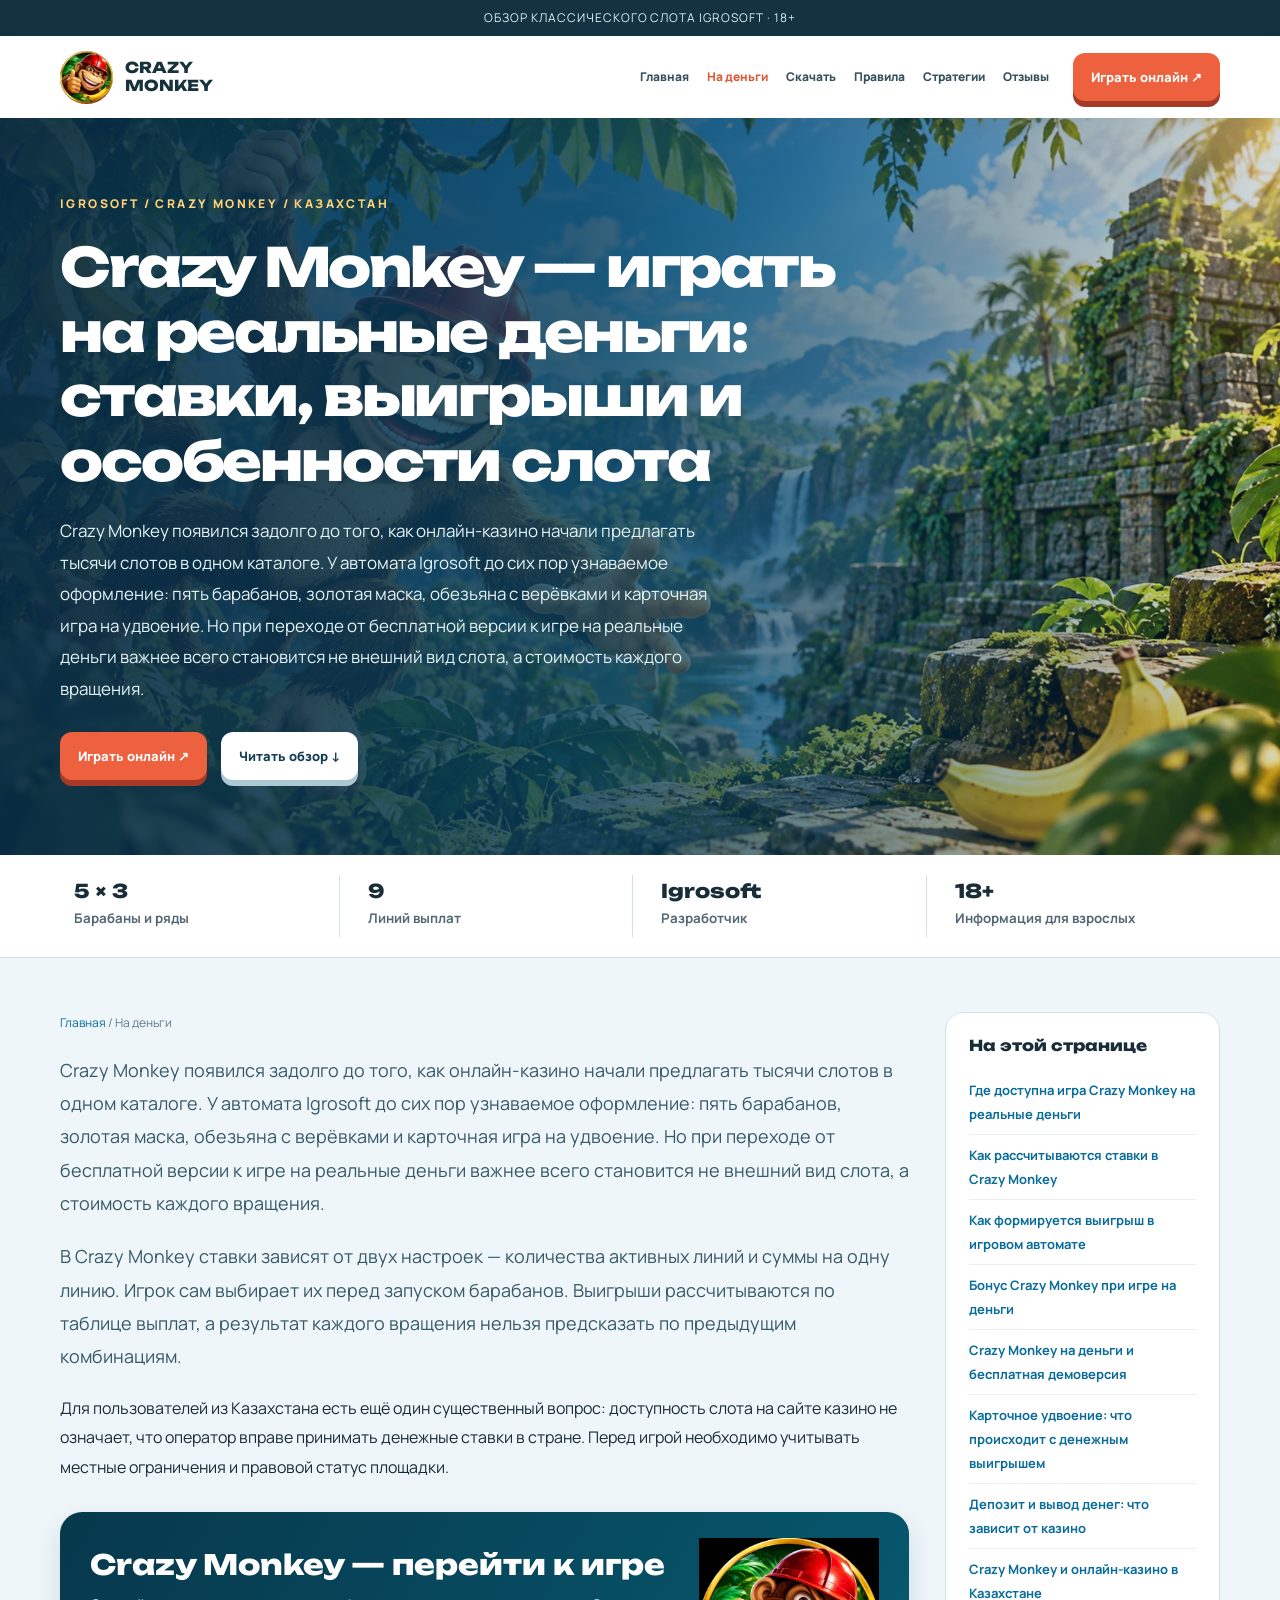
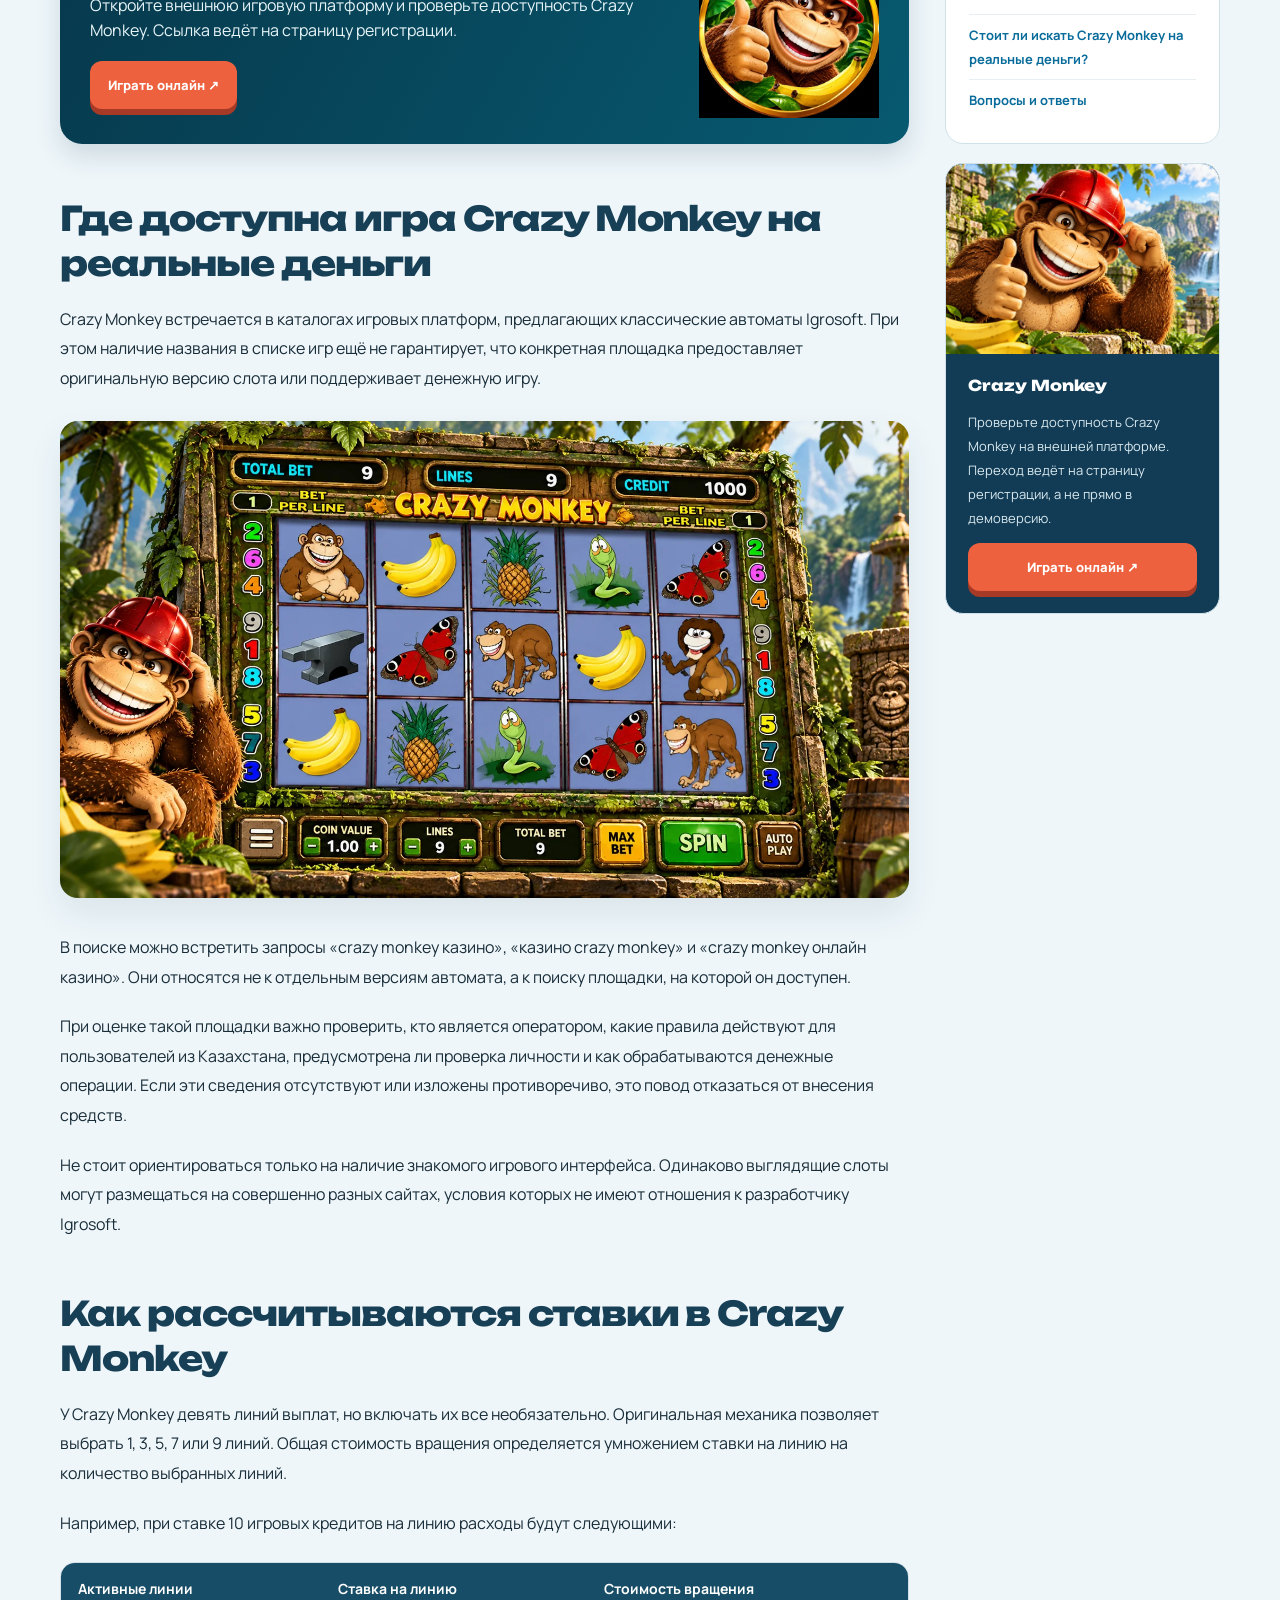
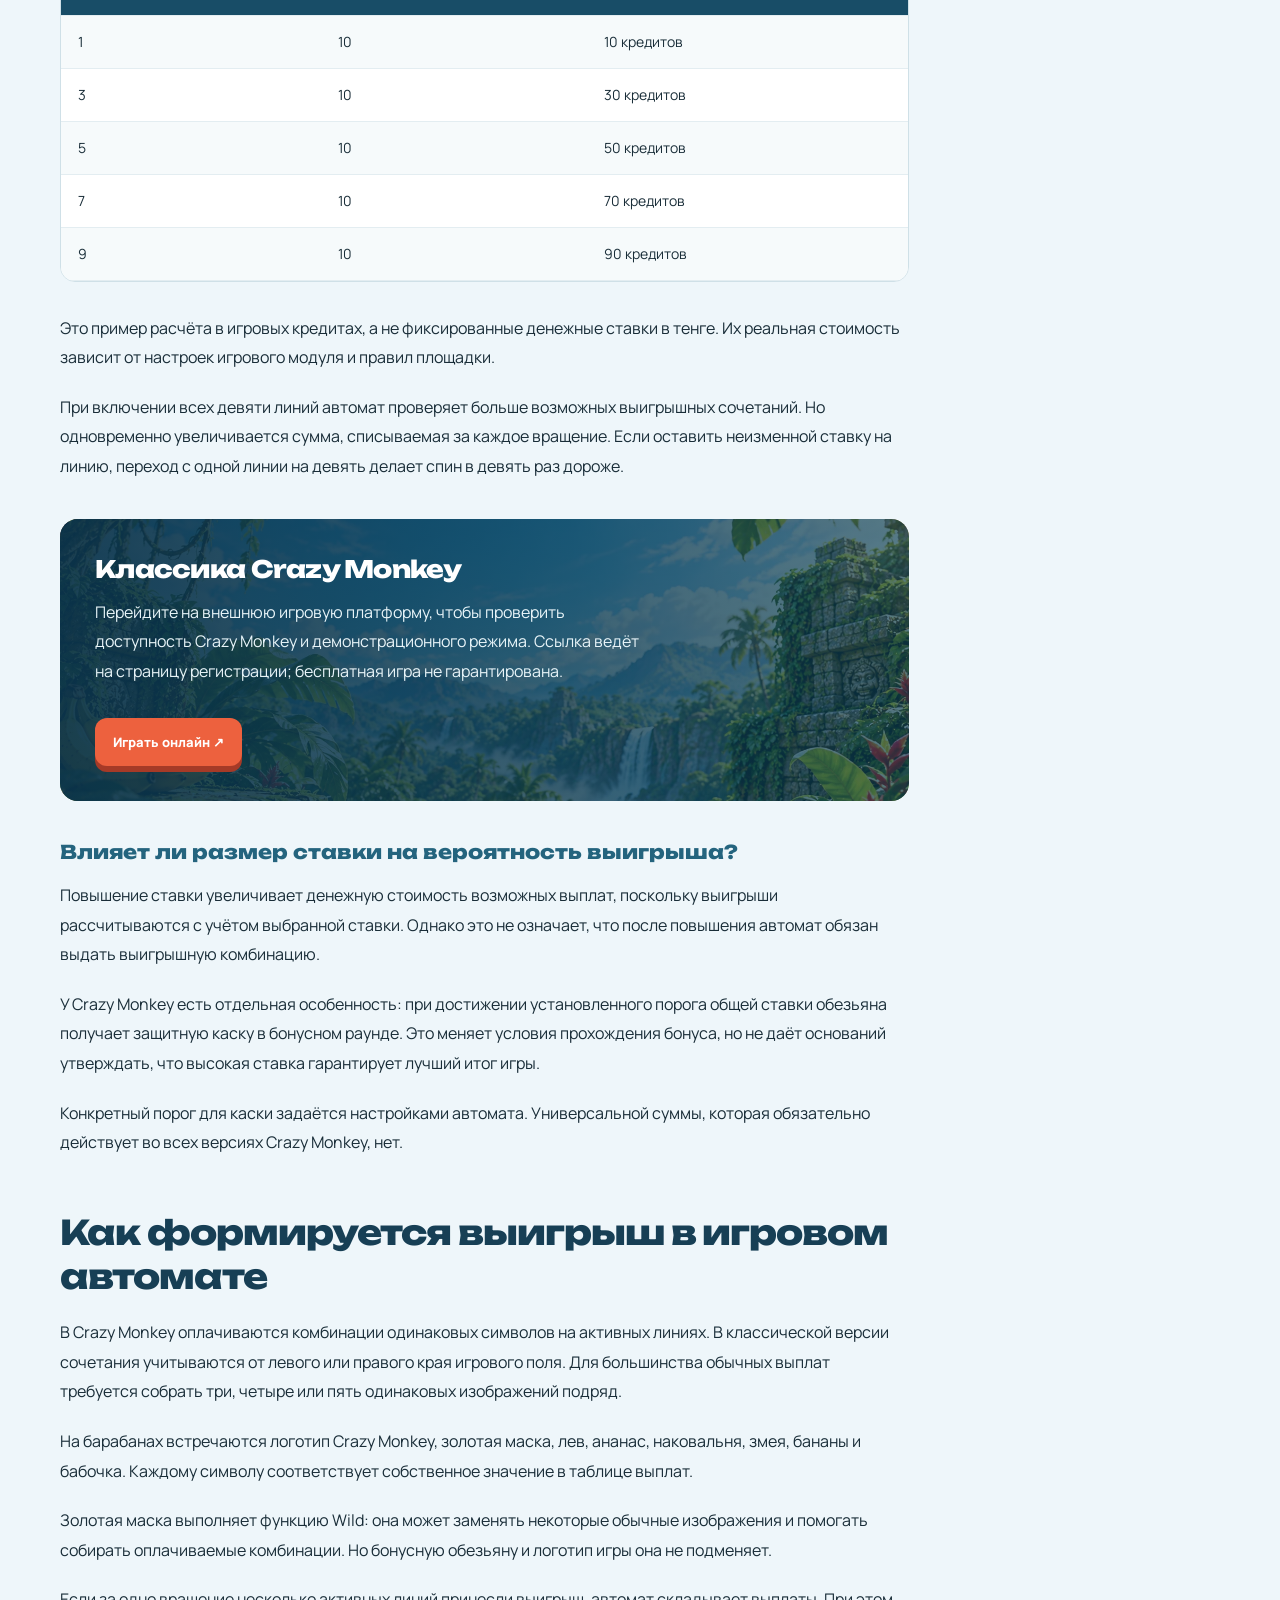
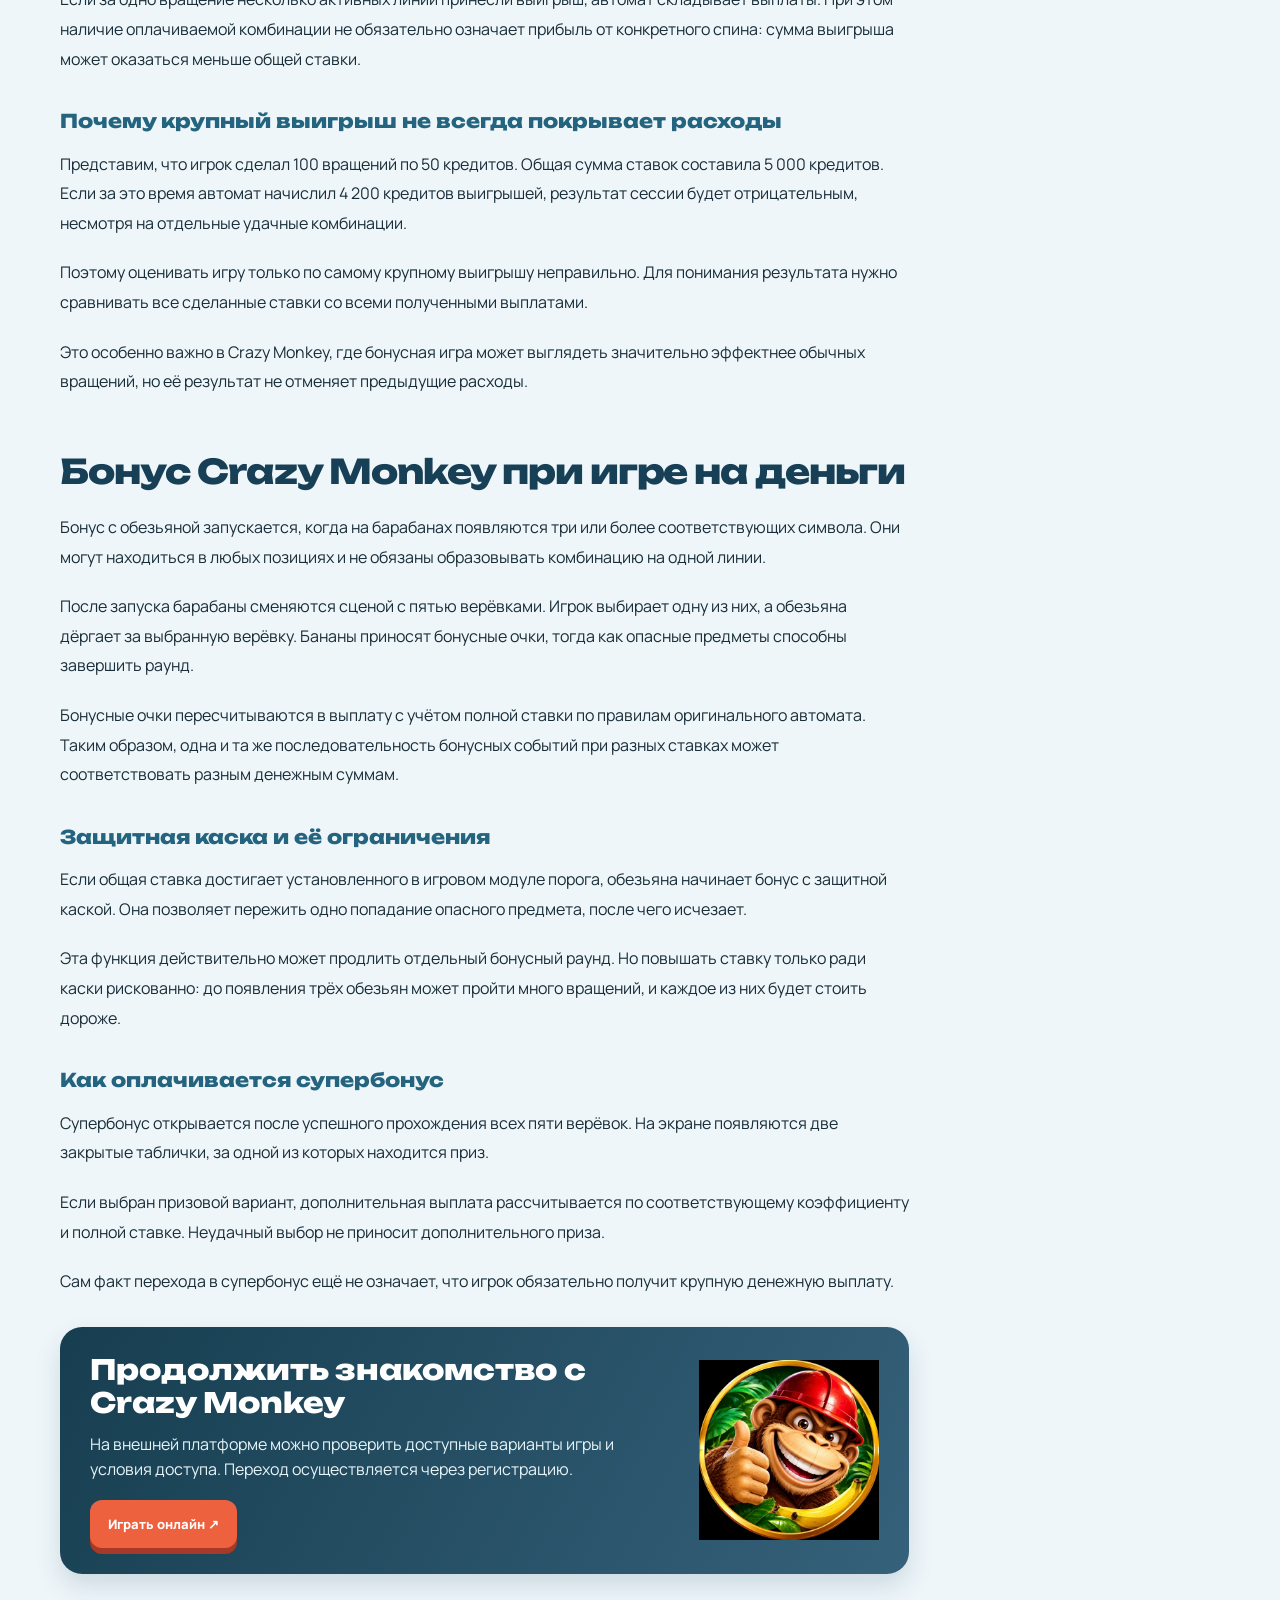
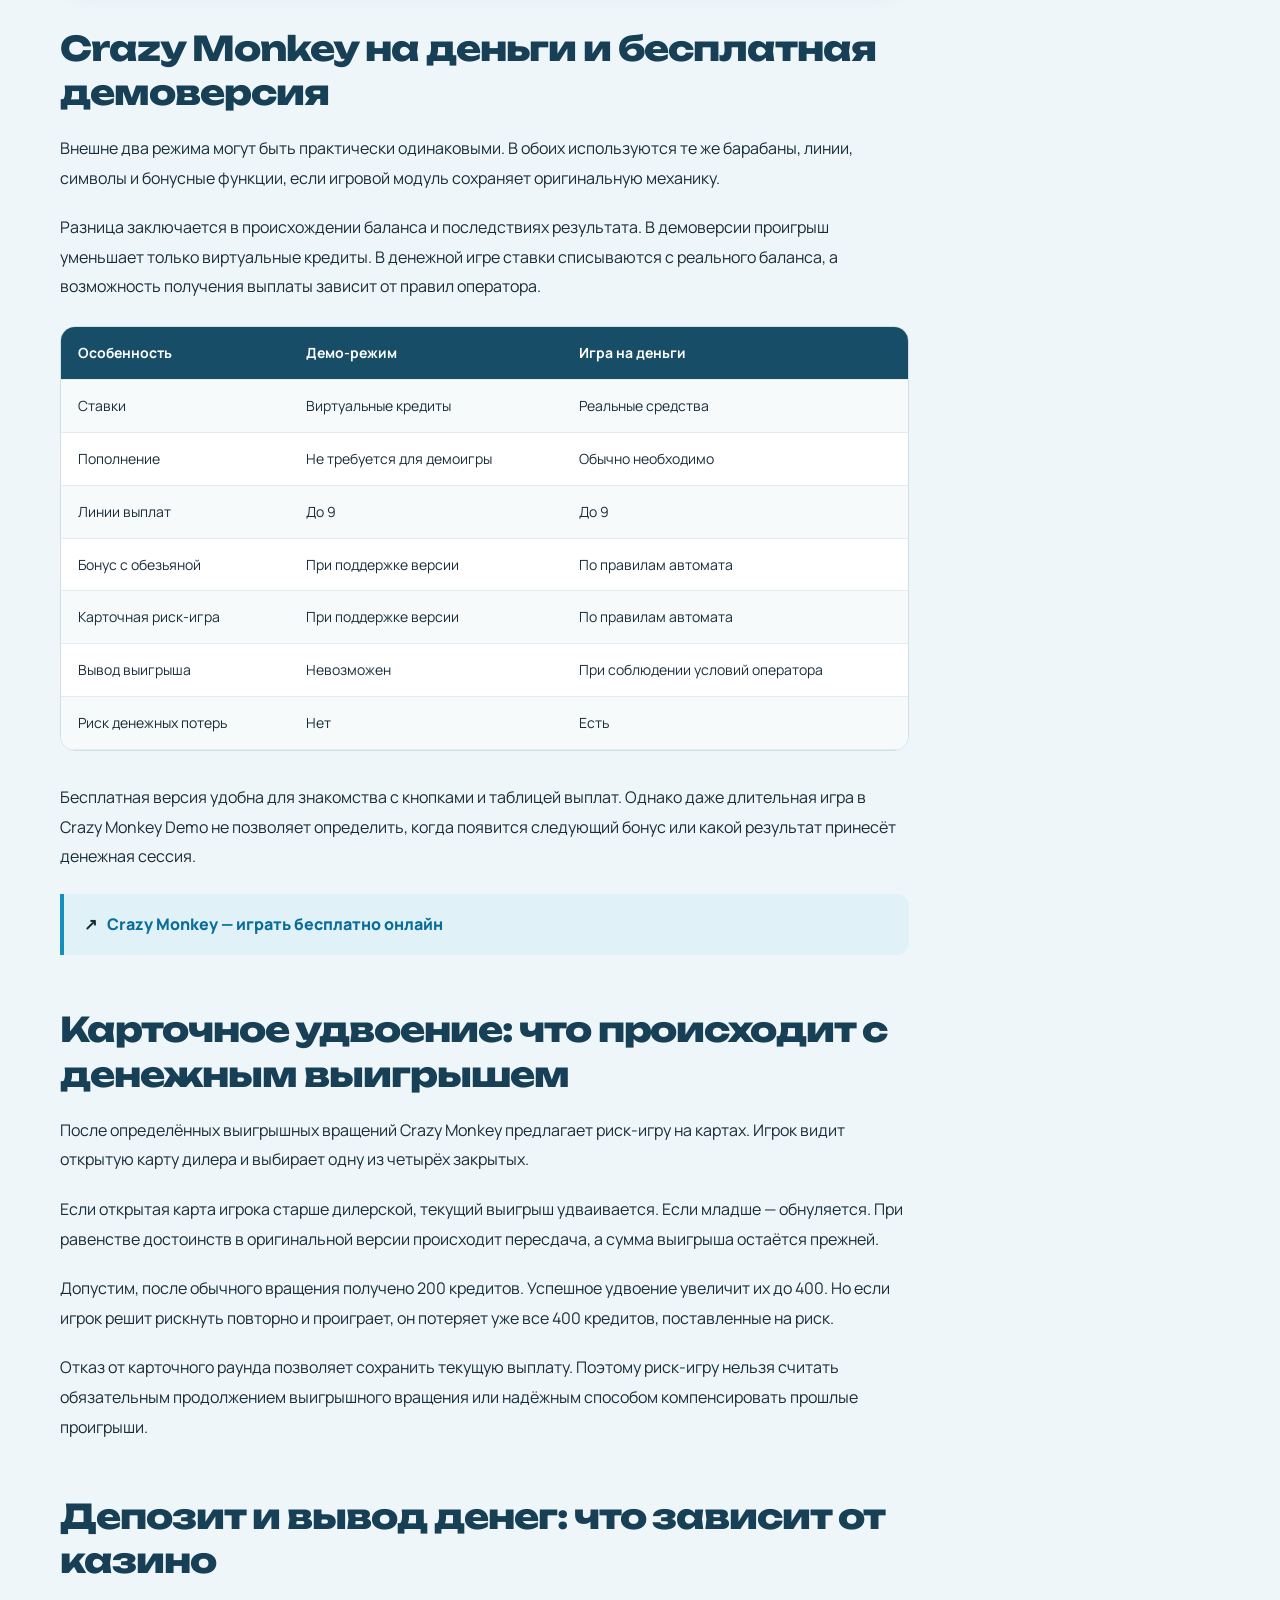
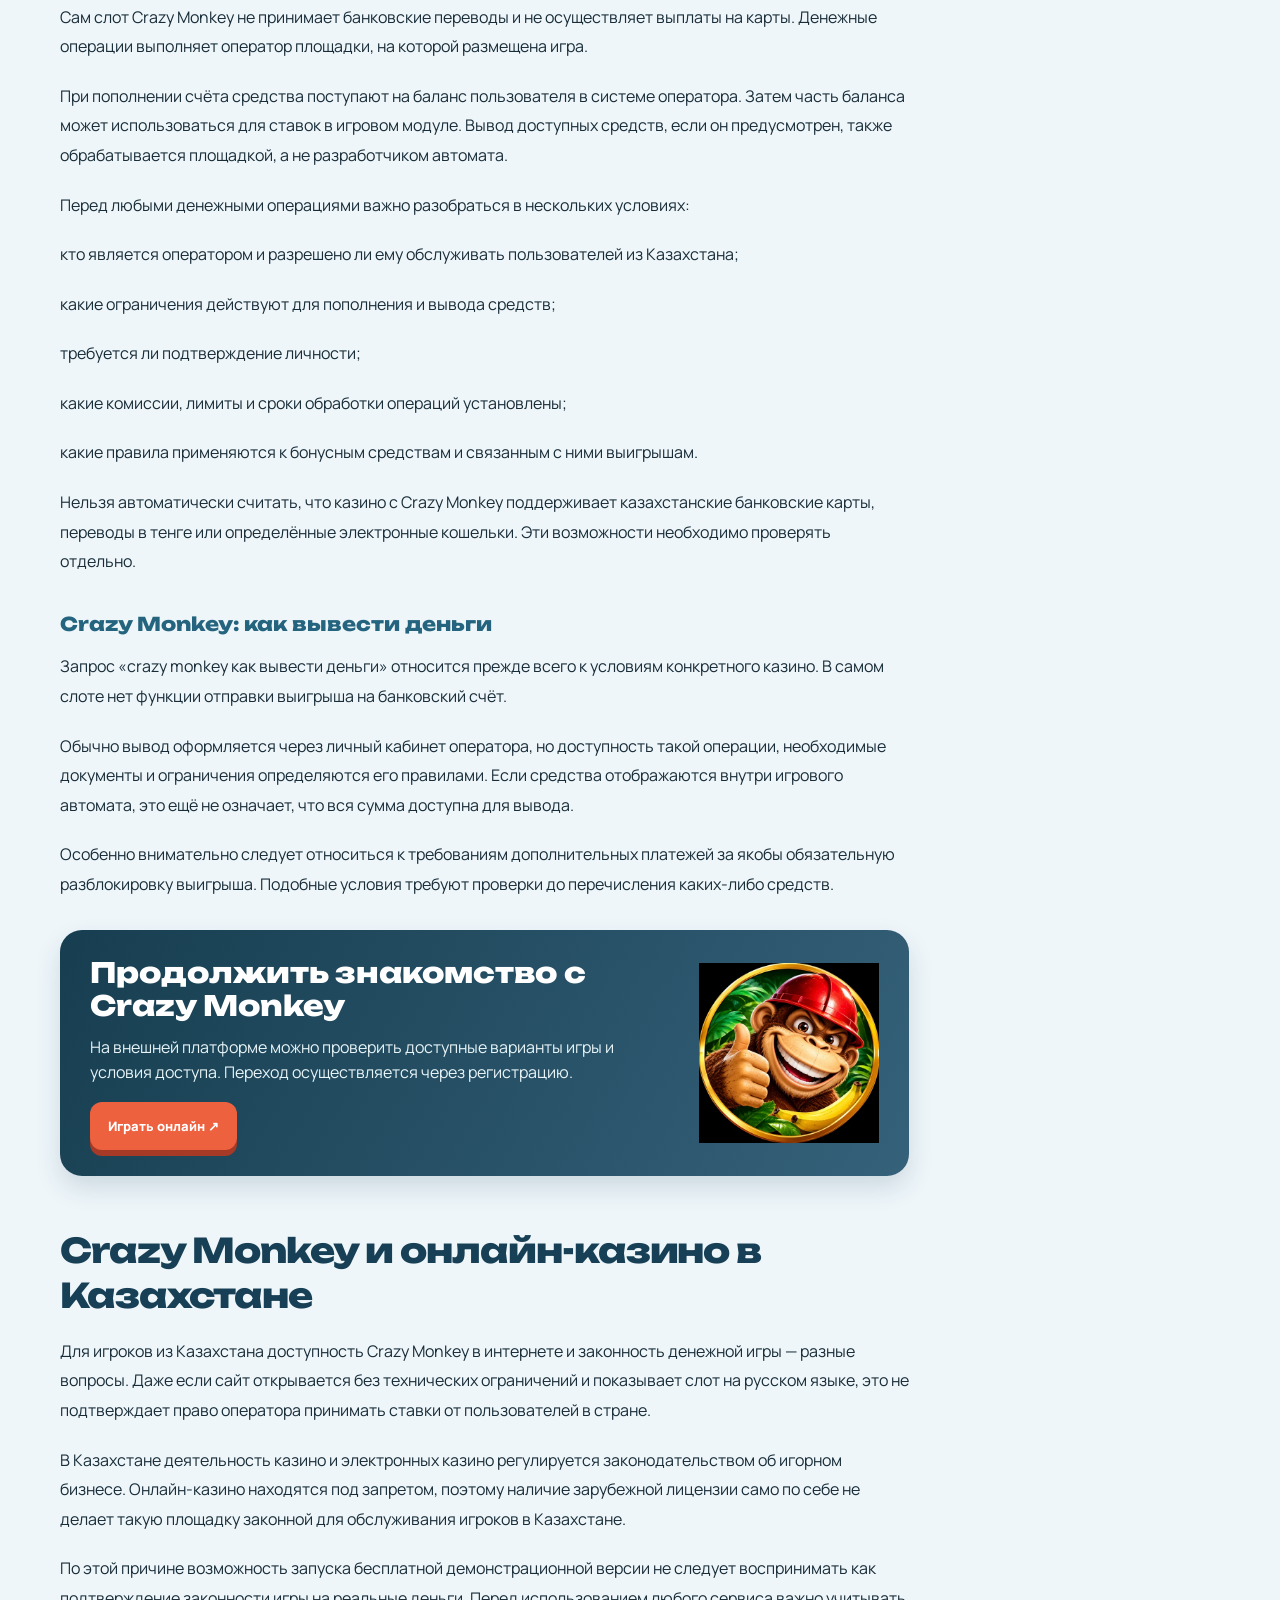
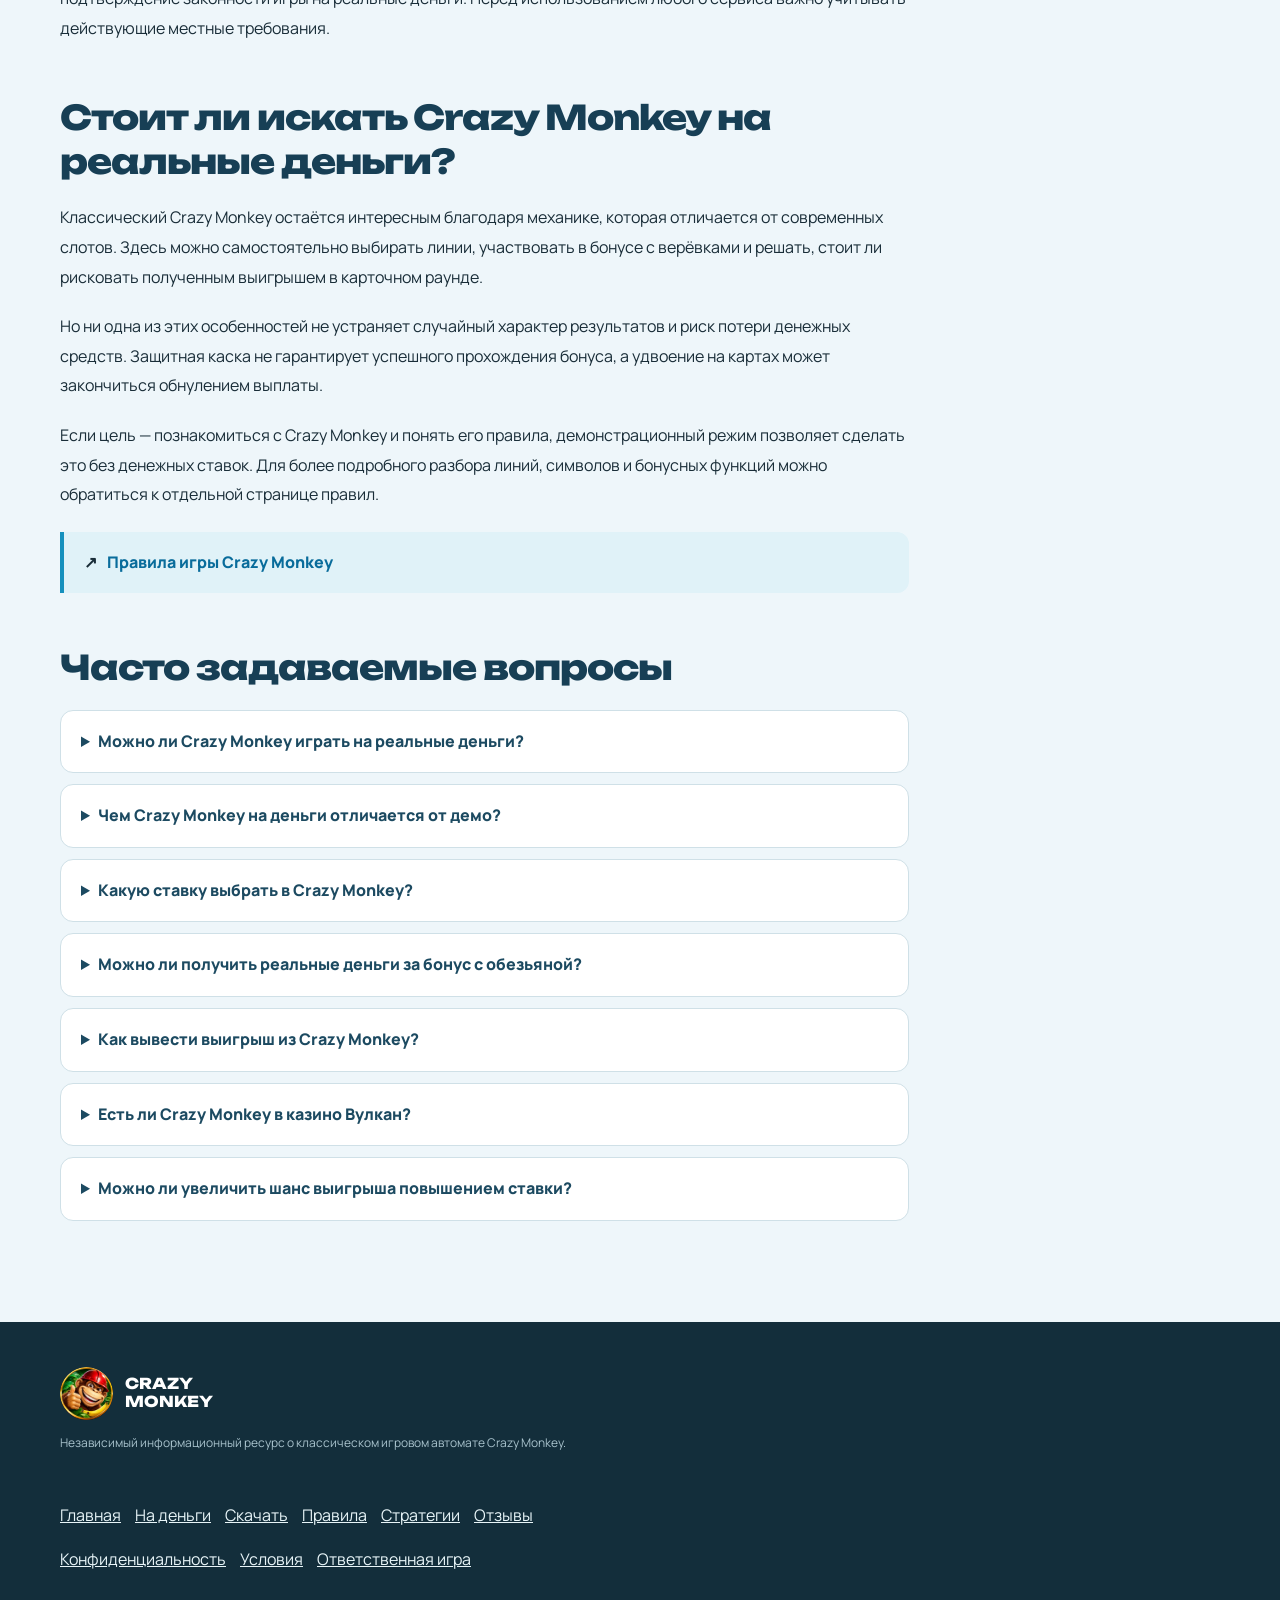
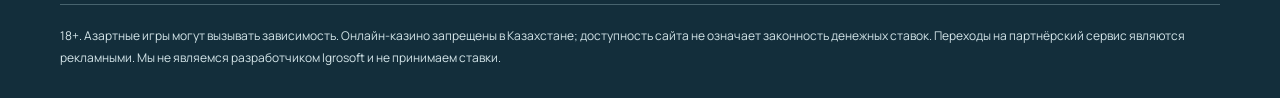
==== na-dengi/index.html @ 1b084abd "first commit" ====
<!DOCTYPE html>

<html lang="ru-KZ"><head><meta charset="utf-8"/><meta content="width=device-width,initial-scale=1" name="viewport"/><title>Crazy Monkey Играть на Реальные Деньги — Ставки и Выигрыши</title><meta content="Crazy Monkey играть на реальные деньги: как устроены ставки и выплаты в слоте Igrosoft, чем отличается игра на деньги от демо и что учитывать игрокам из Казахстана." name="description"/><meta content="Wdlxi5m40RlZgPPE9A_rLJYuGJonHqpvLXz26h_4JN4" name="google-site-verification"/><meta content="index,follow,max-image-preview:large" name="robots"/><link href="https://slotcrazymonkey.com/na-dengi/" rel="canonical"/><link href="/favicon.png" rel="icon" type="image/png"/><link as="image" href="/assets/hero.webp" rel="preload"/><link href="/assets/style.css" rel="stylesheet"/><meta content="website" property="og:type"/><meta content="ru_KZ" property="og:locale"/><meta content="Crazy Monkey Играть на Реальные Деньги — Ставки и Выигрыши" property="og:title"/><meta content="Crazy Monkey играть на реальные деньги: как устроены ставки и выплаты в слоте Igrosoft, чем отличается игра на деньги от демо и что учитывать игрокам из Казахстана." property="og:description"/><meta content="https://slotcrazymonkey.com/na-dengi/" property="og:url"/><meta content="https://slotcrazymonkey.com/assets/hero.webp" property="og:image"/><meta content="summary_large_image" name="twitter:card"/><script type="application/ld+json">{"@context": "https://schema.org", "@graph": [{"@type": "WebSite", "@id": "https://slotcrazymonkey.com/#website", "url": "https://slotcrazymonkey.com/", "name": "Crazy Monkey — игровой автомат Igrosoft", "inLanguage": "ru-KZ"}, {"@type": "WebPage", "@id": "https://slotcrazymonkey.com/na-dengi/#webpage", "url": "https://slotcrazymonkey.com/na-dengi/", "name": "Crazy Monkey Играть на Реальные Деньги — Ставки и Выигрыши", "description": "Crazy Monkey играть на реальные деньги: как устроены ставки и выплаты в слоте Igrosoft, чем отличается игра на деньги от демо и что учитывать игрокам из Казахстана.", "inLanguage": "ru-KZ", "isPartOf": {"@id": "https://slotcrazymonkey.com/#website"}, "primaryImageOfPage": {"@type": "ImageObject", "url": "https://slotcrazymonkey.com/assets/hero.webp"}}, {"@type": "BreadcrumbList", "itemListElement": [{"@type": "ListItem", "position": 1, "name": "Главная", "item": "https://slotcrazymonkey.com/"}, {"@type": "ListItem", "position": 2, "name": "На деньги", "item": "https://slotcrazymonkey.com/na-dengi/"}]}]}</script></head><body><div class="topbar">ОБЗОР КЛАССИЧЕСКОГО СЛОТА IGROSOFT · 18+</div><header class="header"><div class="container head"><a class="brand" href="/"><img alt="Crazy Monkey" height="53" src="/assets/favicon.webp" width="53"/><span>CRAZY<br/>MONKEY</span></a><nav aria-label="Основная навигация" class="nav"><a class="" href="/">Главная</a><a class="active" href="/na-dengi/">На деньги</a><a class="" href="/skachat/">Скачать</a><a class="" href="/pravila/">Правила</a><a class="" href="/strategiya/">Стратегии</a><a class="" href="/otzyvy/">Отзывы</a></nav><a class="headcta" href="/go/" rel="nofollow sponsored">Играть онлайн ↗</a></div></header><main><section class="hero"><div class="container"><div class="eyebrow">Igrosoft / Crazy Monkey / Казахстан</div><h1>Crazy Monkey — играть на реальные деньги: ставки, выигрыши и особенности слота</h1><p>Crazy Monkey появился задолго до того, как онлайн-казино начали предлагать тысячи слотов в одном каталоге. У автомата Igrosoft до сих пор узнаваемое оформление: пять барабанов, золотая маска, обезьяна с верёвками и карточная игра на удвоение. Но при переходе от бесплатной версии к игре на реальные деньги важнее всего становится не внешний вид слота, а стоимость каждого вращения.</p><div class="hero-actions"><a class="btn" href="/go/" rel="nofollow sponsored">Играть онлайн ↗</a><a class="btn secondary" href="#article">Читать обзор ↓</a></div></div></section><div class="info-strip"><div class="container strip"><div class="stat"><strong>5 × 3</strong><small>Барабаны и ряды</small></div><div class="stat"><strong>9</strong><small>Линий выплат</small></div><div class="stat"><strong>Igrosoft</strong><small>Разработчик</small></div><div class="stat"><strong>18+</strong><small>Информация для взрослых</small></div></div></div><div class="container layout" id="article"><article class="article"><div class="breadcrumbs"><a href="/">Главная</a> / На деньги</div><p class="intro">Crazy Monkey появился задолго до того, как онлайн-казино начали предлагать тысячи слотов в одном каталоге. У автомата Igrosoft до сих пор узнаваемое оформление: пять барабанов, золотая маска, обезьяна с верёвками и карточная игра на удвоение. Но при переходе от бесплатной версии к игре на реальные деньги важнее всего становится не внешний вид слота, а стоимость каждого вращения.</p><p class="intro">В Crazy Monkey ставки зависят от двух настроек — количества активных линий и суммы на одну линию. Игрок сам выбирает их перед запуском барабанов. Выигрыши рассчитываются по таблице выплат, а результат каждого вращения нельзя предсказать по предыдущим комбинациям.</p><p class="">Для пользователей из Казахстана есть ещё один существенный вопрос: доступность слота на сайте казино не означает, что оператор вправе принимать денежные ставки в стране. Перед игрой необходимо учитывать местные ограничения и правовой статус площадки.</p><div aria-label="Переход к Crazy Monkey" class="conversion-panel" role="region"><div><h3>Crazy Monkey — перейти к игре</h3><p>Откройте внешнюю игровую платформу и проверьте доступность Crazy Monkey. Ссылка ведёт на страницу регистрации.</p><a aria-label="Играть онлайн на внешней платформе" class="btn" href="/go/" rel="nofollow sponsored">Играть онлайн ↗</a></div><img alt="Crazy Monkey — обезьяна в красной каске" decoding="async" height="180" loading="lazy" src="/assets/favicon.webp" width="180"/></div><section id="где-доступна-игра-crazy-monkey-на-реальные-деньги"><h2>Где доступна игра Crazy Monkey на реальные деньги</h2><p class="">Crazy Monkey встречается в каталогах игровых платформ, предлагающих классические автоматы Igrosoft. При этом наличие названия в списке игр ещё не гарантирует, что конкретная площадка предоставляет оригинальную версию слота или поддерживает денежную игру.</p><figure class="feature-image"><img alt="Иллюстрация Crazy Monkey: На деньги" height="900" loading="lazy" src="/assets/gameplay.webp" width="1500"/></figure><p class="">В поиске можно встретить запросы «crazy monkey казино», «казино crazy monkey» и «crazy monkey онлайн казино». Они относятся не к отдельным версиям автомата, а к поиску площадки, на которой он доступен.</p><p class="">При оценке такой площадки важно проверить, кто является оператором, какие правила действуют для пользователей из Казахстана, предусмотрена ли проверка личности и как обрабатываются денежные операции. Если эти сведения отсутствуют или изложены противоречиво, это повод отказаться от внесения средств.</p><p class="">Не стоит ориентироваться только на наличие знакомого игрового интерфейса. Одинаково выглядящие слоты могут размещаться на совершенно разных сайтах, условия которых не имеют отношения к разработчику Igrosoft.</p></section><section id="как-рассчитываются-ставки-в-crazy-monkey"><h2>Как рассчитываются ставки в Crazy Monkey</h2><p class="">У Crazy Monkey девять линий выплат, но включать их все необязательно. Оригинальная механика позволяет выбрать 1, 3, 5, 7 или 9 линий. Общая стоимость вращения определяется умножением ставки на линию на количество выбранных линий.</p><p class="">Например, при ставке 10 игровых кредитов на линию расходы будут следующими:</p><div class="table-scroll"><table class="data-table"><tr><th>Активные линии</th><th>Ставка на линию</th><th>Стоимость вращения</th></tr><tr><td>1</td><td>10</td><td>10 кредитов</td></tr><tr><td>3</td><td>10</td><td>30 кредитов</td></tr><tr><td>5</td><td>10</td><td>50 кредитов</td></tr><tr><td>7</td><td>10</td><td>70 кредитов</td></tr><tr><td>9</td><td>10</td><td>90 кредитов</td></tr></table></div><p class="">Это пример расчёта в игровых кредитах, а не фиксированные денежные ставки в тенге. Их реальная стоимость зависит от настроек игрового модуля и правил площадки.</p><p class="">При включении всех девяти линий автомат проверяет больше возможных выигрышных сочетаний. Но одновременно увеличивается сумма, списываемая за каждое вращение. Если оставить неизменной ставку на линию, переход с одной линии на девять делает спин в девять раз дороже.</p><div class="visual-cta"><h2>Классика Crazy Monkey</h2><p>Перейдите на внешнюю игровую платформу, чтобы проверить доступность Crazy Monkey и демонстрационного режима. Ссылка ведёт на страницу регистрации; бесплатная игра не гарантирована.</p><a class="btn" href="/go/" rel="nofollow sponsored">Играть онлайн ↗</a></div><h3>Влияет ли размер ставки на вероятность выигрыша?</h3><p class="">Повышение ставки увеличивает денежную стоимость возможных выплат, поскольку выигрыши рассчитываются с учётом выбранной ставки. Однако это не означает, что после повышения автомат обязан выдать выигрышную комбинацию.</p><p class="">У Crazy Monkey есть отдельная особенность: при достижении установленного порога общей ставки обезьяна получает защитную каску в бонусном раунде. Это меняет условия прохождения бонуса, но не даёт оснований утверждать, что высокая ставка гарантирует лучший итог игры.</p><p class="">Конкретный порог для каски задаётся настройками автомата. Универсальной суммы, которая обязательно действует во всех версиях Crazy Monkey, нет.</p></section><section id="как-формируется-выигрыш-в-игровом-автомате"><h2>Как формируется выигрыш в игровом автомате</h2><p class="">В Crazy Monkey оплачиваются комбинации одинаковых символов на активных линиях. В классической версии сочетания учитываются от левого или правого края игрового поля. Для большинства обычных выплат требуется собрать три, четыре или пять одинаковых изображений подряд.</p><p class="">На барабанах встречаются логотип Crazy Monkey, золотая маска, лев, ананас, наковальня, змея, бананы и бабочка. Каждому символу соответствует собственное значение в таблице выплат.</p><p class="">Золотая маска выполняет функцию Wild: она может заменять некоторые обычные изображения и помогать собирать оплачиваемые комбинации. Но бонусную обезьяну и логотип игры она не подменяет.</p><p class="">Если за одно вращение несколько активных линий принесли выигрыш, автомат складывает выплаты. При этом наличие оплачиваемой комбинации не обязательно означает прибыль от конкретного спина: сумма выигрыша может оказаться меньше общей ставки.</p><h3>Почему крупный выигрыш не всегда покрывает расходы</h3><p class="">Представим, что игрок сделал 100 вращений по 50 кредитов. Общая сумма ставок составила 5 000 кредитов. Если за это время автомат начислил 4 200 кредитов выигрышей, результат сессии будет отрицательным, несмотря на отдельные удачные комбинации.</p><p class="">Поэтому оценивать игру только по самому крупному выигрышу неправильно. Для понимания результата нужно сравнивать все сделанные ставки со всеми полученными выплатами.</p><p class="">Это особенно важно в Crazy Monkey, где бонусная игра может выглядеть значительно эффектнее обычных вращений, но её результат не отменяет предыдущие расходы.</p></section><section id="бонус-crazy-monkey-при-игре-на-деньги"><h2>Бонус Crazy Monkey при игре на деньги</h2><p class="">Бонус с обезьяной запускается, когда на барабанах появляются три или более соответствующих символа. Они могут находиться в любых позициях и не обязаны образовывать комбинацию на одной линии.</p><p class="">После запуска барабаны сменяются сценой с пятью верёвками. Игрок выбирает одну из них, а обезьяна дёргает за выбранную верёвку. Бананы приносят бонусные очки, тогда как опасные предметы способны завершить раунд.</p><p class="">Бонусные очки пересчитываются в выплату с учётом полной ставки по правилам оригинального автомата. Таким образом, одна и та же последовательность бонусных событий при разных ставках может соответствовать разным денежным суммам.</p><h3>Защитная каска и её ограничения</h3><p class="">Если общая ставка достигает установленного в игровом модуле порога, обезьяна начинает бонус с защитной каской. Она позволяет пережить одно попадание опасного предмета, после чего исчезает.</p><p class="">Эта функция действительно может продлить отдельный бонусный раунд. Но повышать ставку только ради каски рискованно: до появления трёх обезьян может пройти много вращений, и каждое из них будет стоить дороже.</p><h3>Как оплачивается супербонус</h3><p class="">Супербонус открывается после успешного прохождения всех пяти верёвок. На экране появляются две закрытые таблички, за одной из которых находится приз.</p><p class="">Если выбран призовой вариант, дополнительная выплата рассчитывается по соответствующему коэффициенту и полной ставке. Неудачный выбор не приносит дополнительного приза.</p><p class="">Сам факт перехода в супербонус ещё не означает, что игрок обязательно получит крупную денежную выплату.</p></section><div aria-label="Переход к Crazy Monkey" class="conversion-panel conversion-panel--warm" role="region"><div><h3>Продолжить знакомство с Crazy Monkey</h3><p>На внешней платформе можно проверить доступные варианты игры и условия доступа. Переход осуществляется через регистрацию.</p><a aria-label="Играть онлайн на внешней платформе" class="btn" href="/go/" rel="nofollow sponsored">Играть онлайн ↗</a></div><img alt="Crazy Monkey — обезьяна в красной каске" decoding="async" height="180" loading="lazy" src="/assets/favicon.webp" width="180"/></div><section id="crazy-monkey-на-деньги-и-бесплатная-демоверсия"><h2>Crazy Monkey на деньги и бесплатная демоверсия</h2><p class="">Внешне два режима могут быть практически одинаковыми. В обоих используются те же барабаны, линии, символы и бонусные функции, если игровой модуль сохраняет оригинальную механику.</p><p class="">Разница заключается в происхождении баланса и последствиях результата. В демоверсии проигрыш уменьшает только виртуальные кредиты. В денежной игре ставки списываются с реального баланса, а возможность получения выплаты зависит от правил оператора.</p><div class="table-scroll"><table class="data-table"><tr><th>Особенность</th><th>Демо-режим</th><th>Игра на деньги</th></tr><tr><td>Ставки</td><td>Виртуальные кредиты</td><td>Реальные средства</td></tr><tr><td>Пополнение</td><td>Не требуется для демоигры</td><td>Обычно необходимо</td></tr><tr><td>Линии выплат</td><td>До 9</td><td>До 9</td></tr><tr><td>Бонус с обезьяной</td><td>При поддержке версии</td><td>По правилам автомата</td></tr><tr><td>Карточная риск-игра</td><td>При поддержке версии</td><td>По правилам автомата</td></tr><tr><td>Вывод выигрыша</td><td>Невозможен</td><td>При соблюдении условий оператора</td></tr><tr><td>Риск денежных потерь</td><td>Нет</td><td>Есть</td></tr></table></div><p class="">Бесплатная версия удобна для знакомства с кнопками и таблицей выплат. Однако даже длительная игра в Crazy Monkey Demo не позволяет определить, когда появится следующий бонус или какой результат принесёт денежная сессия.</p><div class="crosslink">↗ <a href="/">Crazy Monkey — играть бесплатно онлайн</a></div></section><section id="карточное-удвоение-что-происходит-с-денежным-выигрышем"><h2>Карточное удвоение: что происходит с денежным выигрышем</h2><p class="">После определённых выигрышных вращений Crazy Monkey предлагает риск-игру на картах. Игрок видит открытую карту дилера и выбирает одну из четырёх закрытых.</p><p class="">Если открытая карта игрока старше дилерской, текущий выигрыш удваивается. Если младше — обнуляется. При равенстве достоинств в оригинальной версии происходит пересдача, а сумма выигрыша остаётся прежней.</p><p class="">Допустим, после обычного вращения получено 200 кредитов. Успешное удвоение увеличит их до 400. Но если игрок решит рискнуть повторно и проиграет, он потеряет уже все 400 кредитов, поставленные на риск.</p><p class="">Отказ от карточного раунда позволяет сохранить текущую выплату. Поэтому риск-игру нельзя считать обязательным продолжением выигрышного вращения или надёжным способом компенсировать прошлые проигрыши.</p></section><section id="депозит-и-вывод-денег-что-зависит-от-казино"><h2>Депозит и вывод денег: что зависит от казино</h2><p class="">Сам слот Crazy Monkey не принимает банковские переводы и не осуществляет выплаты на карты. Денежные операции выполняет оператор площадки, на которой размещена игра.</p><p class="">При пополнении счёта средства поступают на баланс пользователя в системе оператора. Затем часть баланса может использоваться для ставок в игровом модуле. Вывод доступных средств, если он предусмотрен, также обрабатывается площадкой, а не разработчиком автомата.</p><p class="">Перед любыми денежными операциями важно разобраться в нескольких условиях:</p><p class="">кто является оператором и разрешено ли ему обслуживать пользователей из Казахстана;</p><p class="">какие ограничения действуют для пополнения и вывода средств;</p><p class="">требуется ли подтверждение личности;</p><p class="">какие комиссии, лимиты и сроки обработки операций установлены;</p><p class="">какие правила применяются к бонусным средствам и связанным с ними выигрышам.</p><p class="">Нельзя автоматически считать, что казино с Crazy Monkey поддерживает казахстанские банковские карты, переводы в тенге или определённые электронные кошельки. Эти возможности необходимо проверять отдельно.</p><h3>Crazy Monkey: как вывести деньги</h3><p class="">Запрос «crazy monkey как вывести деньги» относится прежде всего к условиям конкретного казино. В самом слоте нет функции отправки выигрыша на банковский счёт.</p><p class="">Обычно вывод оформляется через личный кабинет оператора, но доступность такой операции, необходимые документы и ограничения определяются его правилами. Если средства отображаются внутри игрового автомата, это ещё не означает, что вся сумма доступна для вывода.</p><p class="">Особенно внимательно следует относиться к требованиям дополнительных платежей за якобы обязательную разблокировку выигрыша. Подобные условия требуют проверки до перечисления каких-либо средств.</p></section><div aria-label="Переход к Crazy Monkey" class="conversion-panel conversion-panel--warm" role="region"><div><h3>Продолжить знакомство с Crazy Monkey</h3><p>На внешней платформе можно проверить доступные варианты игры и условия доступа. Переход осуществляется через регистрацию.</p><a aria-label="Играть онлайн на внешней платформе" class="btn" href="/go/" rel="nofollow sponsored">Играть онлайн ↗</a></div><img alt="Crazy Monkey — обезьяна в красной каске" decoding="async" height="180" loading="lazy" src="/assets/favicon.webp" width="180"/></div><section id="crazy-monkey-и-онлаи-н-казино-в-казахстане"><h2>Crazy Monkey и онлайн-казино в Казахстане</h2><p class="">Для игроков из Казахстана доступность Crazy Monkey в интернете и законность денежной игры — разные вопросы. Даже если сайт открывается без технических ограничений и показывает слот на русском языке, это не подтверждает право оператора принимать ставки от пользователей в стране.</p><p class="">В Казахстане деятельность казино и электронных казино регулируется законодательством об игорном бизнесе. Онлайн-казино находятся под запретом, поэтому наличие зарубежной лицензии само по себе не делает такую площадку законной для обслуживания игроков в Казахстане.</p><p class="">По этой причине возможность запуска бесплатной демонстрационной версии не следует воспринимать как подтверждение законности игры на реальные деньги. Перед использованием любого сервиса важно учитывать действующие местные требования.</p></section><section id="стоит-ли-искать-crazy-monkey-на-реальные-деньги"><h2>Стоит ли искать Crazy Monkey на реальные деньги?</h2><p class="">Классический Crazy Monkey остаётся интересным благодаря механике, которая отличается от современных слотов. Здесь можно самостоятельно выбирать линии, участвовать в бонусе с верёвками и решать, стоит ли рисковать полученным выигрышем в карточном раунде.</p><p class="">Но ни одна из этих особенностей не устраняет случайный характер результатов и риск потери денежных средств. Защитная каска не гарантирует успешного прохождения бонуса, а удвоение на картах может закончиться обнулением выплаты.</p><p class="">Если цель — познакомиться с Crazy Monkey и понять его правила, демонстрационный режим позволяет сделать это без денежных ставок. Для более подробного разбора линий, символов и бонусных функций можно обратиться к отдельной странице правил.</p><div class="crosslink">↗ <a href="/pravila/">Правила игры Crazy Monkey</a></div></section><section class="faq" id="faq"><h2>Часто задаваемые вопросы</h2><details><summary>Можно ли Crazy Monkey играть на реальные деньги?</summary><p>Денежные версии слота могут встречаться на игровых платформах. Однако возможность технически запустить такую игру не означает, что оператор вправе принимать ставки от пользователей из Казахстана.</p></details><details><summary>Чем Crazy Monkey на деньги отличается от демо?</summary><p>Основная механика может совпадать, но в демоверсии используются виртуальные кредиты, которые нельзя вывести. При денежной игре ставки списываются с реального баланса, а выплаты зависят от условий оператора.</p></details><details><summary>Какую ставку выбрать в Crazy Monkey?</summary><p>Общая ставка рассчитывается умножением ставки на линию на число активных линий. Выбор зависит от настроек игрового модуля и допустимого размера расходов. Ставки, которая гарантировала бы выигрыш, не существует.</p></details><details><summary>Можно ли получить реальные деньги за бонус с обезьяной?</summary><p>В денежной версии бонусная выплата учитывается в игровом балансе по правилам автомата. Возможность её последующего вывода зависит от оператора, правовых ограничений и условий использования счёта.</p></details><details><summary>Как вывести выигрыш из Crazy Monkey?</summary><p>Сам игровой автомат не выполняет денежные переводы. Если оператор законно предоставляет такую услугу, вывод оформляется через его платёжную систему с учётом установленных требований.</p></details><details><summary>Есть ли Crazy Monkey в казино Вулкан?</summary><p>Название Crazy Monkey встречается в поисковых запросах вместе с брендом «Вулкан», но это не подтверждает наличие оригинального слота на конкретном сайте. Также нужно учитывать, что разные площадки могут использовать похожие названия.</p></details><details><summary>Можно ли увеличить шанс выигрыша повышением ставки?</summary><p>Повышение ставки влияет на стоимость вращения и размер возможных выплат. В некоторых настройках оригинального Crazy Monkey оно также позволяет получить защитную каску, но не гарантирует выпадение выигрышных комбинаций или бонуса.</p></details></section></article><aside class="aside"><div class="aside-box toc"><h2>На этой странице</h2><a href="#где-доступна-игра-crazy-monkey-на-реальные-деньги">Где доступна игра Crazy Monkey на реальные деньги</a><a href="#как-рассчитываются-ставки-в-crazy-monkey">Как рассчитываются ставки в Crazy Monkey</a><a href="#как-формируется-выигрыш-в-игровом-автомате">Как формируется выигрыш в игровом автомате</a><a href="#бонус-crazy-monkey-при-игре-на-деньги">Бонус Crazy Monkey при игре на деньги</a><a href="#crazy-monkey-на-деньги-и-бесплатная-демоверсия">Crazy Monkey на деньги и бесплатная демоверсия</a><a href="#карточное-удвоение-что-происходит-с-денежным-выигрышем">Карточное удвоение: что происходит с денежным выигрышем</a><a href="#депозит-и-вывод-денег-что-зависит-от-казино">Депозит и вывод денег: что зависит от казино</a><a href="#crazy-monkey-и-онлаи-н-казино-в-казахстане">Crazy Monkey и онлайн-казино в Казахстане</a><a href="#стоит-ли-искать-crazy-monkey-на-реальные-деньги">Стоит ли искать Crazy Monkey на реальные деньги?</a><a href="#faq">Вопросы и ответы</a></div><div class="aside-box aside-promo"><img alt="Обезьяна Crazy Monkey в красной каске" height="360" loading="lazy" src="/assets/monkey.webp" width="500"/><div class="inside"><h2>Crazy Monkey</h2><p>Проверьте доступность Crazy Monkey на внешней платформе. Переход ведёт на страницу регистрации, а не прямо в демоверсию.</p><a class="btn" href="/go/" rel="nofollow sponsored">Играть онлайн ↗</a></div></div></aside></div></main><footer class="footer"><div class="container"><div class="footer-grid"><div><a class="brand" href="/"><img alt="Crazy Monkey" height="53" src="/assets/favicon.webp" width="53"/><span>CRAZY<br/>MONKEY</span></a><p>Независимый информационный ресурс о классическом игровом автомате Crazy Monkey.</p></div><nav><a class="" href="/">Главная</a><a class="active" href="/na-dengi/">На деньги</a><a class="" href="/skachat/">Скачать</a><a class="" href="/pravila/">Правила</a><a class="" href="/strategiya/">Стратегии</a><a class="" href="/otzyvy/">Отзывы</a><a href="/privacy/">Конфиденциальность</a><a href="/terms/">Условия</a><a href="/responsible-gaming/">Ответственная игра</a></nav></div><div class="legal">18+. Азартные игры могут вызывать зависимость. Онлайн-казино запрещены в Казахстане; доступность сайта не означает законность денежных ставок. Переходы на партнёрский сервис являются рекламными. Мы не являемся разработчиком Igrosoft и не принимаем ставки.</div></div></footer></body></html>
---- assets/style.css ----
@import url('https://fonts.googleapis.com/css2?family=Manrope:wght@400;500;600;700;800&family=Unbounded:wght@500;600;700;800&display=swap');:root{--ink:#192d38;--muted:#526875;--bg:#eef6fa;--white:#fff;--blue:#1479ac;--coral:#ed613e;--gold:#f9c45c;--border:#cfe0e7}*{box-sizing:border-box}html{scroll-behavior:smooth}body{margin:0;background:var(--bg);color:var(--ink);font:16px/1.85 Manrope,Arial,sans-serif}img{max-width:100%;display:block}a{color:#096c9b}a:hover{color:#e25c3b}.container{width:min(1160px,calc(100% - 44px));margin:auto}.topbar{background:#143340;color:#d7f0f8;font-size:12px;letter-spacing:.08em;text-align:center;padding:7px}.header{background:#fff;position:sticky;top:0;z-index:20;box-shadow:0 6px 22px #19384712}.head{display:flex;align-items:center;gap:24px;min-height:82px}.brand{display:flex;align-items:center;gap:12px;text-decoration:none;color:#18323c;flex-shrink:0}.brand img{width:53px;height:53px;object-fit:contain;border-radius:50%}.brand span{font:800 15px/1.2 Unbounded,sans-serif;max-width:180px}.nav{display:flex;gap:18px;flex-wrap:wrap;margin-left:auto}.nav a{font-size:12px;font-weight:800;text-decoration:none;color:#36515b}.nav a.active,.nav a:hover{color:#dc5938}.headcta,.btn{background:var(--coral);color:white!important;border-radius:12px;padding:12px 18px;font-size:13px;font-weight:800;text-decoration:none;display:inline-flex;align-items:center;justify-content:center;box-shadow:0 6px 0 #a63a27;transition:transform .2s}.btn:hover,.headcta:hover{transform:translateY(3px);box-shadow:0 3px 0 #a63a27}.hero{position:relative;overflow:hidden;background:#053b59;color:#fff;min-height:570px;display:flex;align-items:center}.hero:before{content:'';position:absolute;inset:0;background:linear-gradient(90deg,#082c46ed 0%,#073f5ecf 47%,#07405c26 100%),url('/assets/hero.webp') center/cover}.hero .container{position:relative;padding:75px 0}.eyebrow{font-size:12px;font-weight:800;letter-spacing:.2em;text-transform:uppercase;color:#ffd277}.hero h1{font:800 clamp(29px,4.2vw,57px)/1.2 Unbounded,sans-serif;max-width:870px;letter-spacing:-.04em;margin:20px 0 22px;text-wrap:balance}.hero p{font-size:17px;max-width:680px;color:#e2f2f5}.hero-actions{display:flex;flex-wrap:wrap;gap:14px;margin-top:28px}.btn.secondary{background:#fff;color:#123d55!important;box-shadow:0 6px 0 #adc8d2}.info-strip{background:#fff;border-bottom:1px solid var(--border)}.strip{display:grid;grid-template-columns:repeat(4,1fr);gap:14px;padding:20px 0}.stat{border-right:1px solid var(--border);padding:4px 14px}.stat:last-child{border:0}.stat strong{font:800 19px Unbounded,sans-serif;display:block}.stat small{color:var(--muted);font-weight:700}.layout{display:grid;grid-template-columns:minmax(0,1fr) 275px;gap:36px;align-items:start;padding:54px 0 90px}.article{min-width:0}.article section{scroll-margin-top:115px}.article h2{font:800 clamp(23px,2.8vw,34px)/1.3 Unbounded,sans-serif;letter-spacing:-.03em;margin:52px 0 20px;color:#173f55}.article h3{font:800 19px/1.45 Unbounded,sans-serif;margin:34px 0 14px;color:#24647e}.article p{margin:0 0 20px}.article section:first-child h2{margin-top:0}.intro{font-size:18px;color:#385967}.feature-image{margin:27px 0 35px;border-radius:18px;overflow:hidden;background:#d2e4e7;box-shadow:0 16px 34px #12374616}.feature-image img{width:100%;height:auto;max-height:490px;object-fit:cover}.feature-image figcaption{background:#fff;padding:9px 16px;font-size:12px;color:#617782}.aside{position:sticky;top:112px}.aside-box{background:white;border:1px solid var(--border);border-radius:18px;padding:23px;margin-bottom:19px}.aside h2{font:800 15px Unbounded,sans-serif;margin:0 0 15px}.toc a{display:block;padding:8px 0;text-decoration:none;font-size:13px;font-weight:700;border-bottom:1px solid #e7eff3}.toc a:last-child{border:0}.aside-promo{background:#123c55;color:white;overflow:hidden;padding:0}.aside-promo img{width:100%;height:190px;object-fit:cover;object-position:center 28%}.aside-promo .inside{padding:22px}.aside-promo p{font-size:13px;color:#d9e9ef}.aside-promo .btn{width:100%}.table-scroll{overflow-x:auto;background:#fff;border-radius:15px;border:1px solid var(--border);margin:24px 0 32px}.data-table{width:100%;border-collapse:collapse;font-size:14px;min-width:420px}.data-table th{background:#184d67;color:#fff;text-align:left}.data-table th,.data-table td{padding:13px 17px;border-bottom:1px solid #e3edf1}.data-table tr:nth-child(even) td{background:#f6fafb}.crosslink{display:flex;align-items:center;gap:10px;background:#e0f2f8;border-left:4px solid #1590bd;padding:16px 20px;margin:22px 0;border-radius:0 12px 12px 0;font-weight:800}.crosslink a{text-decoration:none}.visual-cta{background:#103f55 url('/assets/landscape.webp') center/cover;border-radius:18px;margin:38px 0;padding:35px;position:relative;overflow:hidden;color:white}.visual-cta:before{content:'';position:absolute;inset:0;background:linear-gradient(90deg,#0b354df0,#0c4054b0)}.visual-cta>*{position:relative}.visual-cta h2{color:white;margin:0 0 12px;font-size:24px}.visual-cta p{max-width:550px;color:#e9f5f9}.visual-cta .btn{margin-top:12px}.faq{margin-top:50px}.faq details{background:white;border:1px solid var(--border);border-radius:13px;margin:11px 0;padding:16px 20px}.faq summary{cursor:pointer;font-weight:800;color:#1c4a61}.faq details p{margin:14px 0 0}.footer{background:#132e3b;color:#d4e5e9;padding:45px 0 28px}.footer a{color:#e8f5f8}.footer-grid{display:flex;justify-content:space-between;gap:35px;flex-wrap:wrap}.footer .brand{color:#fff}.footer nav{display:flex;gap:14px;flex-wrap:wrap;max-width:620px}.footer p{font-size:12px;color:#a8c2cc;max-width:720px}.legal{font-size:12px;margin-top:30px;border-top:1px solid #47636e;padding-top:20px}.breadcrumbs{font-size:12px;color:#5c7887;margin:0 0 20px}.breadcrumbs a{text-decoration:none}.note{padding:15px 19px;background:#fff8e7;border:1px solid #f2dca2;border-radius:12px;color:#5a5039;margin:20px 0}.menu-btn{display:none}@media(max-width:980px){.head{gap:14px;flex-wrap:wrap;padding:10px 0}.nav{order:3;width:100%;margin:0;overflow-x:auto;flex-wrap:nowrap;white-space:nowrap;padding:7px 0}.nav a{padding:7px}.headcta{margin-left:auto}.layout{grid-template-columns:1fr}.aside{position:static;display:grid;grid-template-columns:1fr 1fr;gap:16px}.aside-box{margin:0}.hero{min-height:480px}}@media(max-width:600px){.container{width:min(100% - 30px,1160px)}.brand img{width:45px;height:45px}.brand span{font-size:12px;max-width:150px}.headcta{padding:10px;font-size:11px}.hero{min-height:520px}.hero:before{background:linear-gradient(90deg,#082c46e8,#073f5e99),url('/assets/hero.webp') 42% center/cover}.hero .container{padding:58px 0}.hero h1{font-size:30px}.hero p{font-size:15px}.strip{grid-template-columns:repeat(2,1fr)}.stat:nth-child(2){border:0}.layout{padding-top:35px}.aside{display:block}.aside-box{margin-bottom:18px}.article h2{font-size:23px}.article h3{font-size:17px}.visual-cta{padding:25px}.footer-grid{display:block}.footer nav{margin-top:24px}}
.demo-entry{margin:26px 0 38px;padding:clamp(24px,4vw,44px);border-radius:24px;background:linear-gradient(120deg,#103b51,#126277);color:#fff}.demo-entry h2{color:#fff;margin:0 0 14px}.demo-entry p{color:#e8f4f7;max-width:750px;line-height:1.65}.demo-entry .btn{display:inline-flex;margin-top:12px}

/* Additional conversion sections for the domain test */
.conversion-panel{margin:30px 0 38px;display:grid;grid-template-columns:minmax(0,1fr) 180px;align-items:center;gap:22px;padding:26px 30px;border-radius:22px;background:linear-gradient(120deg,#07384c,#075a70);color:#fff;box-shadow:0 12px 26px rgba(9,51,72,.14);overflow:hidden}
.conversion-panel h3{font-size:clamp(21px,2.3vw,28px);line-height:1.2;margin:0 0 12px;color:#fff}.conversion-panel p{margin:0 0 18px;color:#e8f5f8;line-height:1.55}.conversion-panel img{width:100%;height:180px;object-fit:contain;display:block}.conversion-panel .btn{display:inline-flex;max-width:100%;white-space:normal;text-align:center}.conversion-panel--warm{background:linear-gradient(120deg,#173e50,#35617a)}
@media(max-width:650px){.conversion-panel{grid-template-columns:1fr;padding:23px 20px;gap:10px}.conversion-panel img{width:125px;height:125px;justify-self:center;order:-1}.conversion-panel .btn{width:100%;justify-content:center}}
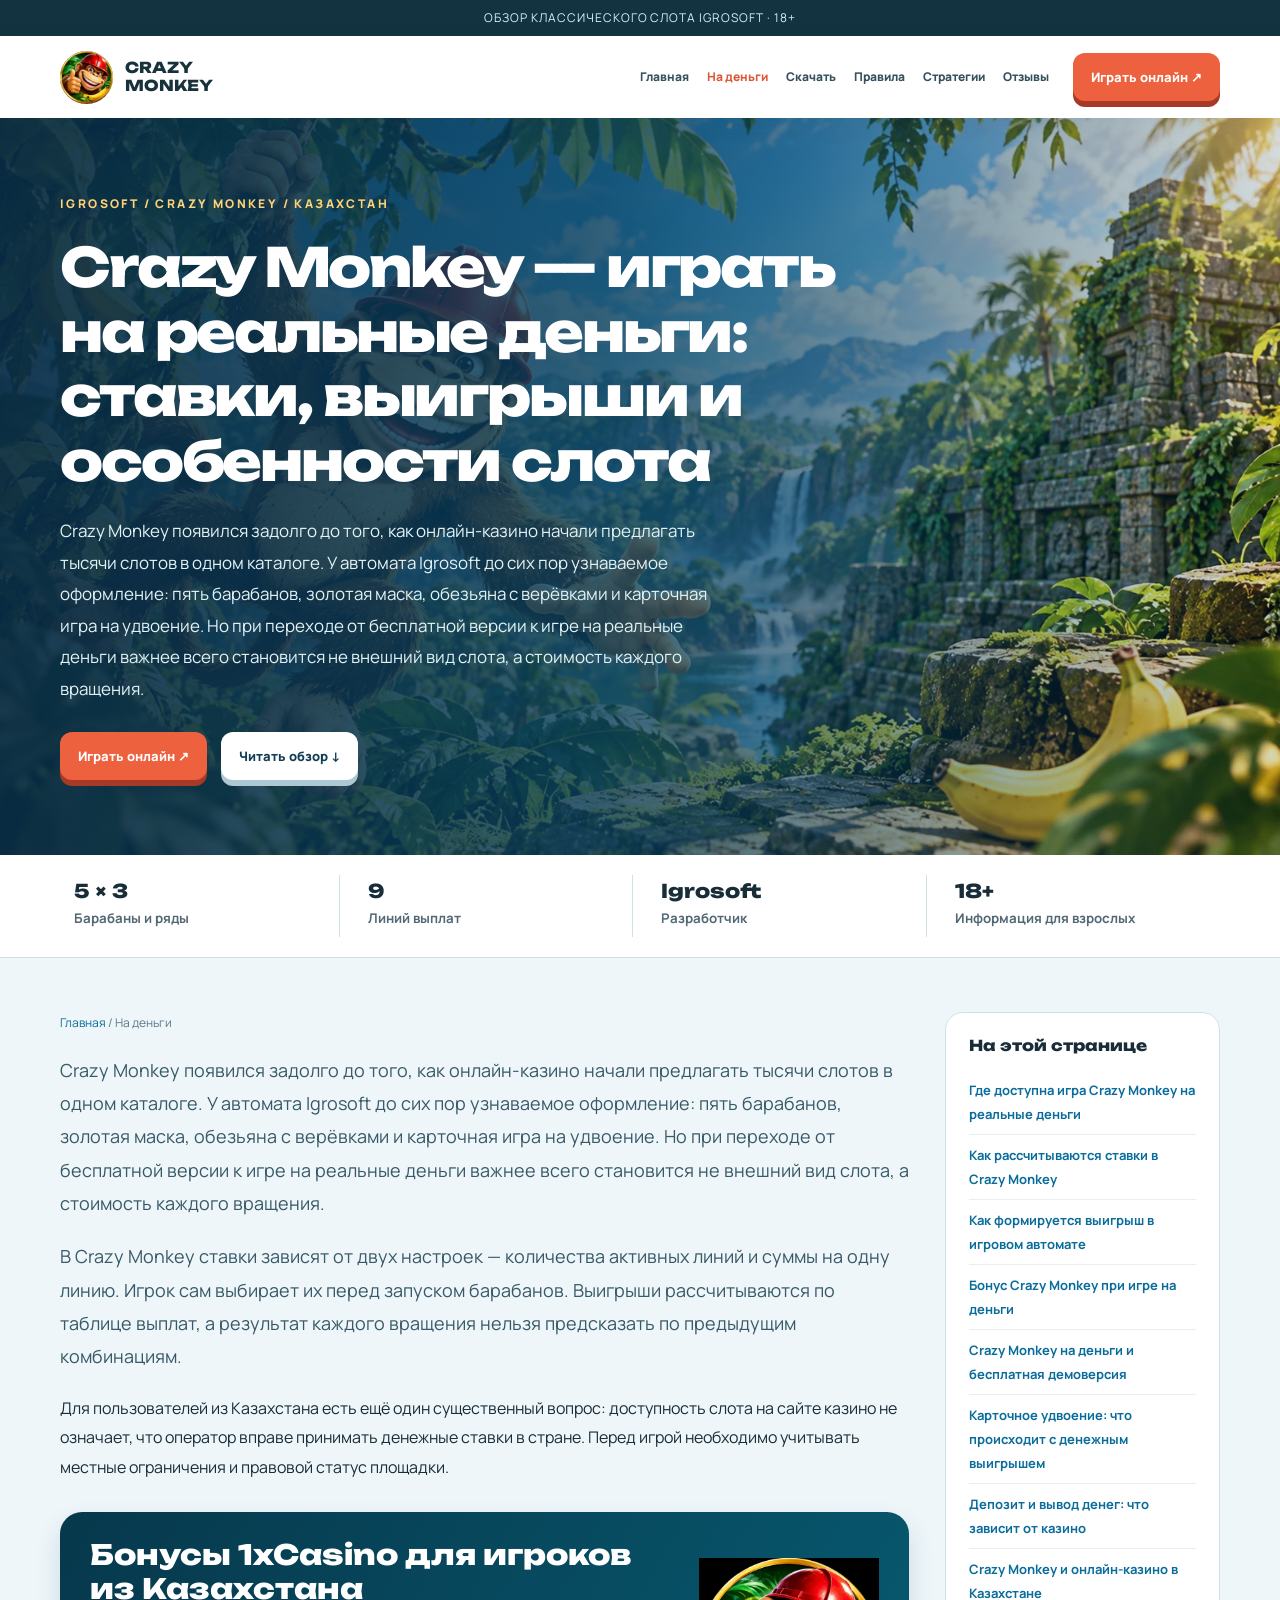
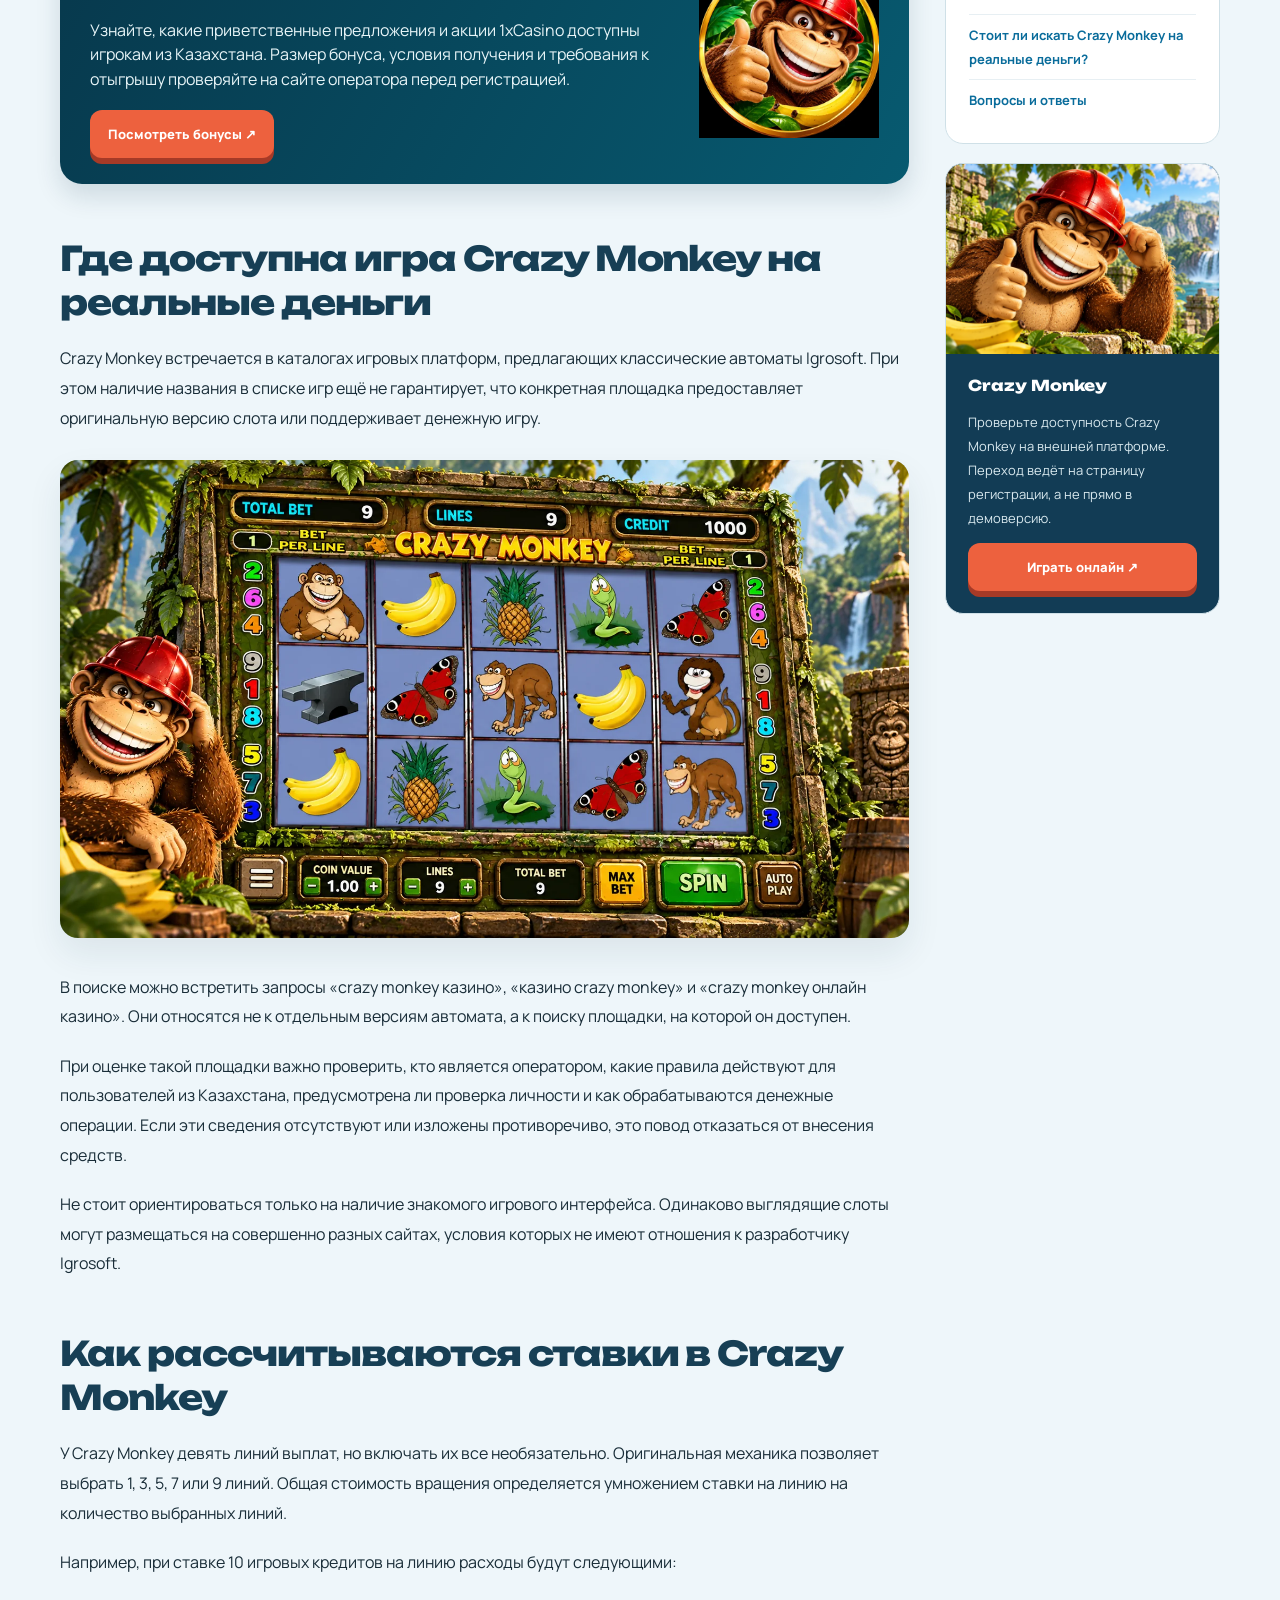
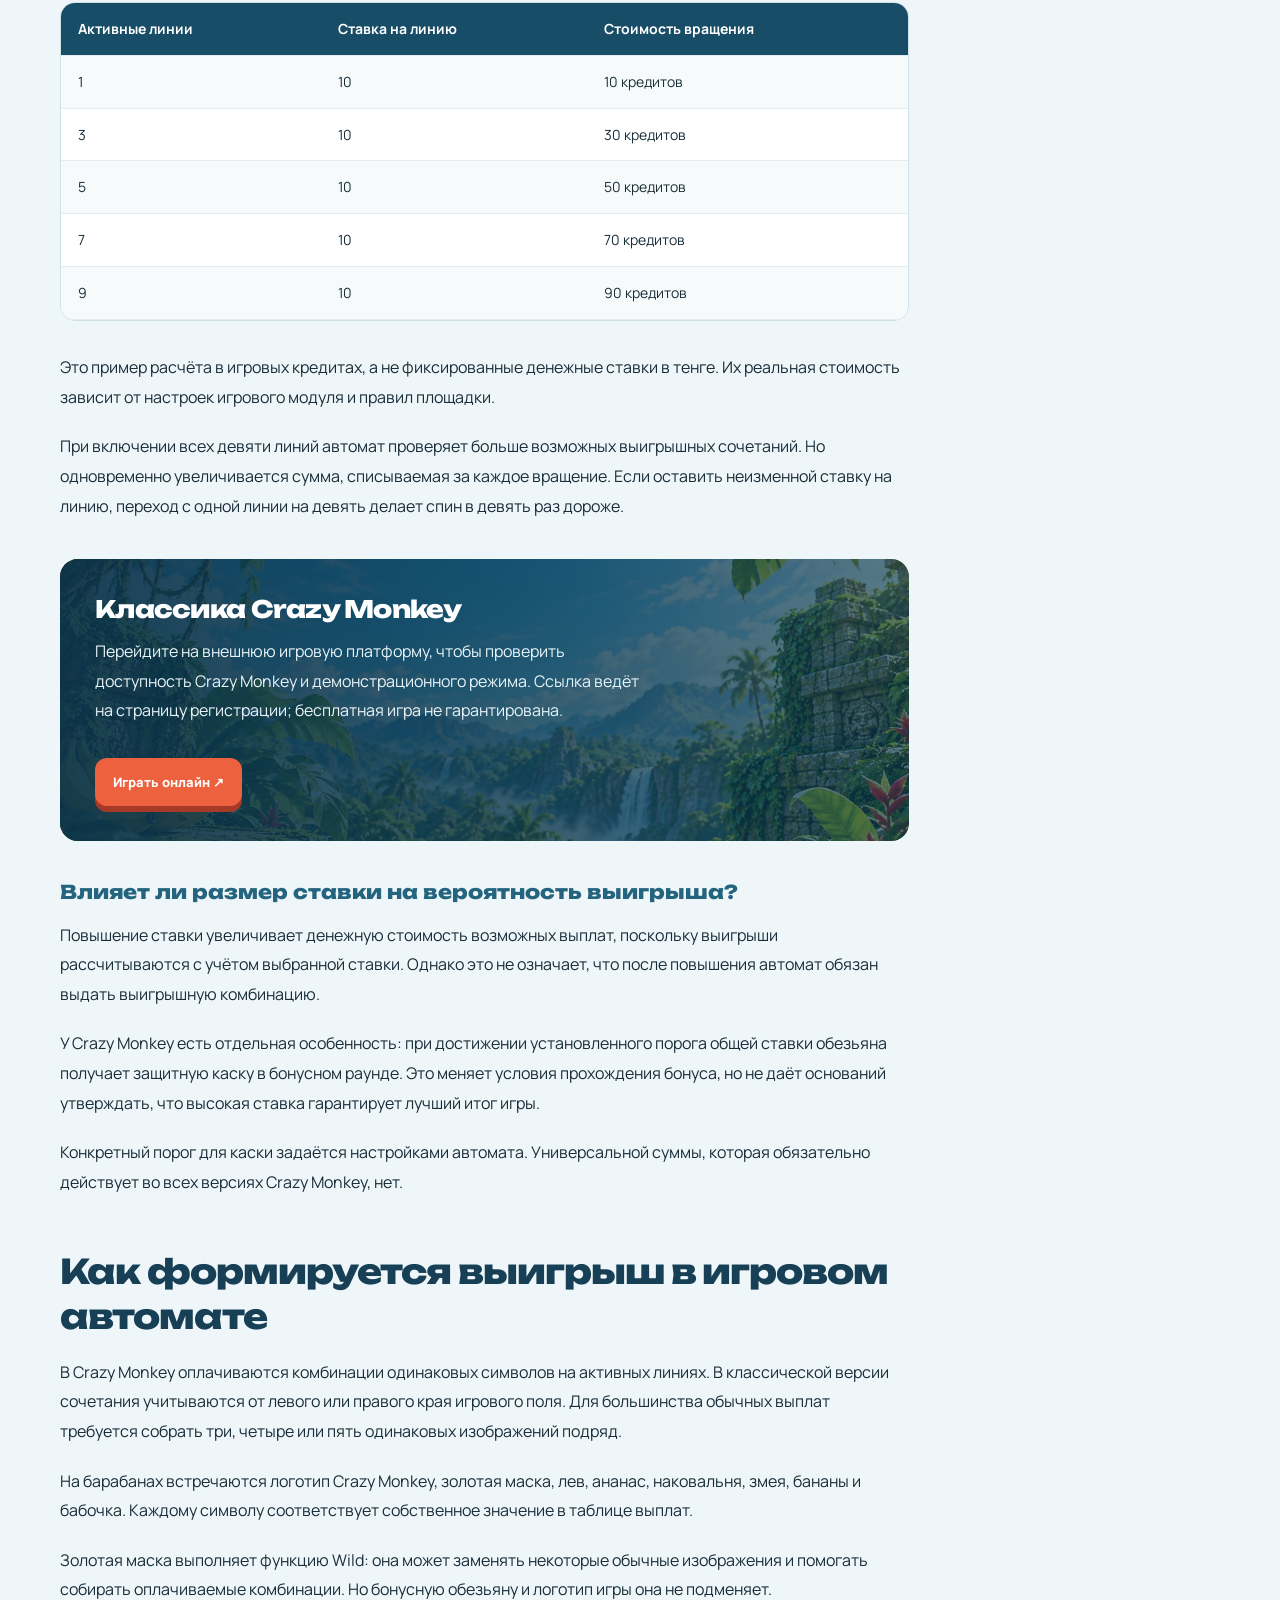
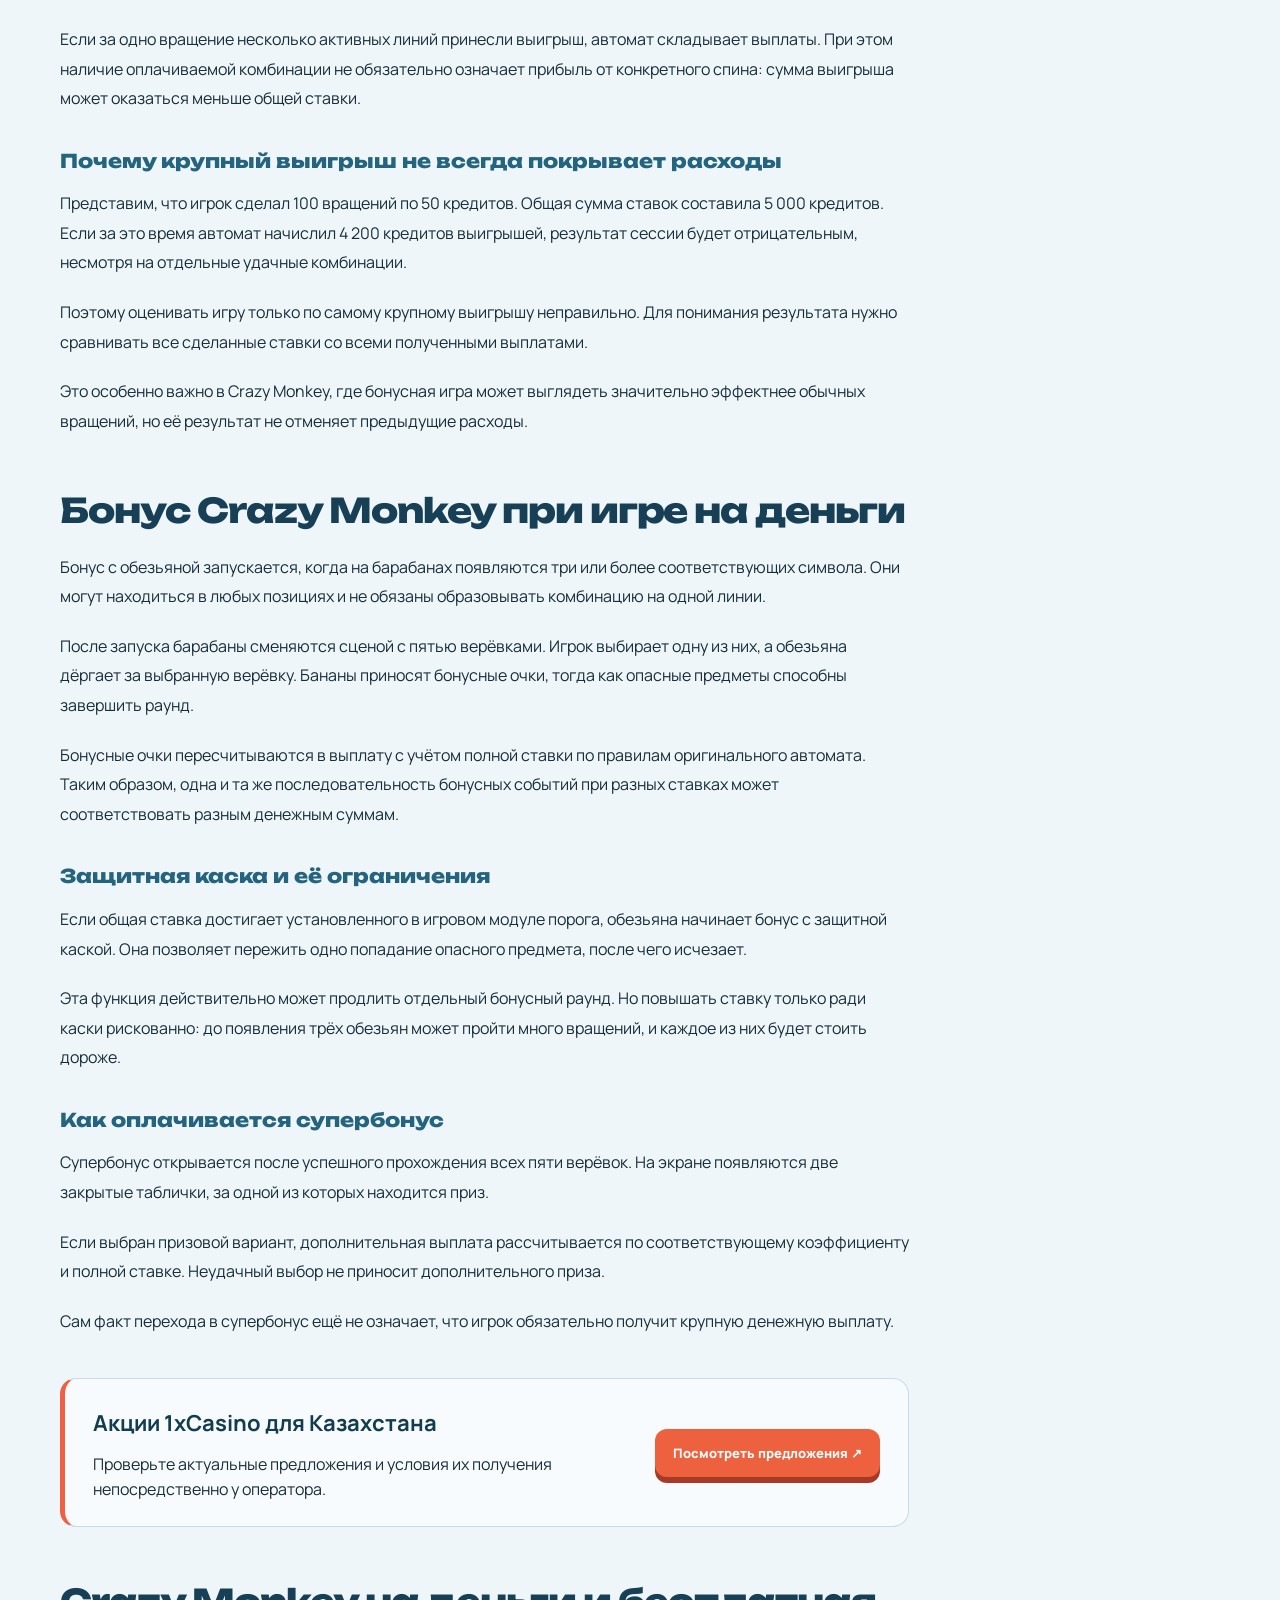
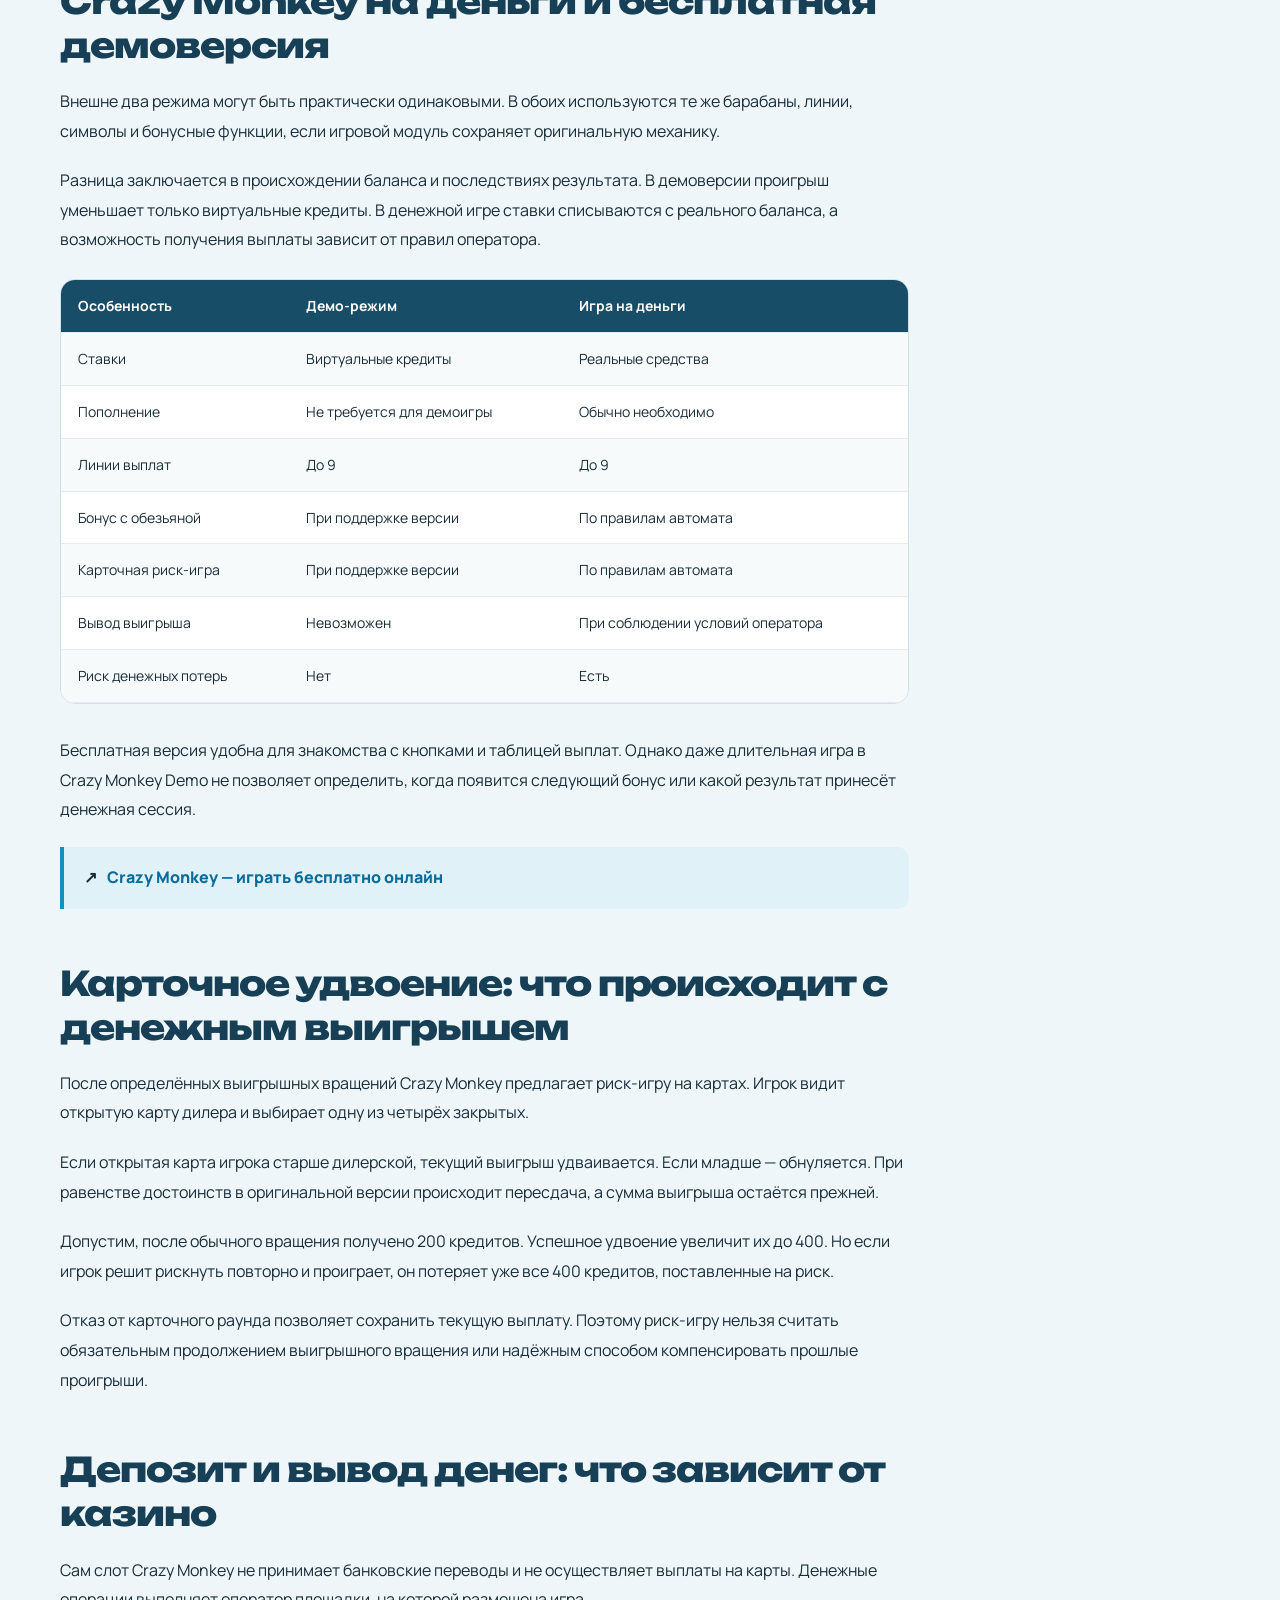
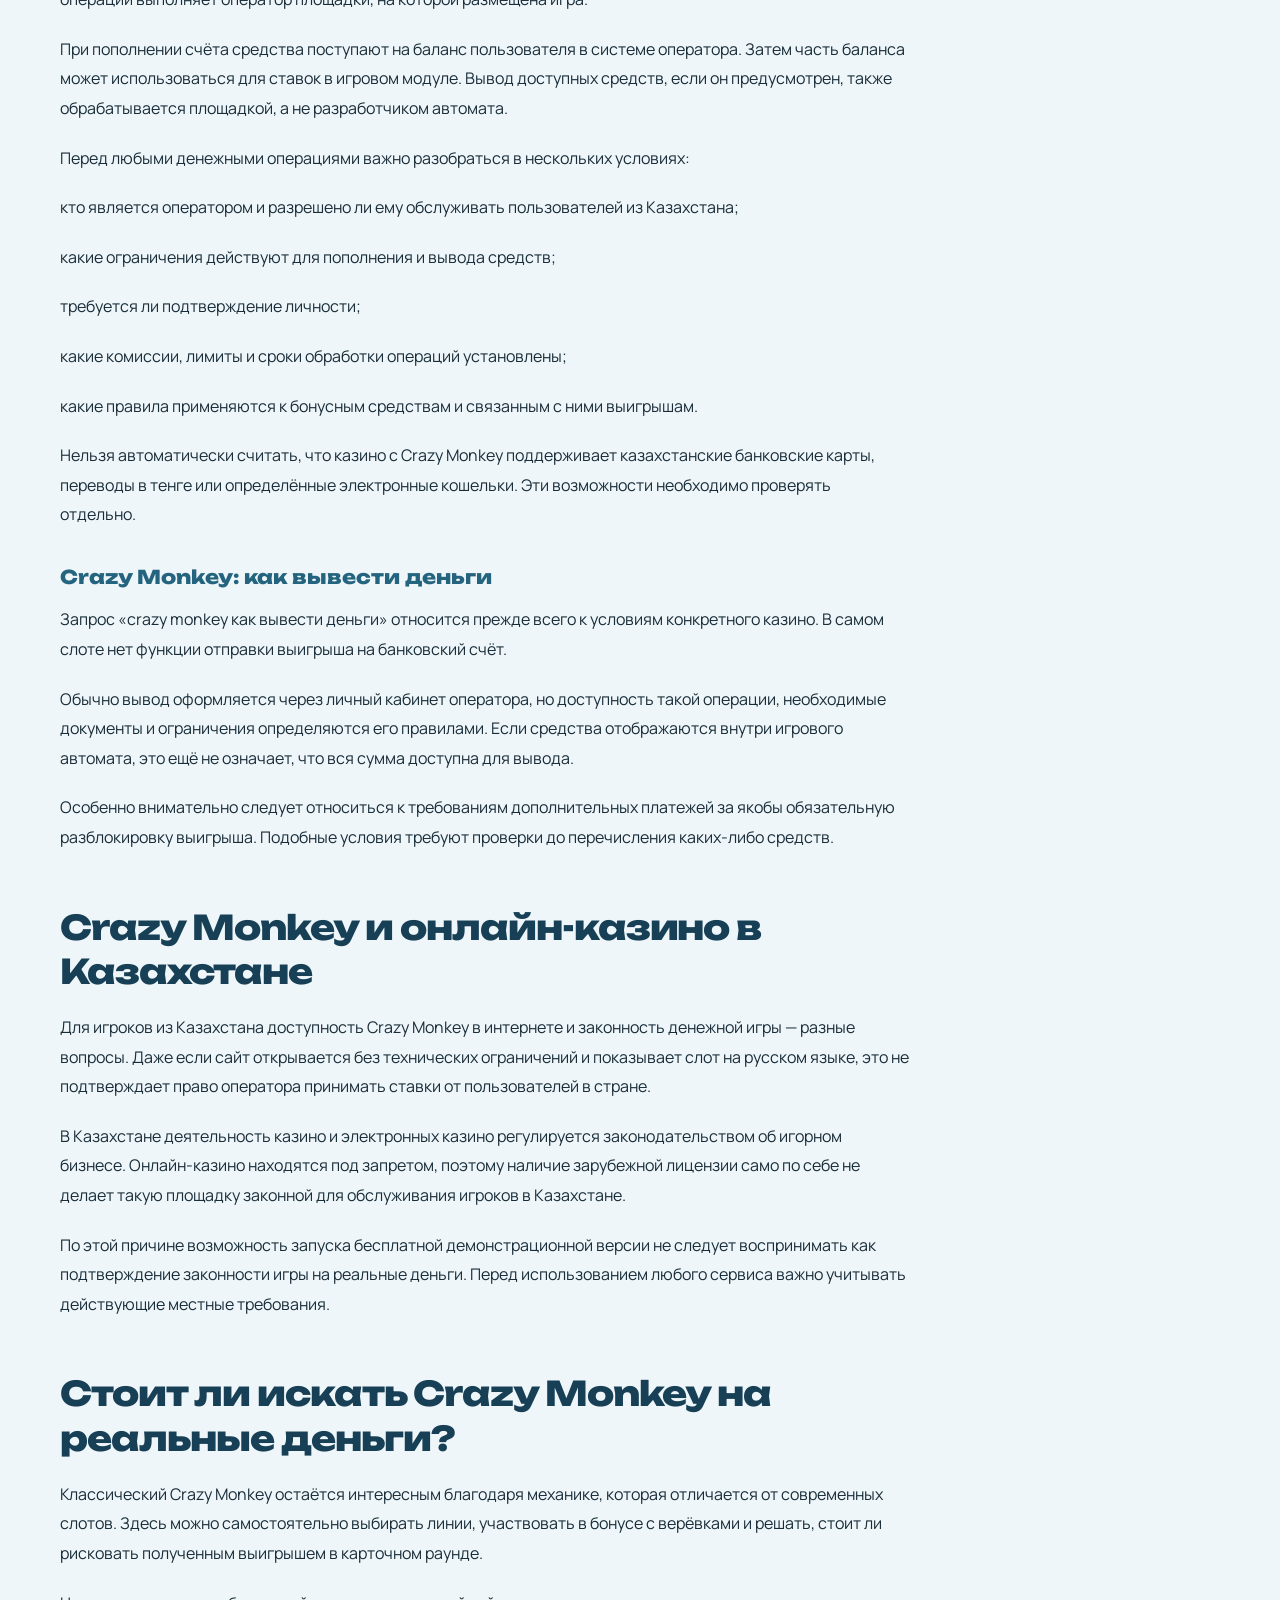
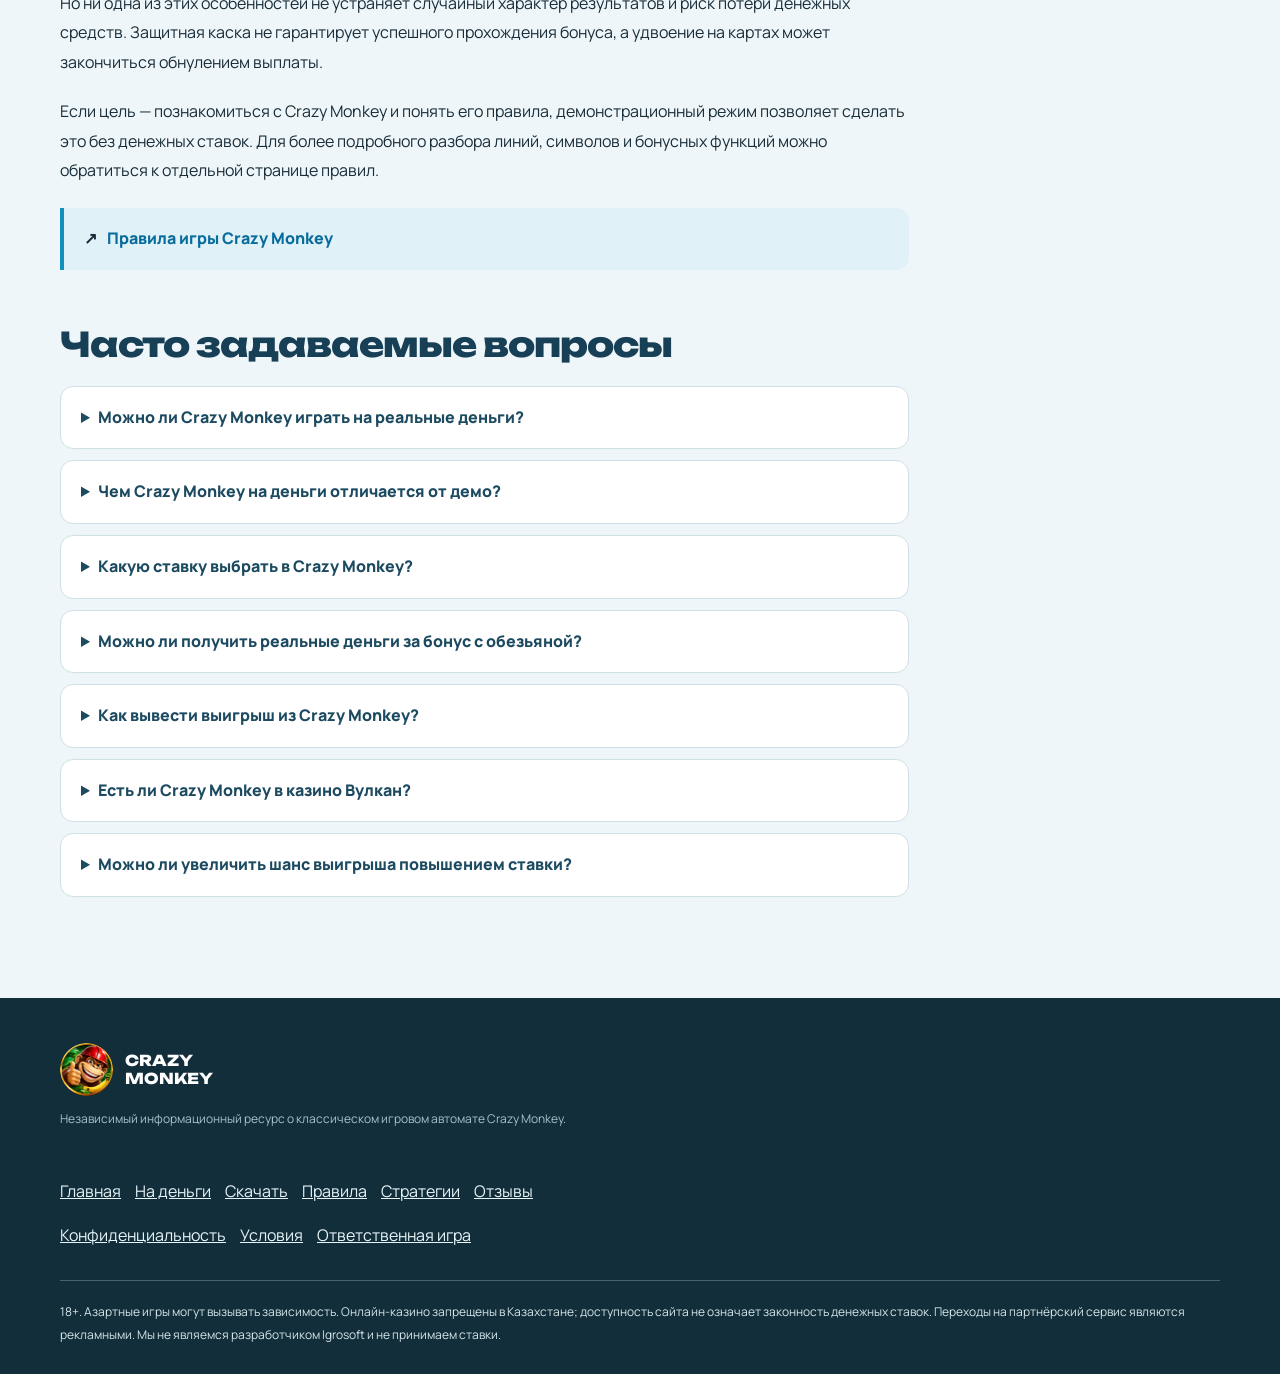
==== commit f98eba07: "Update" ====
--- a/na-dengi/index.html
+++ b/na-dengi/index.html
@@ -1,3 +1,3 @@
 <!DOCTYPE html>
 
-<html lang="ru-KZ"><head><meta charset="utf-8"/><meta content="width=device-width,initial-scale=1" name="viewport"/><title>Crazy Monkey Играть на Реальные Деньги — Ставки и Выигрыши</title><meta content="Crazy Monkey играть на реальные деньги: как устроены ставки и выплаты в слоте Igrosoft, чем отличается игра на деньги от демо и что учитывать игрокам из Казахстана." name="description"/><meta content="Wdlxi5m40RlZgPPE9A_rLJYuGJonHqpvLXz26h_4JN4" name="google-site-verification"/><meta content="index,follow,max-image-preview:large" name="robots"/><link href="https://slotcrazymonkey.com/na-dengi/" rel="canonical"/><link href="/favicon.png" rel="icon" type="image/png"/><link as="image" href="/assets/hero.webp" rel="preload"/><link href="/assets/style.css" rel="stylesheet"/><meta content="website" property="og:type"/><meta content="ru_KZ" property="og:locale"/><meta content="Crazy Monkey Играть на Реальные Деньги — Ставки и Выигрыши" property="og:title"/><meta content="Crazy Monkey играть на реальные деньги: как устроены ставки и выплаты в слоте Igrosoft, чем отличается игра на деньги от демо и что учитывать игрокам из Казахстана." property="og:description"/><meta content="https://slotcrazymonkey.com/na-dengi/" property="og:url"/><meta content="https://slotcrazymonkey.com/assets/hero.webp" property="og:image"/><meta content="summary_large_image" name="twitter:card"/><script type="application/ld+json">{"@context": "https://schema.org", "@graph": [{"@type": "WebSite", "@id": "https://slotcrazymonkey.com/#website", "url": "https://slotcrazymonkey.com/", "name": "Crazy Monkey — игровой автомат Igrosoft", "inLanguage": "ru-KZ"}, {"@type": "WebPage", "@id": "https://slotcrazymonkey.com/na-dengi/#webpage", "url": "https://slotcrazymonkey.com/na-dengi/", "name": "Crazy Monkey Играть на Реальные Деньги — Ставки и Выигрыши", "description": "Crazy Monkey играть на реальные деньги: как устроены ставки и выплаты в слоте Igrosoft, чем отличается игра на деньги от демо и что учитывать игрокам из Казахстана.", "inLanguage": "ru-KZ", "isPartOf": {"@id": "https://slotcrazymonkey.com/#website"}, "primaryImageOfPage": {"@type": "ImageObject", "url": "https://slotcrazymonkey.com/assets/hero.webp"}}, {"@type": "BreadcrumbList", "itemListElement": [{"@type": "ListItem", "position": 1, "name": "Главная", "item": "https://slotcrazymonkey.com/"}, {"@type": "ListItem", "position": 2, "name": "На деньги", "item": "https://slotcrazymonkey.com/na-dengi/"}]}]}</script></head><body><div class="topbar">ОБЗОР КЛАССИЧЕСКОГО СЛОТА IGROSOFT · 18+</div><header class="header"><div class="container head"><a class="brand" href="/"><img alt="Crazy Monkey" height="53" src="/assets/favicon.webp" width="53"/><span>CRAZY<br/>MONKEY</span></a><nav aria-label="Основная навигация" class="nav"><a class="" href="/">Главная</a><a class="active" href="/na-dengi/">На деньги</a><a class="" href="/skachat/">Скачать</a><a class="" href="/pravila/">Правила</a><a class="" href="/strategiya/">Стратегии</a><a class="" href="/otzyvy/">Отзывы</a></nav><a class="headcta" href="/go/" rel="nofollow sponsored">Играть онлайн ↗</a></div></header><main><section class="hero"><div class="container"><div class="eyebrow">Igrosoft / Crazy Monkey / Казахстан</div><h1>Crazy Monkey — играть на реальные деньги: ставки, выигрыши и особенности слота</h1><p>Crazy Monkey появился задолго до того, как онлайн-казино начали предлагать тысячи слотов в одном каталоге. У автомата Igrosoft до сих пор узнаваемое оформление: пять барабанов, золотая маска, обезьяна с верёвками и карточная игра на удвоение. Но при переходе от бесплатной версии к игре на реальные деньги важнее всего становится не внешний вид слота, а стоимость каждого вращения.</p><div class="hero-actions"><a class="btn" href="/go/" rel="nofollow sponsored">Играть онлайн ↗</a><a class="btn secondary" href="#article">Читать обзор ↓</a></div></div></section><div class="info-strip"><div class="container strip"><div class="stat"><strong>5 × 3</strong><small>Барабаны и ряды</small></div><div class="stat"><strong>9</strong><small>Линий выплат</small></div><div class="stat"><strong>Igrosoft</strong><small>Разработчик</small></div><div class="stat"><strong>18+</strong><small>Информация для взрослых</small></div></div></div><div class="container layout" id="article"><article class="article"><div class="breadcrumbs"><a href="/">Главная</a> / На деньги</div><p class="intro">Crazy Monkey появился задолго до того, как онлайн-казино начали предлагать тысячи слотов в одном каталоге. У автомата Igrosoft до сих пор узнаваемое оформление: пять барабанов, золотая маска, обезьяна с верёвками и карточная игра на удвоение. Но при переходе от бесплатной версии к игре на реальные деньги важнее всего становится не внешний вид слота, а стоимость каждого вращения.</p><p class="intro">В Crazy Monkey ставки зависят от двух настроек — количества активных линий и суммы на одну линию. Игрок сам выбирает их перед запуском барабанов. Выигрыши рассчитываются по таблице выплат, а результат каждого вращения нельзя предсказать по предыдущим комбинациям.</p><p class="">Для пользователей из Казахстана есть ещё один существенный вопрос: доступность слота на сайте казино не означает, что оператор вправе принимать денежные ставки в стране. Перед игрой необходимо учитывать местные ограничения и правовой статус площадки.</p><div aria-label="Переход к Crazy Monkey" class="conversion-panel" role="region"><div><h3>Crazy Monkey — перейти к игре</h3><p>Откройте внешнюю игровую платформу и проверьте доступность Crazy Monkey. Ссылка ведёт на страницу регистрации.</p><a aria-label="Играть онлайн на внешней платформе" class="btn" href="/go/" rel="nofollow sponsored">Играть онлайн ↗</a></div><img alt="Crazy Monkey — обезьяна в красной каске" decoding="async" height="180" loading="lazy" src="/assets/favicon.webp" width="180"/></div><section id="где-доступна-игра-crazy-monkey-на-реальные-деньги"><h2>Где доступна игра Crazy Monkey на реальные деньги</h2><p class="">Crazy Monkey встречается в каталогах игровых платформ, предлагающих классические автоматы Igrosoft. При этом наличие названия в списке игр ещё не гарантирует, что конкретная площадка предоставляет оригинальную версию слота или поддерживает денежную игру.</p><figure class="feature-image"><img alt="Иллюстрация Crazy Monkey: На деньги" height="900" loading="lazy" src="/assets/gameplay.webp" width="1500"/></figure><p class="">В поиске можно встретить запросы «crazy monkey казино», «казино crazy monkey» и «crazy monkey онлайн казино». Они относятся не к отдельным версиям автомата, а к поиску площадки, на которой он доступен.</p><p class="">При оценке такой площадки важно проверить, кто является оператором, какие правила действуют для пользователей из Казахстана, предусмотрена ли проверка личности и как обрабатываются денежные операции. Если эти сведения отсутствуют или изложены противоречиво, это повод отказаться от внесения средств.</p><p class="">Не стоит ориентироваться только на наличие знакомого игрового интерфейса. Одинаково выглядящие слоты могут размещаться на совершенно разных сайтах, условия которых не имеют отношения к разработчику Igrosoft.</p></section><section id="как-рассчитываются-ставки-в-crazy-monkey"><h2>Как рассчитываются ставки в Crazy Monkey</h2><p class="">У Crazy Monkey девять линий выплат, но включать их все необязательно. Оригинальная механика позволяет выбрать 1, 3, 5, 7 или 9 линий. Общая стоимость вращения определяется умножением ставки на линию на количество выбранных линий.</p><p class="">Например, при ставке 10 игровых кредитов на линию расходы будут следующими:</p><div class="table-scroll"><table class="data-table"><tr><th>Активные линии</th><th>Ставка на линию</th><th>Стоимость вращения</th></tr><tr><td>1</td><td>10</td><td>10 кредитов</td></tr><tr><td>3</td><td>10</td><td>30 кредитов</td></tr><tr><td>5</td><td>10</td><td>50 кредитов</td></tr><tr><td>7</td><td>10</td><td>70 кредитов</td></tr><tr><td>9</td><td>10</td><td>90 кредитов</td></tr></table></div><p class="">Это пример расчёта в игровых кредитах, а не фиксированные денежные ставки в тенге. Их реальная стоимость зависит от настроек игрового модуля и правил площадки.</p><p class="">При включении всех девяти линий автомат проверяет больше возможных выигрышных сочетаний. Но одновременно увеличивается сумма, списываемая за каждое вращение. Если оставить неизменной ставку на линию, переход с одной линии на девять делает спин в девять раз дороже.</p><div class="visual-cta"><h2>Классика Crazy Monkey</h2><p>Перейдите на внешнюю игровую платформу, чтобы проверить доступность Crazy Monkey и демонстрационного режима. Ссылка ведёт на страницу регистрации; бесплатная игра не гарантирована.</p><a class="btn" href="/go/" rel="nofollow sponsored">Играть онлайн ↗</a></div><h3>Влияет ли размер ставки на вероятность выигрыша?</h3><p class="">Повышение ставки увеличивает денежную стоимость возможных выплат, поскольку выигрыши рассчитываются с учётом выбранной ставки. Однако это не означает, что после повышения автомат обязан выдать выигрышную комбинацию.</p><p class="">У Crazy Monkey есть отдельная особенность: при достижении установленного порога общей ставки обезьяна получает защитную каску в бонусном раунде. Это меняет условия прохождения бонуса, но не даёт оснований утверждать, что высокая ставка гарантирует лучший итог игры.</p><p class="">Конкретный порог для каски задаётся настройками автомата. Универсальной суммы, которая обязательно действует во всех версиях Crazy Monkey, нет.</p></section><section id="как-формируется-выигрыш-в-игровом-автомате"><h2>Как формируется выигрыш в игровом автомате</h2><p class="">В Crazy Monkey оплачиваются комбинации одинаковых символов на активных линиях. В классической версии сочетания учитываются от левого или правого края игрового поля. Для большинства обычных выплат требуется собрать три, четыре или пять одинаковых изображений подряд.</p><p class="">На барабанах встречаются логотип Crazy Monkey, золотая маска, лев, ананас, наковальня, змея, бананы и бабочка. Каждому символу соответствует собственное значение в таблице выплат.</p><p class="">Золотая маска выполняет функцию Wild: она может заменять некоторые обычные изображения и помогать собирать оплачиваемые комбинации. Но бонусную обезьяну и логотип игры она не подменяет.</p><p class="">Если за одно вращение несколько активных линий принесли выигрыш, автомат складывает выплаты. При этом наличие оплачиваемой комбинации не обязательно означает прибыль от конкретного спина: сумма выигрыша может оказаться меньше общей ставки.</p><h3>Почему крупный выигрыш не всегда покрывает расходы</h3><p class="">Представим, что игрок сделал 100 вращений по 50 кредитов. Общая сумма ставок составила 5 000 кредитов. Если за это время автомат начислил 4 200 кредитов выигрышей, результат сессии будет отрицательным, несмотря на отдельные удачные комбинации.</p><p class="">Поэтому оценивать игру только по самому крупному выигрышу неправильно. Для понимания результата нужно сравнивать все сделанные ставки со всеми полученными выплатами.</p><p class="">Это особенно важно в Crazy Monkey, где бонусная игра может выглядеть значительно эффектнее обычных вращений, но её результат не отменяет предыдущие расходы.</p></section><section id="бонус-crazy-monkey-при-игре-на-деньги"><h2>Бонус Crazy Monkey при игре на деньги</h2><p class="">Бонус с обезьяной запускается, когда на барабанах появляются три или более соответствующих символа. Они могут находиться в любых позициях и не обязаны образовывать комбинацию на одной линии.</p><p class="">После запуска барабаны сменяются сценой с пятью верёвками. Игрок выбирает одну из них, а обезьяна дёргает за выбранную верёвку. Бананы приносят бонусные очки, тогда как опасные предметы способны завершить раунд.</p><p class="">Бонусные очки пересчитываются в выплату с учётом полной ставки по правилам оригинального автомата. Таким образом, одна и та же последовательность бонусных событий при разных ставках может соответствовать разным денежным суммам.</p><h3>Защитная каска и её ограничения</h3><p class="">Если общая ставка достигает установленного в игровом модуле порога, обезьяна начинает бонус с защитной каской. Она позволяет пережить одно попадание опасного предмета, после чего исчезает.</p><p class="">Эта функция действительно может продлить отдельный бонусный раунд. Но повышать ставку только ради каски рискованно: до появления трёх обезьян может пройти много вращений, и каждое из них будет стоить дороже.</p><h3>Как оплачивается супербонус</h3><p class="">Супербонус открывается после успешного прохождения всех пяти верёвок. На экране появляются две закрытые таблички, за одной из которых находится приз.</p><p class="">Если выбран призовой вариант, дополнительная выплата рассчитывается по соответствующему коэффициенту и полной ставке. Неудачный выбор не приносит дополнительного приза.</p><p class="">Сам факт перехода в супербонус ещё не означает, что игрок обязательно получит крупную денежную выплату.</p></section><div aria-label="Переход к Crazy Monkey" class="conversion-panel conversion-panel--warm" role="region"><div><h3>Продолжить знакомство с Crazy Monkey</h3><p>На внешней платформе можно проверить доступные варианты игры и условия доступа. Переход осуществляется через регистрацию.</p><a aria-label="Играть онлайн на внешней платформе" class="btn" href="/go/" rel="nofollow sponsored">Играть онлайн ↗</a></div><img alt="Crazy Monkey — обезьяна в красной каске" decoding="async" height="180" loading="lazy" src="/assets/favicon.webp" width="180"/></div><section id="crazy-monkey-на-деньги-и-бесплатная-демоверсия"><h2>Crazy Monkey на деньги и бесплатная демоверсия</h2><p class="">Внешне два режима могут быть практически одинаковыми. В обоих используются те же барабаны, линии, символы и бонусные функции, если игровой модуль сохраняет оригинальную механику.</p><p class="">Разница заключается в происхождении баланса и последствиях результата. В демоверсии проигрыш уменьшает только виртуальные кредиты. В денежной игре ставки списываются с реального баланса, а возможность получения выплаты зависит от правил оператора.</p><div class="table-scroll"><table class="data-table"><tr><th>Особенность</th><th>Демо-режим</th><th>Игра на деньги</th></tr><tr><td>Ставки</td><td>Виртуальные кредиты</td><td>Реальные средства</td></tr><tr><td>Пополнение</td><td>Не требуется для демоигры</td><td>Обычно необходимо</td></tr><tr><td>Линии выплат</td><td>До 9</td><td>До 9</td></tr><tr><td>Бонус с обезьяной</td><td>При поддержке версии</td><td>По правилам автомата</td></tr><tr><td>Карточная риск-игра</td><td>При поддержке версии</td><td>По правилам автомата</td></tr><tr><td>Вывод выигрыша</td><td>Невозможен</td><td>При соблюдении условий оператора</td></tr><tr><td>Риск денежных потерь</td><td>Нет</td><td>Есть</td></tr></table></div><p class="">Бесплатная версия удобна для знакомства с кнопками и таблицей выплат. Однако даже длительная игра в Crazy Monkey Demo не позволяет определить, когда появится следующий бонус или какой результат принесёт денежная сессия.</p><div class="crosslink">↗ <a href="/">Crazy Monkey — играть бесплатно онлайн</a></div></section><section id="карточное-удвоение-что-происходит-с-денежным-выигрышем"><h2>Карточное удвоение: что происходит с денежным выигрышем</h2><p class="">После определённых выигрышных вращений Crazy Monkey предлагает риск-игру на картах. Игрок видит открытую карту дилера и выбирает одну из четырёх закрытых.</p><p class="">Если открытая карта игрока старше дилерской, текущий выигрыш удваивается. Если младше — обнуляется. При равенстве достоинств в оригинальной версии происходит пересдача, а сумма выигрыша остаётся прежней.</p><p class="">Допустим, после обычного вращения получено 200 кредитов. Успешное удвоение увеличит их до 400. Но если игрок решит рискнуть повторно и проиграет, он потеряет уже все 400 кредитов, поставленные на риск.</p><p class="">Отказ от карточного раунда позволяет сохранить текущую выплату. Поэтому риск-игру нельзя считать обязательным продолжением выигрышного вращения или надёжным способом компенсировать прошлые проигрыши.</p></section><section id="депозит-и-вывод-денег-что-зависит-от-казино"><h2>Депозит и вывод денег: что зависит от казино</h2><p class="">Сам слот Crazy Monkey не принимает банковские переводы и не осуществляет выплаты на карты. Денежные операции выполняет оператор площадки, на которой размещена игра.</p><p class="">При пополнении счёта средства поступают на баланс пользователя в системе оператора. Затем часть баланса может использоваться для ставок в игровом модуле. Вывод доступных средств, если он предусмотрен, также обрабатывается площадкой, а не разработчиком автомата.</p><p class="">Перед любыми денежными операциями важно разобраться в нескольких условиях:</p><p class="">кто является оператором и разрешено ли ему обслуживать пользователей из Казахстана;</p><p class="">какие ограничения действуют для пополнения и вывода средств;</p><p class="">требуется ли подтверждение личности;</p><p class="">какие комиссии, лимиты и сроки обработки операций установлены;</p><p class="">какие правила применяются к бонусным средствам и связанным с ними выигрышам.</p><p class="">Нельзя автоматически считать, что казино с Crazy Monkey поддерживает казахстанские банковские карты, переводы в тенге или определённые электронные кошельки. Эти возможности необходимо проверять отдельно.</p><h3>Crazy Monkey: как вывести деньги</h3><p class="">Запрос «crazy monkey как вывести деньги» относится прежде всего к условиям конкретного казино. В самом слоте нет функции отправки выигрыша на банковский счёт.</p><p class="">Обычно вывод оформляется через личный кабинет оператора, но доступность такой операции, необходимые документы и ограничения определяются его правилами. Если средства отображаются внутри игрового автомата, это ещё не означает, что вся сумма доступна для вывода.</p><p class="">Особенно внимательно следует относиться к требованиям дополнительных платежей за якобы обязательную разблокировку выигрыша. Подобные условия требуют проверки до перечисления каких-либо средств.</p></section><div aria-label="Переход к Crazy Monkey" class="conversion-panel conversion-panel--warm" role="region"><div><h3>Продолжить знакомство с Crazy Monkey</h3><p>На внешней платформе можно проверить доступные варианты игры и условия доступа. Переход осуществляется через регистрацию.</p><a aria-label="Играть онлайн на внешней платформе" class="btn" href="/go/" rel="nofollow sponsored">Играть онлайн ↗</a></div><img alt="Crazy Monkey — обезьяна в красной каске" decoding="async" height="180" loading="lazy" src="/assets/favicon.webp" width="180"/></div><section id="crazy-monkey-и-онлаи-н-казино-в-казахстане"><h2>Crazy Monkey и онлайн-казино в Казахстане</h2><p class="">Для игроков из Казахстана доступность Crazy Monkey в интернете и законность денежной игры — разные вопросы. Даже если сайт открывается без технических ограничений и показывает слот на русском языке, это не подтверждает право оператора принимать ставки от пользователей в стране.</p><p class="">В Казахстане деятельность казино и электронных казино регулируется законодательством об игорном бизнесе. Онлайн-казино находятся под запретом, поэтому наличие зарубежной лицензии само по себе не делает такую площадку законной для обслуживания игроков в Казахстане.</p><p class="">По этой причине возможность запуска бесплатной демонстрационной версии не следует воспринимать как подтверждение законности игры на реальные деньги. Перед использованием любого сервиса важно учитывать действующие местные требования.</p></section><section id="стоит-ли-искать-crazy-monkey-на-реальные-деньги"><h2>Стоит ли искать Crazy Monkey на реальные деньги?</h2><p class="">Классический Crazy Monkey остаётся интересным благодаря механике, которая отличается от современных слотов. Здесь можно самостоятельно выбирать линии, участвовать в бонусе с верёвками и решать, стоит ли рисковать полученным выигрышем в карточном раунде.</p><p class="">Но ни одна из этих особенностей не устраняет случайный характер результатов и риск потери денежных средств. Защитная каска не гарантирует успешного прохождения бонуса, а удвоение на картах может закончиться обнулением выплаты.</p><p class="">Если цель — познакомиться с Crazy Monkey и понять его правила, демонстрационный режим позволяет сделать это без денежных ставок. Для более подробного разбора линий, символов и бонусных функций можно обратиться к отдельной странице правил.</p><div class="crosslink">↗ <a href="/pravila/">Правила игры Crazy Monkey</a></div></section><section class="faq" id="faq"><h2>Часто задаваемые вопросы</h2><details><summary>Можно ли Crazy Monkey играть на реальные деньги?</summary><p>Денежные версии слота могут встречаться на игровых платформах. Однако возможность технически запустить такую игру не означает, что оператор вправе принимать ставки от пользователей из Казахстана.</p></details><details><summary>Чем Crazy Monkey на деньги отличается от демо?</summary><p>Основная механика может совпадать, но в демоверсии используются виртуальные кредиты, которые нельзя вывести. При денежной игре ставки списываются с реального баланса, а выплаты зависят от условий оператора.</p></details><details><summary>Какую ставку выбрать в Crazy Monkey?</summary><p>Общая ставка рассчитывается умножением ставки на линию на число активных линий. Выбор зависит от настроек игрового модуля и допустимого размера расходов. Ставки, которая гарантировала бы выигрыш, не существует.</p></details><details><summary>Можно ли получить реальные деньги за бонус с обезьяной?</summary><p>В денежной версии бонусная выплата учитывается в игровом балансе по правилам автомата. Возможность её последующего вывода зависит от оператора, правовых ограничений и условий использования счёта.</p></details><details><summary>Как вывести выигрыш из Crazy Monkey?</summary><p>Сам игровой автомат не выполняет денежные переводы. Если оператор законно предоставляет такую услугу, вывод оформляется через его платёжную систему с учётом установленных требований.</p></details><details><summary>Есть ли Crazy Monkey в казино Вулкан?</summary><p>Название Crazy Monkey встречается в поисковых запросах вместе с брендом «Вулкан», но это не подтверждает наличие оригинального слота на конкретном сайте. Также нужно учитывать, что разные площадки могут использовать похожие названия.</p></details><details><summary>Можно ли увеличить шанс выигрыша повышением ставки?</summary><p>Повышение ставки влияет на стоимость вращения и размер возможных выплат. В некоторых настройках оригинального Crazy Monkey оно также позволяет получить защитную каску, но не гарантирует выпадение выигрышных комбинаций или бонуса.</p></details></section></article><aside class="aside"><div class="aside-box toc"><h2>На этой странице</h2><a href="#где-доступна-игра-crazy-monkey-на-реальные-деньги">Где доступна игра Crazy Monkey на реальные деньги</a><a href="#как-рассчитываются-ставки-в-crazy-monkey">Как рассчитываются ставки в Crazy Monkey</a><a href="#как-формируется-выигрыш-в-игровом-автомате">Как формируется выигрыш в игровом автомате</a><a href="#бонус-crazy-monkey-при-игре-на-деньги">Бонус Crazy Monkey при игре на деньги</a><a href="#crazy-monkey-на-деньги-и-бесплатная-демоверсия">Crazy Monkey на деньги и бесплатная демоверсия</a><a href="#карточное-удвоение-что-происходит-с-денежным-выигрышем">Карточное удвоение: что происходит с денежным выигрышем</a><a href="#депозит-и-вывод-денег-что-зависит-от-казино">Депозит и вывод денег: что зависит от казино</a><a href="#crazy-monkey-и-онлаи-н-казино-в-казахстане">Crazy Monkey и онлайн-казино в Казахстане</a><a href="#стоит-ли-искать-crazy-monkey-на-реальные-деньги">Стоит ли искать Crazy Monkey на реальные деньги?</a><a href="#faq">Вопросы и ответы</a></div><div class="aside-box aside-promo"><img alt="Обезьяна Crazy Monkey в красной каске" height="360" loading="lazy" src="/assets/monkey.webp" width="500"/><div class="inside"><h2>Crazy Monkey</h2><p>Проверьте доступность Crazy Monkey на внешней платформе. Переход ведёт на страницу регистрации, а не прямо в демоверсию.</p><a class="btn" href="/go/" rel="nofollow sponsored">Играть онлайн ↗</a></div></div></aside></div></main><footer class="footer"><div class="container"><div class="footer-grid"><div><a class="brand" href="/"><img alt="Crazy Monkey" height="53" src="/assets/favicon.webp" width="53"/><span>CRAZY<br/>MONKEY</span></a><p>Независимый информационный ресурс о классическом игровом автомате Crazy Monkey.</p></div><nav><a class="" href="/">Главная</a><a class="active" href="/na-dengi/">На деньги</a><a class="" href="/skachat/">Скачать</a><a class="" href="/pravila/">Правила</a><a class="" href="/strategiya/">Стратегии</a><a class="" href="/otzyvy/">Отзывы</a><a href="/privacy/">Конфиденциальность</a><a href="/terms/">Условия</a><a href="/responsible-gaming/">Ответственная игра</a></nav></div><div class="legal">18+. Азартные игры могут вызывать зависимость. Онлайн-казино запрещены в Казахстане; доступность сайта не означает законность денежных ставок. Переходы на партнёрский сервис являются рекламными. Мы не являемся разработчиком Igrosoft и не принимаем ставки.</div></div></footer></body></html>+<html lang="ru-KZ"><head><meta charset="utf-8"/><meta content="width=device-width,initial-scale=1" name="viewport"/><title>Crazy Monkey Играть на Реальные Деньги — Ставки и Выигрыши</title><meta content="Crazy Monkey играть на реальные деньги: как устроены ставки и выплаты в слоте Igrosoft, чем отличается игра на деньги от демо и что учитывать игрокам из Казахстана." name="description"/><meta content="Wdlxi5m40RlZgPPE9A_rLJYuGJonHqpvLXz26h_4JN4" name="google-site-verification"/><meta content="index,follow,max-image-preview:large" name="robots"/><link href="https://slotcrazymonkey.com/na-dengi/" rel="canonical"/><link href="/favicon.png" rel="icon" type="image/png"/><link as="image" href="/assets/hero.webp" rel="preload"/><link href="/assets/style.css" rel="stylesheet"/><meta content="website" property="og:type"/><meta content="ru_KZ" property="og:locale"/><meta content="Crazy Monkey Играть на Реальные Деньги — Ставки и Выигрыши" property="og:title"/><meta content="Crazy Monkey играть на реальные деньги: как устроены ставки и выплаты в слоте Igrosoft, чем отличается игра на деньги от демо и что учитывать игрокам из Казахстана." property="og:description"/><meta content="https://slotcrazymonkey.com/na-dengi/" property="og:url"/><meta content="https://slotcrazymonkey.com/assets/hero.webp" property="og:image"/><meta content="summary_large_image" name="twitter:card"/><script type="application/ld+json">{"@context": "https://schema.org", "@graph": [{"@type": "WebSite", "@id": "https://slotcrazymonkey.com/#website", "url": "https://slotcrazymonkey.com/", "name": "Crazy Monkey — игровой автомат Igrosoft", "inLanguage": "ru-KZ"}, {"@type": "WebPage", "@id": "https://slotcrazymonkey.com/na-dengi/#webpage", "url": "https://slotcrazymonkey.com/na-dengi/", "name": "Crazy Monkey Играть на Реальные Деньги — Ставки и Выигрыши", "description": "Crazy Monkey играть на реальные деньги: как устроены ставки и выплаты в слоте Igrosoft, чем отличается игра на деньги от демо и что учитывать игрокам из Казахстана.", "inLanguage": "ru-KZ", "isPartOf": {"@id": "https://slotcrazymonkey.com/#website"}, "primaryImageOfPage": {"@type": "ImageObject", "url": "https://slotcrazymonkey.com/assets/hero.webp"}}, {"@type": "BreadcrumbList", "itemListElement": [{"@type": "ListItem", "position": 1, "name": "Главная", "item": "https://slotcrazymonkey.com/"}, {"@type": "ListItem", "position": 2, "name": "На деньги", "item": "https://slotcrazymonkey.com/na-dengi/"}]}]}</script></head><body><div class="topbar">ОБЗОР КЛАССИЧЕСКОГО СЛОТА IGROSOFT · 18+</div><header class="header"><div class="container head"><a class="brand" href="/"><img alt="Crazy Monkey" height="53" src="/assets/favicon.webp" width="53"/><span>CRAZY<br/>MONKEY</span></a><nav aria-label="Основная навигация" class="nav"><a class="" href="/">Главная</a><a class="active" href="/na-dengi/">На деньги</a><a class="" href="/skachat/">Скачать</a><a class="" href="/pravila/">Правила</a><a class="" href="/strategiya/">Стратегии</a><a class="" href="/otzyvy/">Отзывы</a></nav><a class="headcta" href="/go/" rel="nofollow sponsored">Играть онлайн ↗</a></div></header><main><section class="hero"><div class="container"><div class="eyebrow">Igrosoft / Crazy Monkey / Казахстан</div><h1>Crazy Monkey — играть на реальные деньги: ставки, выигрыши и особенности слота</h1><p>Crazy Monkey появился задолго до того, как онлайн-казино начали предлагать тысячи слотов в одном каталоге. У автомата Igrosoft до сих пор узнаваемое оформление: пять барабанов, золотая маска, обезьяна с верёвками и карточная игра на удвоение. Но при переходе от бесплатной версии к игре на реальные деньги важнее всего становится не внешний вид слота, а стоимость каждого вращения.</p><div class="hero-actions"><a class="btn" href="/go/" rel="nofollow sponsored">Играть онлайн ↗</a><a class="btn secondary" href="#article">Читать обзор ↓</a></div></div></section><div class="info-strip"><div class="container strip"><div class="stat"><strong>5 × 3</strong><small>Барабаны и ряды</small></div><div class="stat"><strong>9</strong><small>Линий выплат</small></div><div class="stat"><strong>Igrosoft</strong><small>Разработчик</small></div><div class="stat"><strong>18+</strong><small>Информация для взрослых</small></div></div></div><div class="container layout" id="article"><article class="article"><div class="breadcrumbs"><a href="/">Главная</a> / На деньги</div><p class="intro">Crazy Monkey появился задолго до того, как онлайн-казино начали предлагать тысячи слотов в одном каталоге. У автомата Igrosoft до сих пор узнаваемое оформление: пять барабанов, золотая маска, обезьяна с верёвками и карточная игра на удвоение. Но при переходе от бесплатной версии к игре на реальные деньги важнее всего становится не внешний вид слота, а стоимость каждого вращения.</p><p class="intro">В Crazy Monkey ставки зависят от двух настроек — количества активных линий и суммы на одну линию. Игрок сам выбирает их перед запуском барабанов. Выигрыши рассчитываются по таблице выплат, а результат каждого вращения нельзя предсказать по предыдущим комбинациям.</p><p class="">Для пользователей из Казахстана есть ещё один существенный вопрос: доступность слота на сайте казино не означает, что оператор вправе принимать денежные ставки в стране. Перед игрой необходимо учитывать местные ограничения и правовой статус площадки.</p><div aria-label="Переход к Crazy Monkey" class="conversion-panel" role="region"><div><h3>Бонусы 1xCasino для игроков из Казахстана</h3><p>Узнайте, какие приветственные предложения и акции 1xCasino доступны игрокам из Казахстана. Размер бонуса, условия получения и требования к отыгрышу проверяйте на сайте оператора перед регистрацией.</p><a aria-label="Играть онлайн на внешней платформе" class="btn" href="/go/" rel="nofollow sponsored">Посмотреть бонусы ↗</a></div><img alt="Crazy Monkey — обезьяна в красной каске" decoding="async" height="180" loading="lazy" src="/assets/favicon.webp" width="180"/></div><section id="где-доступна-игра-crazy-monkey-на-реальные-деньги"><h2>Где доступна игра Crazy Monkey на реальные деньги</h2><p class="">Crazy Monkey встречается в каталогах игровых платформ, предлагающих классические автоматы Igrosoft. При этом наличие названия в списке игр ещё не гарантирует, что конкретная площадка предоставляет оригинальную версию слота или поддерживает денежную игру.</p><figure class="feature-image"><img alt="Иллюстрация Crazy Monkey: На деньги" height="900" loading="lazy" src="/assets/gameplay.webp" width="1500"/></figure><p class="">В поиске можно встретить запросы «crazy monkey казино», «казино crazy monkey» и «crazy monkey онлайн казино». Они относятся не к отдельным версиям автомата, а к поиску площадки, на которой он доступен.</p><p class="">При оценке такой площадки важно проверить, кто является оператором, какие правила действуют для пользователей из Казахстана, предусмотрена ли проверка личности и как обрабатываются денежные операции. Если эти сведения отсутствуют или изложены противоречиво, это повод отказаться от внесения средств.</p><p class="">Не стоит ориентироваться только на наличие знакомого игрового интерфейса. Одинаково выглядящие слоты могут размещаться на совершенно разных сайтах, условия которых не имеют отношения к разработчику Igrosoft.</p></section><section id="как-рассчитываются-ставки-в-crazy-monkey"><h2>Как рассчитываются ставки в Crazy Monkey</h2><p class="">У Crazy Monkey девять линий выплат, но включать их все необязательно. Оригинальная механика позволяет выбрать 1, 3, 5, 7 или 9 линий. Общая стоимость вращения определяется умножением ставки на линию на количество выбранных линий.</p><p class="">Например, при ставке 10 игровых кредитов на линию расходы будут следующими:</p><div class="table-scroll"><table class="data-table"><tr><th>Активные линии</th><th>Ставка на линию</th><th>Стоимость вращения</th></tr><tr><td>1</td><td>10</td><td>10 кредитов</td></tr><tr><td>3</td><td>10</td><td>30 кредитов</td></tr><tr><td>5</td><td>10</td><td>50 кредитов</td></tr><tr><td>7</td><td>10</td><td>70 кредитов</td></tr><tr><td>9</td><td>10</td><td>90 кредитов</td></tr></table></div><p class="">Это пример расчёта в игровых кредитах, а не фиксированные денежные ставки в тенге. Их реальная стоимость зависит от настроек игрового модуля и правил площадки.</p><p class="">При включении всех девяти линий автомат проверяет больше возможных выигрышных сочетаний. Но одновременно увеличивается сумма, списываемая за каждое вращение. Если оставить неизменной ставку на линию, переход с одной линии на девять делает спин в девять раз дороже.</p><div class="visual-cta"><h2>Классика Crazy Monkey</h2><p>Перейдите на внешнюю игровую платформу, чтобы проверить доступность Crazy Monkey и демонстрационного режима. Ссылка ведёт на страницу регистрации; бесплатная игра не гарантирована.</p><a class="btn" href="/go/" rel="nofollow sponsored">Играть онлайн ↗</a></div><h3>Влияет ли размер ставки на вероятность выигрыша?</h3><p class="">Повышение ставки увеличивает денежную стоимость возможных выплат, поскольку выигрыши рассчитываются с учётом выбранной ставки. Однако это не означает, что после повышения автомат обязан выдать выигрышную комбинацию.</p><p class="">У Crazy Monkey есть отдельная особенность: при достижении установленного порога общей ставки обезьяна получает защитную каску в бонусном раунде. Это меняет условия прохождения бонуса, но не даёт оснований утверждать, что высокая ставка гарантирует лучший итог игры.</p><p class="">Конкретный порог для каски задаётся настройками автомата. Универсальной суммы, которая обязательно действует во всех версиях Crazy Monkey, нет.</p></section><section id="как-формируется-выигрыш-в-игровом-автомате"><h2>Как формируется выигрыш в игровом автомате</h2><p class="">В Crazy Monkey оплачиваются комбинации одинаковых символов на активных линиях. В классической версии сочетания учитываются от левого или правого края игрового поля. Для большинства обычных выплат требуется собрать три, четыре или пять одинаковых изображений подряд.</p><p class="">На барабанах встречаются логотип Crazy Monkey, золотая маска, лев, ананас, наковальня, змея, бананы и бабочка. Каждому символу соответствует собственное значение в таблице выплат.</p><p class="">Золотая маска выполняет функцию Wild: она может заменять некоторые обычные изображения и помогать собирать оплачиваемые комбинации. Но бонусную обезьяну и логотип игры она не подменяет.</p><p class="">Если за одно вращение несколько активных линий принесли выигрыш, автомат складывает выплаты. При этом наличие оплачиваемой комбинации не обязательно означает прибыль от конкретного спина: сумма выигрыша может оказаться меньше общей ставки.</p><h3>Почему крупный выигрыш не всегда покрывает расходы</h3><p class="">Представим, что игрок сделал 100 вращений по 50 кредитов. Общая сумма ставок составила 5 000 кредитов. Если за это время автомат начислил 4 200 кредитов выигрышей, результат сессии будет отрицательным, несмотря на отдельные удачные комбинации.</p><p class="">Поэтому оценивать игру только по самому крупному выигрышу неправильно. Для понимания результата нужно сравнивать все сделанные ставки со всеми полученными выплатами.</p><p class="">Это особенно важно в Crazy Monkey, где бонусная игра может выглядеть значительно эффектнее обычных вращений, но её результат не отменяет предыдущие расходы.</p></section><section id="бонус-crazy-monkey-при-игре-на-деньги"><h2>Бонус Crazy Monkey при игре на деньги</h2><p class="">Бонус с обезьяной запускается, когда на барабанах появляются три или более соответствующих символа. Они могут находиться в любых позициях и не обязаны образовывать комбинацию на одной линии.</p><p class="">После запуска барабаны сменяются сценой с пятью верёвками. Игрок выбирает одну из них, а обезьяна дёргает за выбранную верёвку. Бананы приносят бонусные очки, тогда как опасные предметы способны завершить раунд.</p><p class="">Бонусные очки пересчитываются в выплату с учётом полной ставки по правилам оригинального автомата. Таким образом, одна и та же последовательность бонусных событий при разных ставках может соответствовать разным денежным суммам.</p><h3>Защитная каска и её ограничения</h3><p class="">Если общая ставка достигает установленного в игровом модуле порога, обезьяна начинает бонус с защитной каской. Она позволяет пережить одно попадание опасного предмета, после чего исчезает.</p><p class="">Эта функция действительно может продлить отдельный бонусный раунд. Но повышать ставку только ради каски рискованно: до появления трёх обезьян может пройти много вращений, и каждое из них будет стоить дороже.</p><h3>Как оплачивается супербонус</h3><p class="">Супербонус открывается после успешного прохождения всех пяти верёвок. На экране появляются две закрытые таблички, за одной из которых находится приз.</p><p class="">Если выбран призовой вариант, дополнительная выплата рассчитывается по соответствующему коэффициенту и полной ставке. Неудачный выбор не приносит дополнительного приза.</p><p class="">Сам факт перехода в супербонус ещё не означает, что игрок обязательно получит крупную денежную выплату.</p></section><section id="crazy-monkey-на-деньги-и-бесплатная-демоверсия"><section class="bonus-inline"><div><strong>Акции 1xCasino для Казахстана</strong><p>Проверьте актуальные предложения и условия их получения непосредственно у оператора.</p></div><a class="btn" href="/go/" rel="nofollow sponsored">Посмотреть предложения ↗</a></section><h2>Crazy Monkey на деньги и бесплатная демоверсия</h2><p class="">Внешне два режима могут быть практически одинаковыми. В обоих используются те же барабаны, линии, символы и бонусные функции, если игровой модуль сохраняет оригинальную механику.</p><p class="">Разница заключается в происхождении баланса и последствиях результата. В демоверсии проигрыш уменьшает только виртуальные кредиты. В денежной игре ставки списываются с реального баланса, а возможность получения выплаты зависит от правил оператора.</p><div class="table-scroll"><table class="data-table"><tr><th>Особенность</th><th>Демо-режим</th><th>Игра на деньги</th></tr><tr><td>Ставки</td><td>Виртуальные кредиты</td><td>Реальные средства</td></tr><tr><td>Пополнение</td><td>Не требуется для демоигры</td><td>Обычно необходимо</td></tr><tr><td>Линии выплат</td><td>До 9</td><td>До 9</td></tr><tr><td>Бонус с обезьяной</td><td>При поддержке версии</td><td>По правилам автомата</td></tr><tr><td>Карточная риск-игра</td><td>При поддержке версии</td><td>По правилам автомата</td></tr><tr><td>Вывод выигрыша</td><td>Невозможен</td><td>При соблюдении условий оператора</td></tr><tr><td>Риск денежных потерь</td><td>Нет</td><td>Есть</td></tr></table></div><p class="">Бесплатная версия удобна для знакомства с кнопками и таблицей выплат. Однако даже длительная игра в Crazy Monkey Demo не позволяет определить, когда появится следующий бонус или какой результат принесёт денежная сессия.</p><div class="crosslink">↗ <a href="/">Crazy Monkey — играть бесплатно онлайн</a></div></section><section id="карточное-удвоение-что-происходит-с-денежным-выигрышем"><h2>Карточное удвоение: что происходит с денежным выигрышем</h2><p class="">После определённых выигрышных вращений Crazy Monkey предлагает риск-игру на картах. Игрок видит открытую карту дилера и выбирает одну из четырёх закрытых.</p><p class="">Если открытая карта игрока старше дилерской, текущий выигрыш удваивается. Если младше — обнуляется. При равенстве достоинств в оригинальной версии происходит пересдача, а сумма выигрыша остаётся прежней.</p><p class="">Допустим, после обычного вращения получено 200 кредитов. Успешное удвоение увеличит их до 400. Но если игрок решит рискнуть повторно и проиграет, он потеряет уже все 400 кредитов, поставленные на риск.</p><p class="">Отказ от карточного раунда позволяет сохранить текущую выплату. Поэтому риск-игру нельзя считать обязательным продолжением выигрышного вращения или надёжным способом компенсировать прошлые проигрыши.</p></section><section id="депозит-и-вывод-денег-что-зависит-от-казино"><h2>Депозит и вывод денег: что зависит от казино</h2><p class="">Сам слот Crazy Monkey не принимает банковские переводы и не осуществляет выплаты на карты. Денежные операции выполняет оператор площадки, на которой размещена игра.</p><p class="">При пополнении счёта средства поступают на баланс пользователя в системе оператора. Затем часть баланса может использоваться для ставок в игровом модуле. Вывод доступных средств, если он предусмотрен, также обрабатывается площадкой, а не разработчиком автомата.</p><p class="">Перед любыми денежными операциями важно разобраться в нескольких условиях:</p><p class="">кто является оператором и разрешено ли ему обслуживать пользователей из Казахстана;</p><p class="">какие ограничения действуют для пополнения и вывода средств;</p><p class="">требуется ли подтверждение личности;</p><p class="">какие комиссии, лимиты и сроки обработки операций установлены;</p><p class="">какие правила применяются к бонусным средствам и связанным с ними выигрышам.</p><p class="">Нельзя автоматически считать, что казино с Crazy Monkey поддерживает казахстанские банковские карты, переводы в тенге или определённые электронные кошельки. Эти возможности необходимо проверять отдельно.</p><h3>Crazy Monkey: как вывести деньги</h3><p class="">Запрос «crazy monkey как вывести деньги» относится прежде всего к условиям конкретного казино. В самом слоте нет функции отправки выигрыша на банковский счёт.</p><p class="">Обычно вывод оформляется через личный кабинет оператора, но доступность такой операции, необходимые документы и ограничения определяются его правилами. Если средства отображаются внутри игрового автомата, это ещё не означает, что вся сумма доступна для вывода.</p><p class="">Особенно внимательно следует относиться к требованиям дополнительных платежей за якобы обязательную разблокировку выигрыша. Подобные условия требуют проверки до перечисления каких-либо средств.</p></section><section id="crazy-monkey-и-онлаи-н-казино-в-казахстане"><h2>Crazy Monkey и онлайн-казино в Казахстане</h2><p class="">Для игроков из Казахстана доступность Crazy Monkey в интернете и законность денежной игры — разные вопросы. Даже если сайт открывается без технических ограничений и показывает слот на русском языке, это не подтверждает право оператора принимать ставки от пользователей в стране.</p><p class="">В Казахстане деятельность казино и электронных казино регулируется законодательством об игорном бизнесе. Онлайн-казино находятся под запретом, поэтому наличие зарубежной лицензии само по себе не делает такую площадку законной для обслуживания игроков в Казахстане.</p><p class="">По этой причине возможность запуска бесплатной демонстрационной версии не следует воспринимать как подтверждение законности игры на реальные деньги. Перед использованием любого сервиса важно учитывать действующие местные требования.</p></section><section id="стоит-ли-искать-crazy-monkey-на-реальные-деньги"><h2>Стоит ли искать Crazy Monkey на реальные деньги?</h2><p class="">Классический Crazy Monkey остаётся интересным благодаря механике, которая отличается от современных слотов. Здесь можно самостоятельно выбирать линии, участвовать в бонусе с верёвками и решать, стоит ли рисковать полученным выигрышем в карточном раунде.</p><p class="">Но ни одна из этих особенностей не устраняет случайный характер результатов и риск потери денежных средств. Защитная каска не гарантирует успешного прохождения бонуса, а удвоение на картах может закончиться обнулением выплаты.</p><p class="">Если цель — познакомиться с Crazy Monkey и понять его правила, демонстрационный режим позволяет сделать это без денежных ставок. Для более подробного разбора линий, символов и бонусных функций можно обратиться к отдельной странице правил.</p><div class="crosslink">↗ <a href="/pravila/">Правила игры Crazy Monkey</a></div></section><section class="faq" id="faq"><h2>Часто задаваемые вопросы</h2><details><summary>Можно ли Crazy Monkey играть на реальные деньги?</summary><p>Денежные версии слота могут встречаться на игровых платформах. Однако возможность технически запустить такую игру не означает, что оператор вправе принимать ставки от пользователей из Казахстана.</p></details><details><summary>Чем Crazy Monkey на деньги отличается от демо?</summary><p>Основная механика может совпадать, но в демоверсии используются виртуальные кредиты, которые нельзя вывести. При денежной игре ставки списываются с реального баланса, а выплаты зависят от условий оператора.</p></details><details><summary>Какую ставку выбрать в Crazy Monkey?</summary><p>Общая ставка рассчитывается умножением ставки на линию на число активных линий. Выбор зависит от настроек игрового модуля и допустимого размера расходов. Ставки, которая гарантировала бы выигрыш, не существует.</p></details><details><summary>Можно ли получить реальные деньги за бонус с обезьяной?</summary><p>В денежной версии бонусная выплата учитывается в игровом балансе по правилам автомата. Возможность её последующего вывода зависит от оператора, правовых ограничений и условий использования счёта.</p></details><details><summary>Как вывести выигрыш из Crazy Monkey?</summary><p>Сам игровой автомат не выполняет денежные переводы. Если оператор законно предоставляет такую услугу, вывод оформляется через его платёжную систему с учётом установленных требований.</p></details><details><summary>Есть ли Crazy Monkey в казино Вулкан?</summary><p>Название Crazy Monkey встречается в поисковых запросах вместе с брендом «Вулкан», но это не подтверждает наличие оригинального слота на конкретном сайте. Также нужно учитывать, что разные площадки могут использовать похожие названия.</p></details><details><summary>Можно ли увеличить шанс выигрыша повышением ставки?</summary><p>Повышение ставки влияет на стоимость вращения и размер возможных выплат. В некоторых настройках оригинального Crazy Monkey оно также позволяет получить защитную каску, но не гарантирует выпадение выигрышных комбинаций или бонуса.</p></details></section></article><aside class="aside"><div class="aside-box toc"><h2>На этой странице</h2><a href="#где-доступна-игра-crazy-monkey-на-реальные-деньги">Где доступна игра Crazy Monkey на реальные деньги</a><a href="#как-рассчитываются-ставки-в-crazy-monkey">Как рассчитываются ставки в Crazy Monkey</a><a href="#как-формируется-выигрыш-в-игровом-автомате">Как формируется выигрыш в игровом автомате</a><a href="#бонус-crazy-monkey-при-игре-на-деньги">Бонус Crazy Monkey при игре на деньги</a><a href="#crazy-monkey-на-деньги-и-бесплатная-демоверсия">Crazy Monkey на деньги и бесплатная демоверсия</a><a href="#карточное-удвоение-что-происходит-с-денежным-выигрышем">Карточное удвоение: что происходит с денежным выигрышем</a><a href="#депозит-и-вывод-денег-что-зависит-от-казино">Депозит и вывод денег: что зависит от казино</a><a href="#crazy-monkey-и-онлаи-н-казино-в-казахстане">Crazy Monkey и онлайн-казино в Казахстане</a><a href="#стоит-ли-искать-crazy-monkey-на-реальные-деньги">Стоит ли искать Crazy Monkey на реальные деньги?</a><a href="#faq">Вопросы и ответы</a></div><div class="aside-box aside-promo"><img alt="Обезьяна Crazy Monkey в красной каске" height="360" loading="lazy" src="/assets/monkey.webp" width="500"/><div class="inside"><h2>Crazy Monkey</h2><p>Проверьте доступность Crazy Monkey на внешней платформе. Переход ведёт на страницу регистрации, а не прямо в демоверсию.</p><a class="btn" href="/go/" rel="nofollow sponsored">Играть онлайн ↗</a></div></div></aside></div></main><footer class="footer"><div class="container"><div class="footer-grid"><div><a class="brand" href="/"><img alt="Crazy Monkey" height="53" src="/assets/favicon.webp" width="53"/><span>CRAZY<br/>MONKEY</span></a><p>Независимый информационный ресурс о классическом игровом автомате Crazy Monkey.</p></div><nav><a class="" href="/">Главная</a><a class="active" href="/na-dengi/">На деньги</a><a class="" href="/skachat/">Скачать</a><a class="" href="/pravila/">Правила</a><a class="" href="/strategiya/">Стратегии</a><a class="" href="/otzyvy/">Отзывы</a><a href="/privacy/">Конфиденциальность</a><a href="/terms/">Условия</a><a href="/responsible-gaming/">Ответственная игра</a></nav></div><div class="legal">18+. Азартные игры могут вызывать зависимость. Онлайн-казино запрещены в Казахстане; доступность сайта не означает законность денежных ставок. Переходы на партнёрский сервис являются рекламными. Мы не являемся разработчиком Igrosoft и не принимаем ставки.</div></div></footer></body></html>
--- a/assets/style.css
+++ b/assets/style.css
@@ -5,3 +5,5 @@
 .conversion-panel{margin:30px 0 38px;display:grid;grid-template-columns:minmax(0,1fr) 180px;align-items:center;gap:22px;padding:26px 30px;border-radius:22px;background:linear-gradient(120deg,#07384c,#075a70);color:#fff;box-shadow:0 12px 26px rgba(9,51,72,.14);overflow:hidden}
 .conversion-panel h3{font-size:clamp(21px,2.3vw,28px);line-height:1.2;margin:0 0 12px;color:#fff}.conversion-panel p{margin:0 0 18px;color:#e8f5f8;line-height:1.55}.conversion-panel img{width:100%;height:180px;object-fit:contain;display:block}.conversion-panel .btn{display:inline-flex;max-width:100%;white-space:normal;text-align:center}.conversion-panel--warm{background:linear-gradient(120deg,#173e50,#35617a)}
 @media(max-width:650px){.conversion-panel{grid-template-columns:1fr;padding:23px 20px;gap:10px}.conversion-panel img{width:125px;height:125px;justify-self:center;order:-1}.conversion-panel .btn{width:100%;justify-content:center}}
+
+.bonus-inline{margin:42px 0;padding:24px 28px;display:flex;align-items:center;justify-content:space-between;gap:26px;border:1px solid #c7dce4;border-left:5px solid #f06042;border-radius:16px;background:#f7fbfd}.bonus-inline strong{font-size:22px;color:#123c50}.bonus-inline p{margin:8px 0 0;line-height:1.55}.bonus-inline .btn{flex-shrink:0}@media(max-width:700px){.bonus-inline{display:block;padding:22px}.bonus-inline .btn{margin-top:18px;display:inline-flex}}
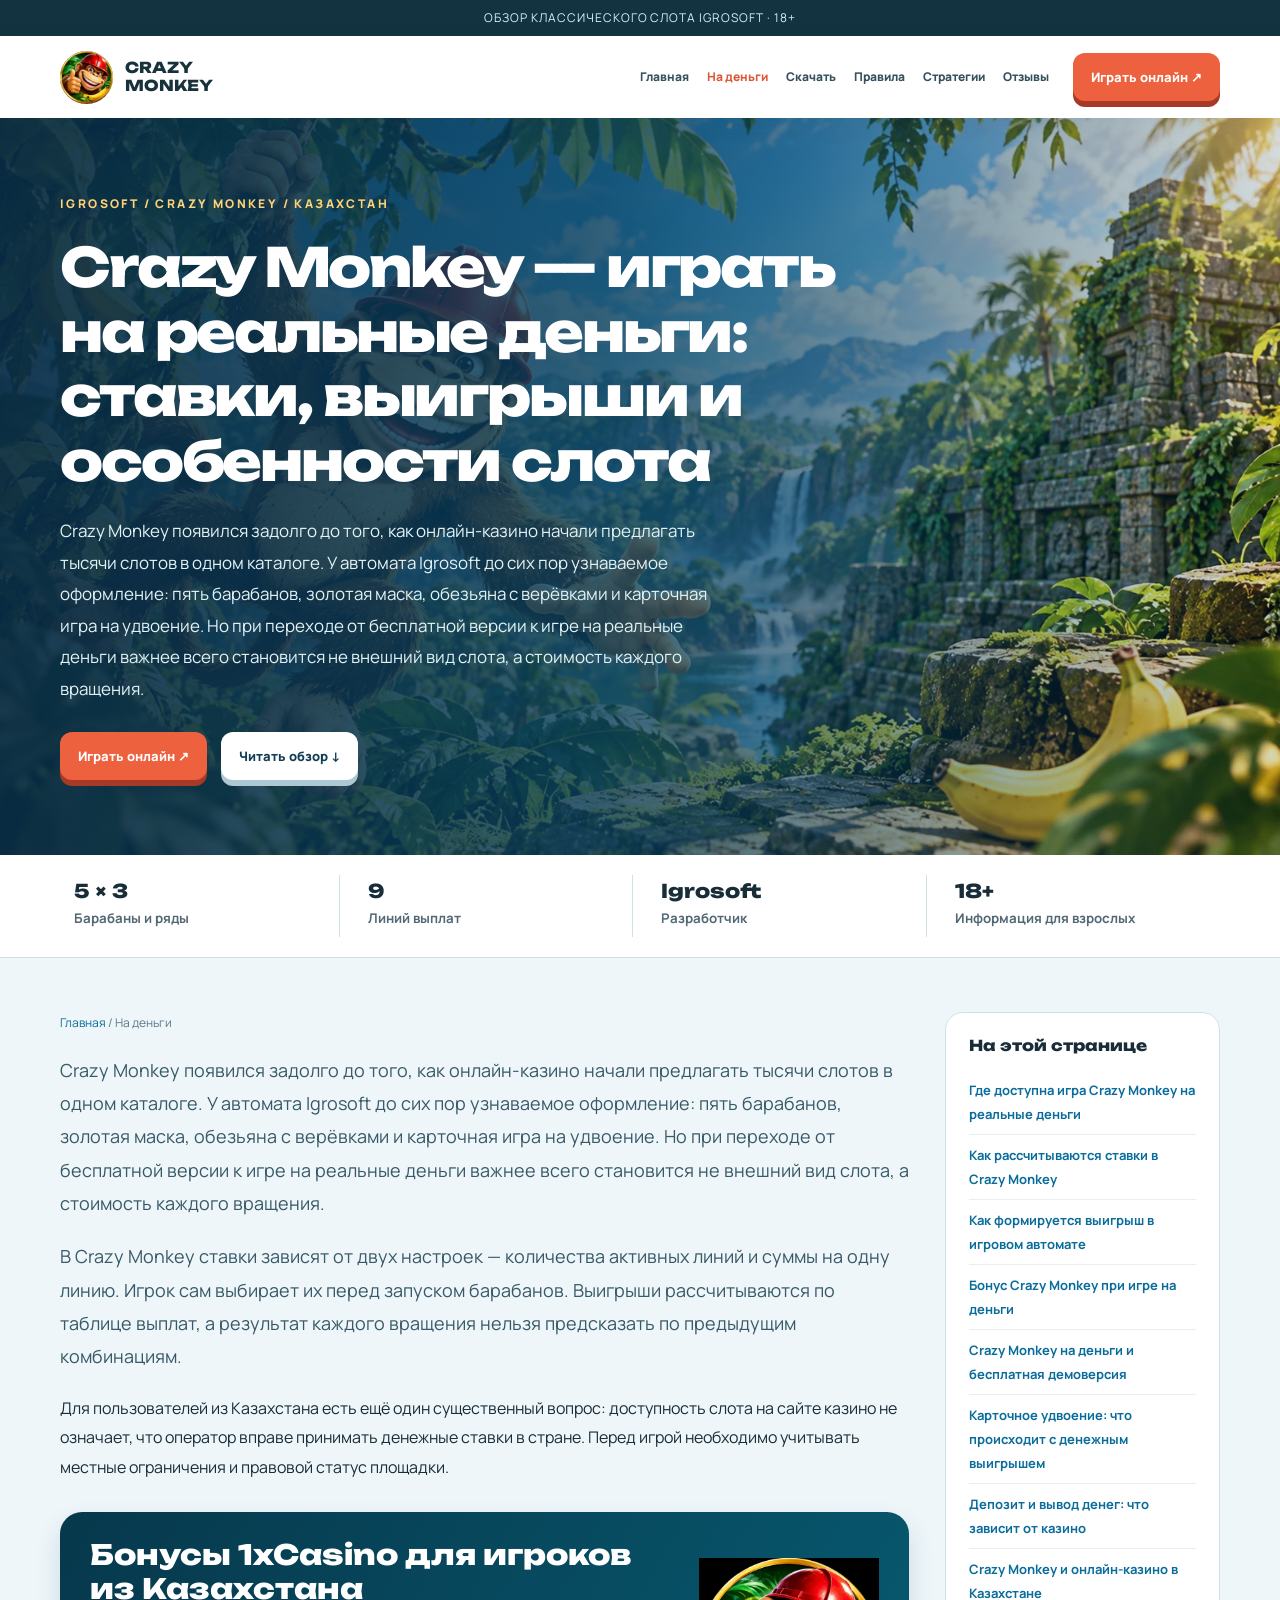
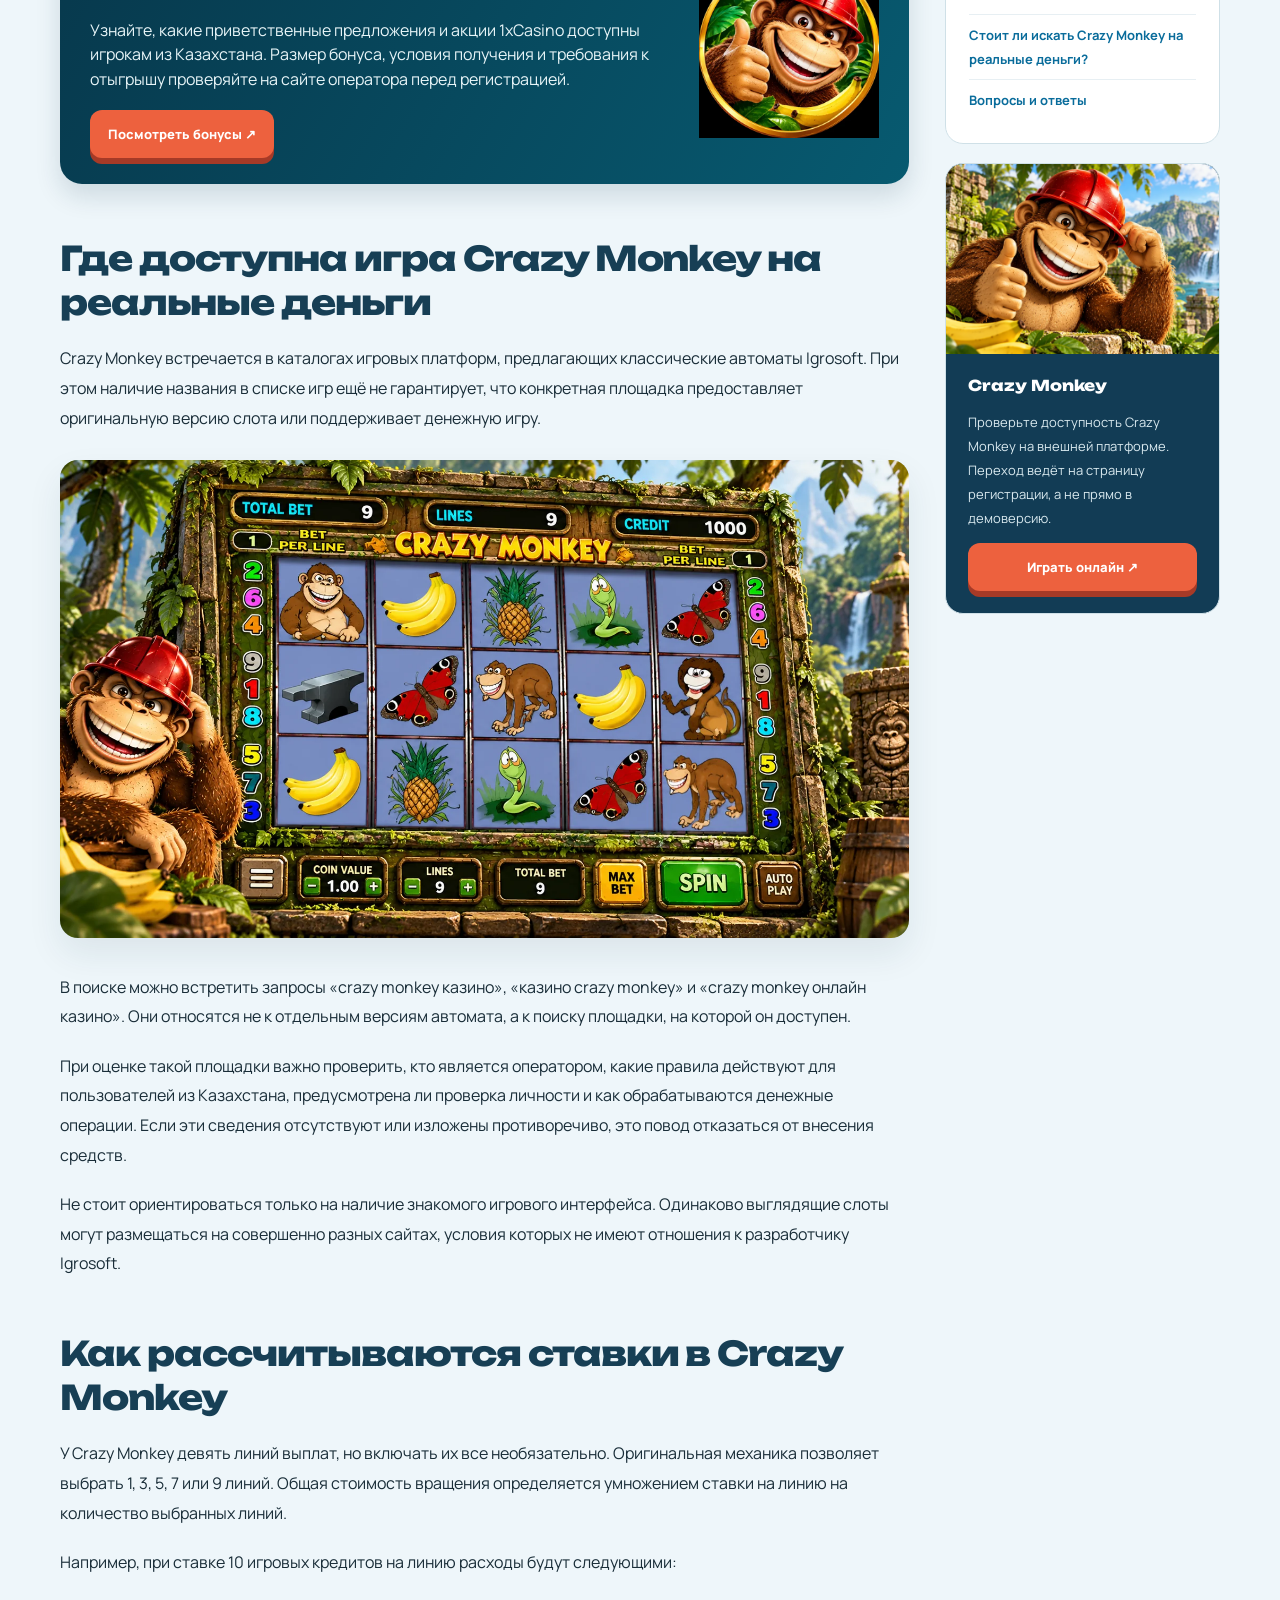
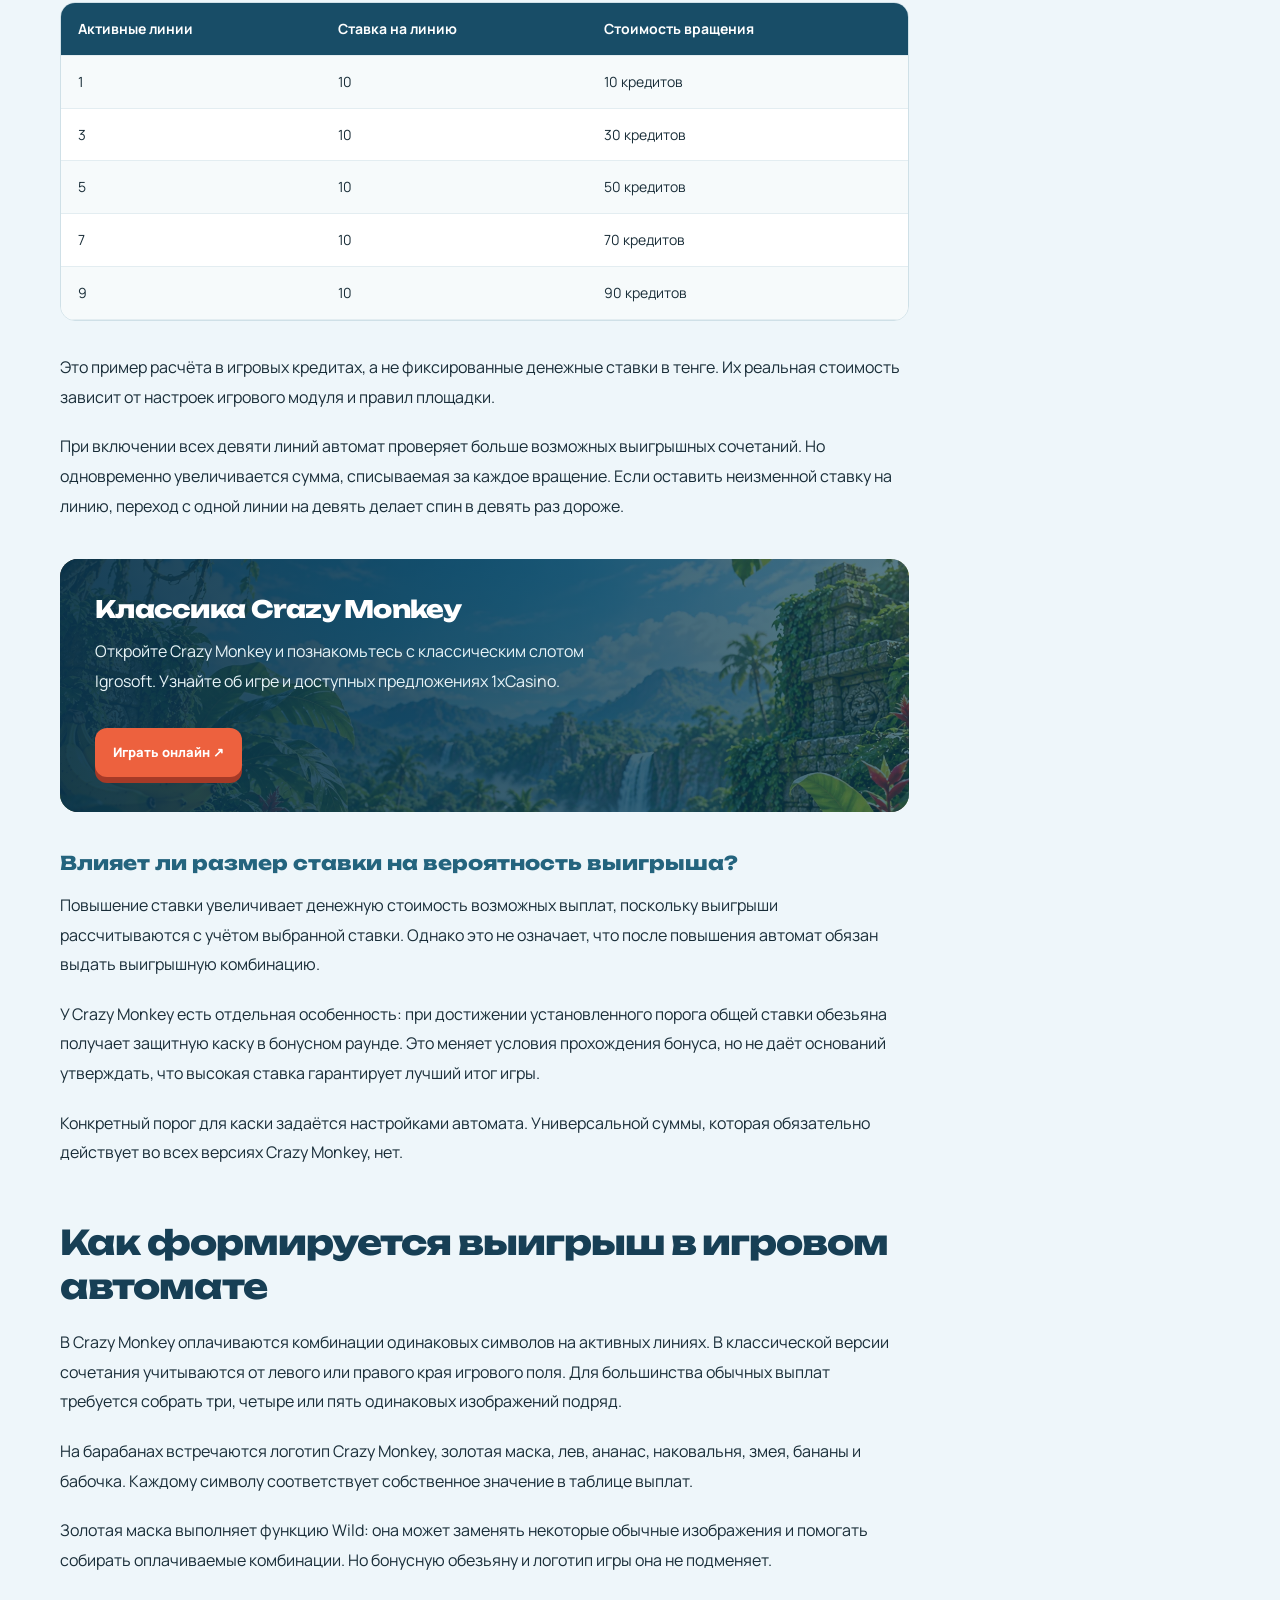
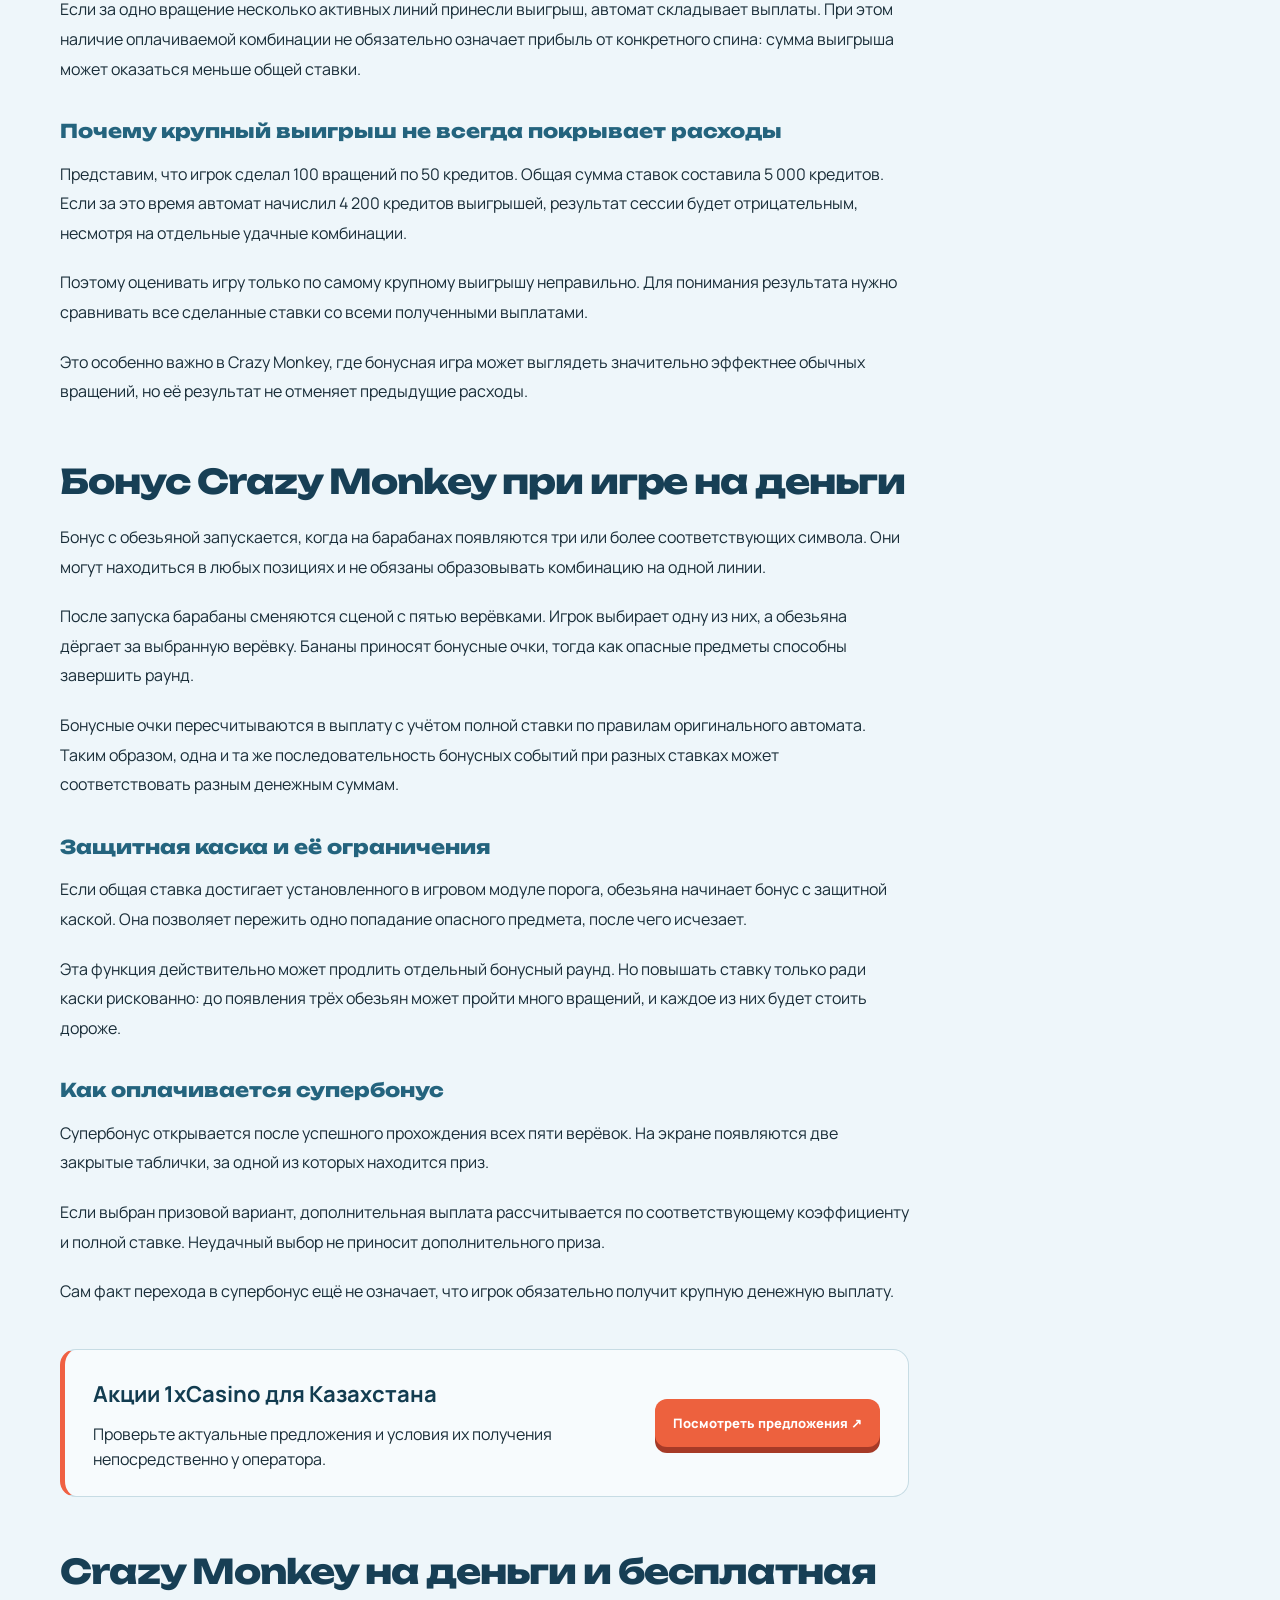
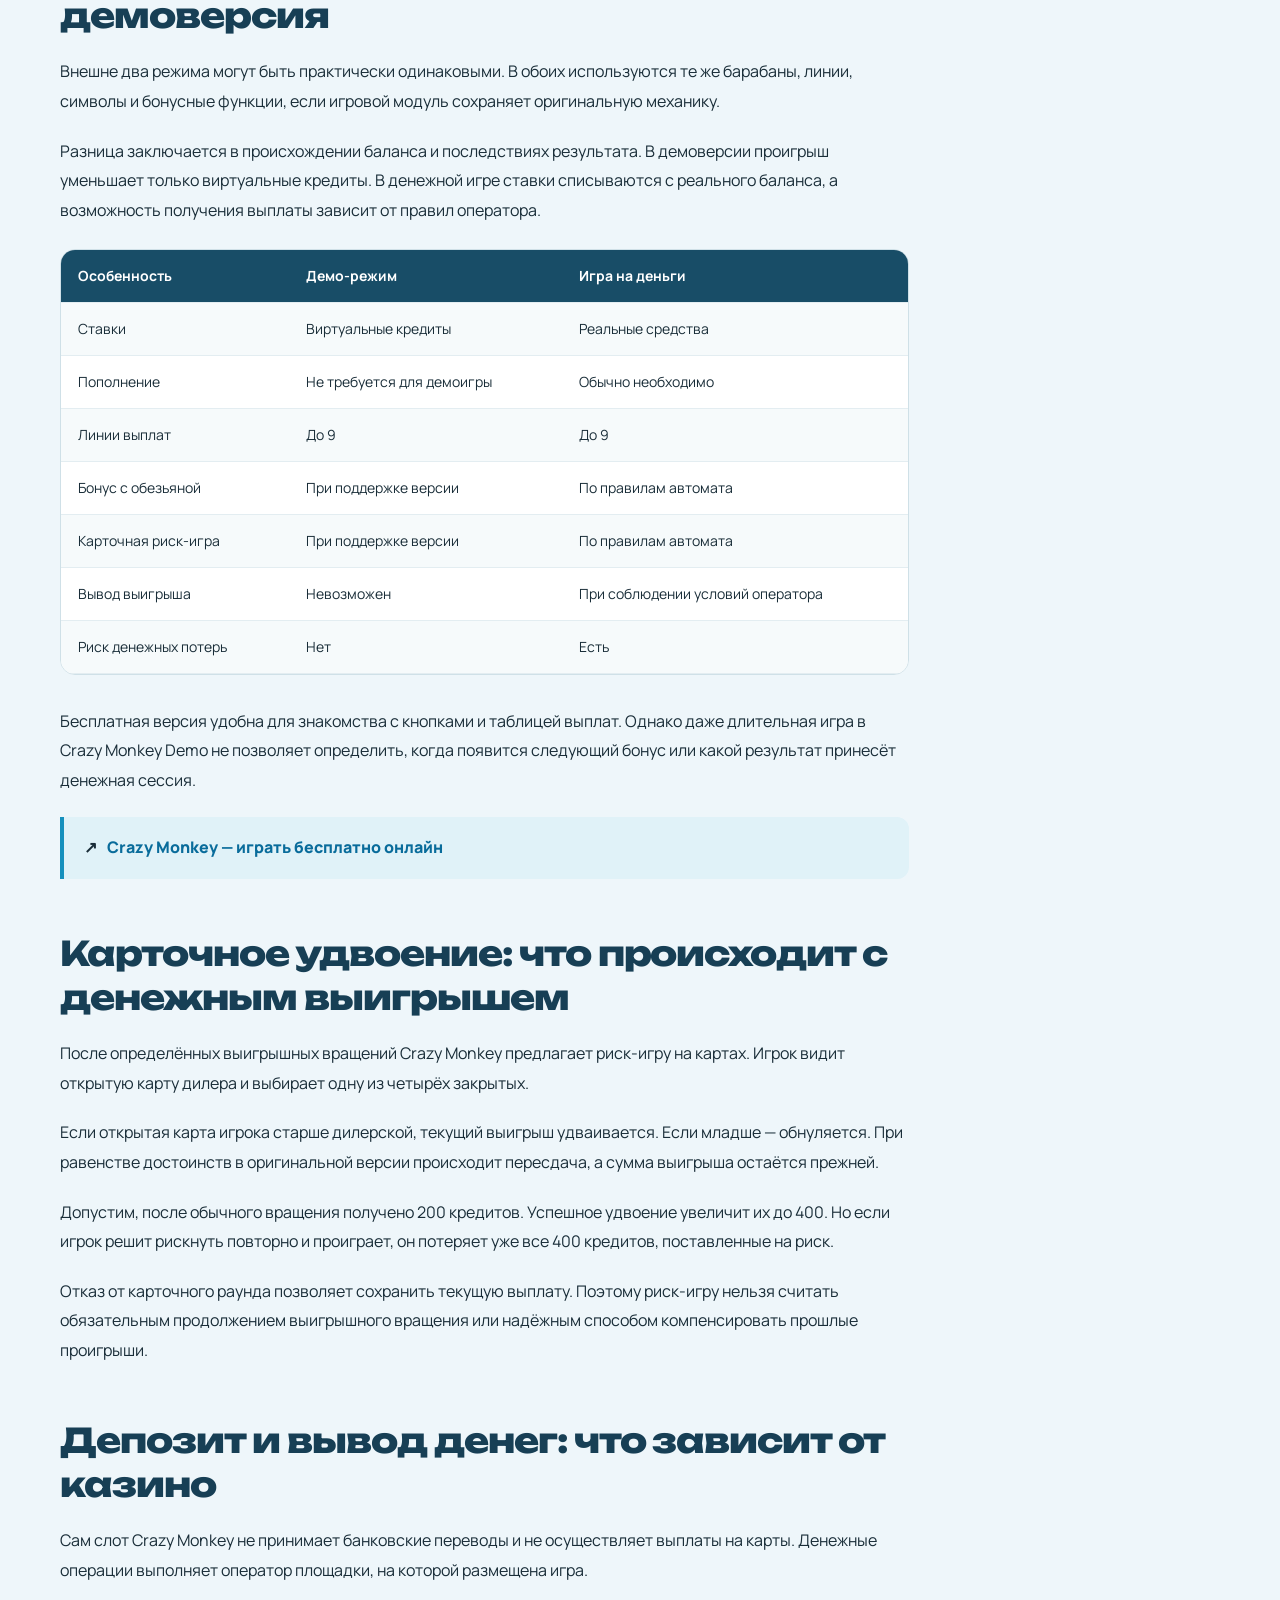
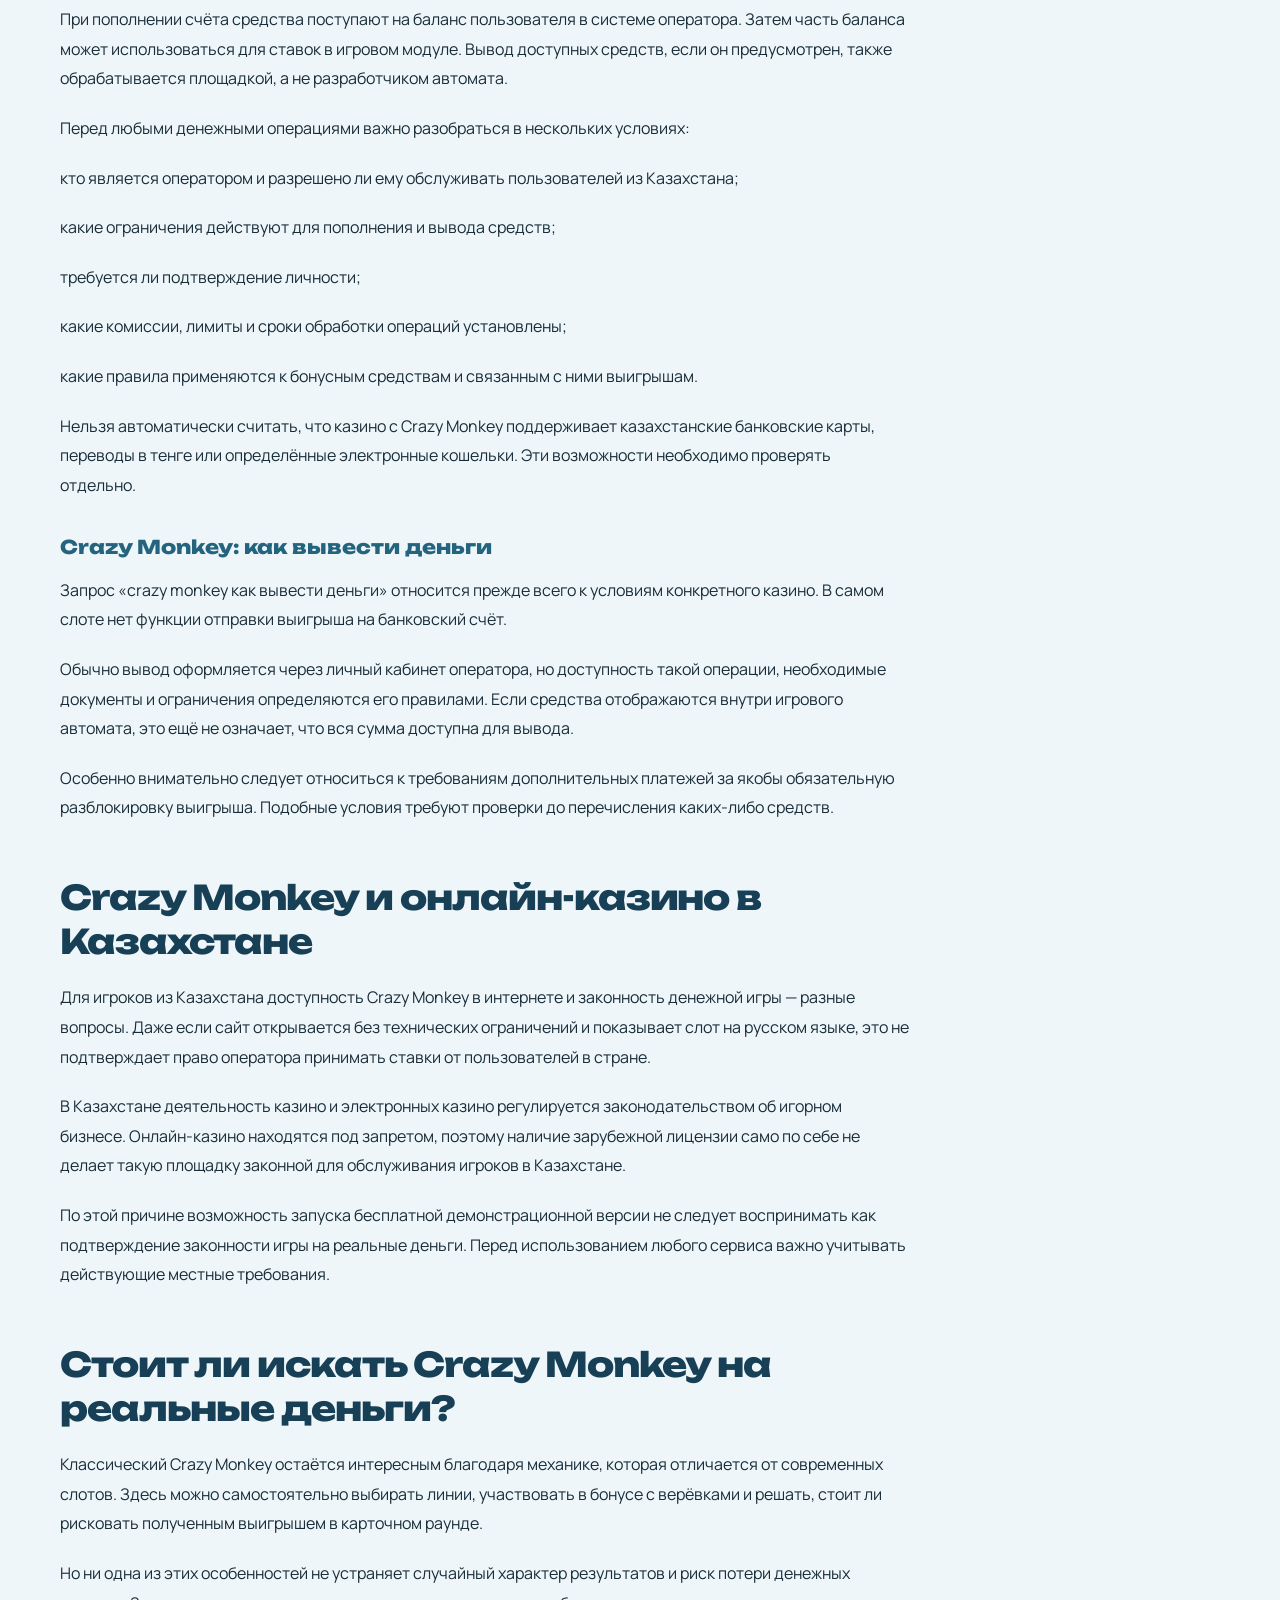
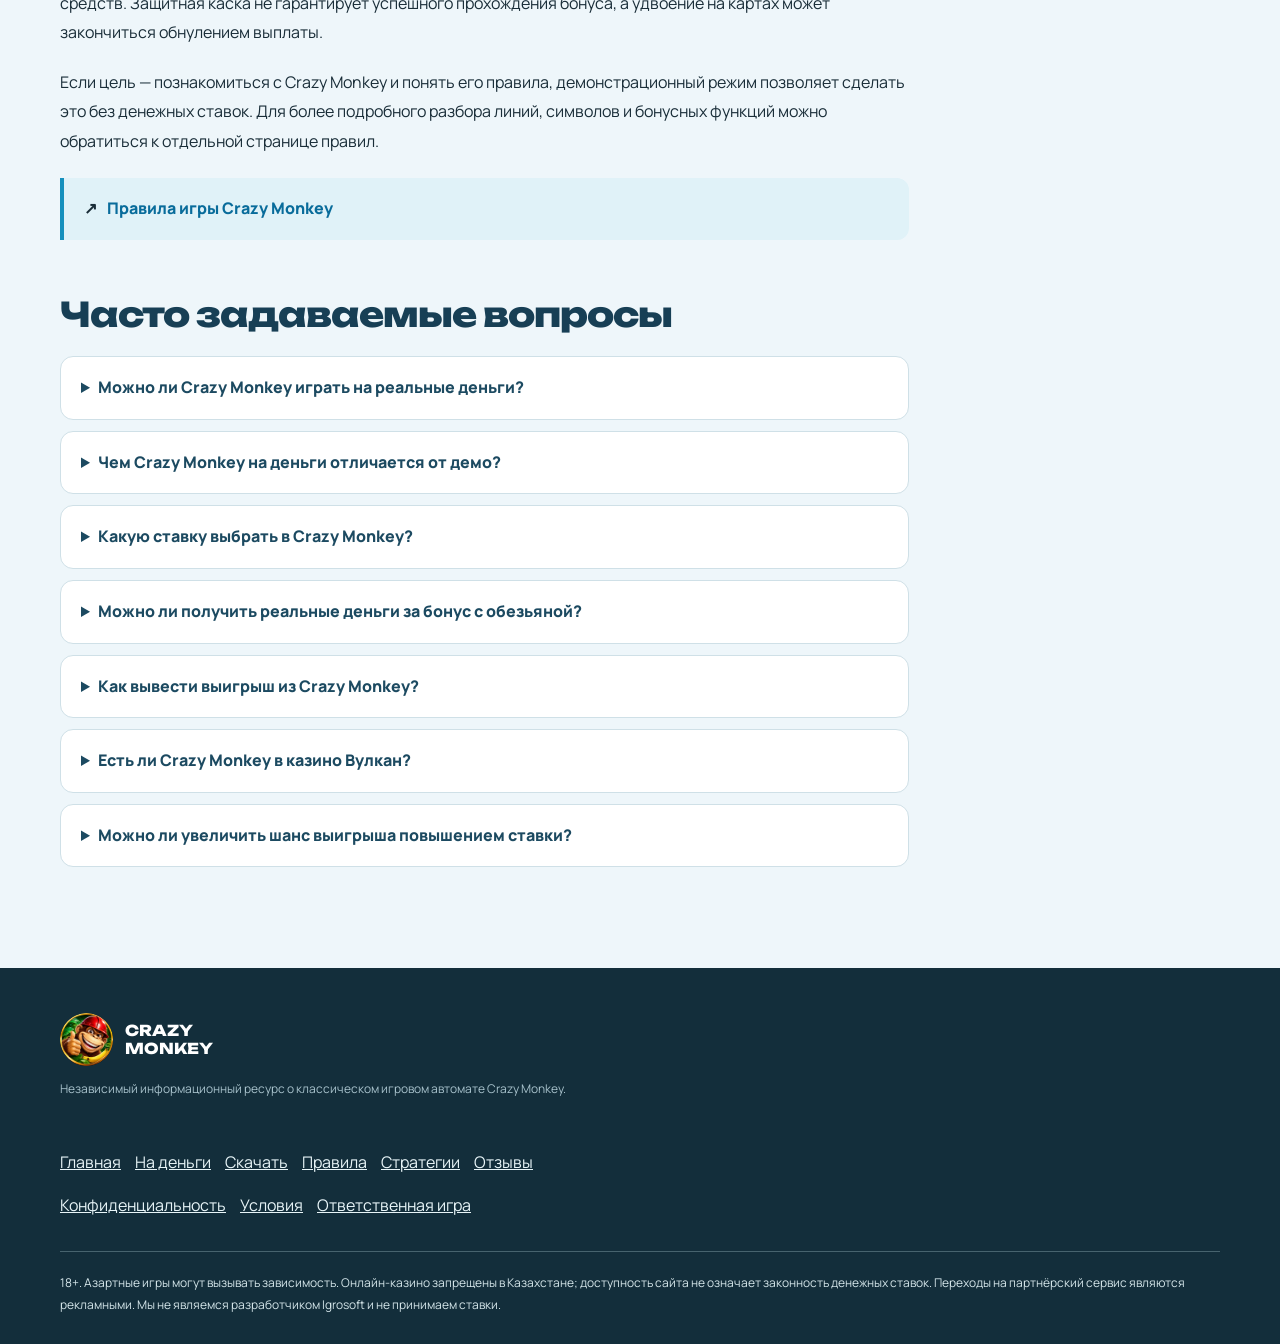
==== commit ac60cd1b: "Update2" ====
--- a/na-dengi/index.html
+++ b/na-dengi/index.html
@@ -1,3 +1,3 @@
 <!DOCTYPE html>
 
-<html lang="ru-KZ"><head><meta charset="utf-8"/><meta content="width=device-width,initial-scale=1" name="viewport"/><title>Crazy Monkey Играть на Реальные Деньги — Ставки и Выигрыши</title><meta content="Crazy Monkey играть на реальные деньги: как устроены ставки и выплаты в слоте Igrosoft, чем отличается игра на деньги от демо и что учитывать игрокам из Казахстана." name="description"/><meta content="Wdlxi5m40RlZgPPE9A_rLJYuGJonHqpvLXz26h_4JN4" name="google-site-verification"/><meta content="index,follow,max-image-preview:large" name="robots"/><link href="https://slotcrazymonkey.com/na-dengi/" rel="canonical"/><link href="/favicon.png" rel="icon" type="image/png"/><link as="image" href="/assets/hero.webp" rel="preload"/><link href="/assets/style.css" rel="stylesheet"/><meta content="website" property="og:type"/><meta content="ru_KZ" property="og:locale"/><meta content="Crazy Monkey Играть на Реальные Деньги — Ставки и Выигрыши" property="og:title"/><meta content="Crazy Monkey играть на реальные деньги: как устроены ставки и выплаты в слоте Igrosoft, чем отличается игра на деньги от демо и что учитывать игрокам из Казахстана." property="og:description"/><meta content="https://slotcrazymonkey.com/na-dengi/" property="og:url"/><meta content="https://slotcrazymonkey.com/assets/hero.webp" property="og:image"/><meta content="summary_large_image" name="twitter:card"/><script type="application/ld+json">{"@context": "https://schema.org", "@graph": [{"@type": "WebSite", "@id": "https://slotcrazymonkey.com/#website", "url": "https://slotcrazymonkey.com/", "name": "Crazy Monkey — игровой автомат Igrosoft", "inLanguage": "ru-KZ"}, {"@type": "WebPage", "@id": "https://slotcrazymonkey.com/na-dengi/#webpage", "url": "https://slotcrazymonkey.com/na-dengi/", "name": "Crazy Monkey Играть на Реальные Деньги — Ставки и Выигрыши", "description": "Crazy Monkey играть на реальные деньги: как устроены ставки и выплаты в слоте Igrosoft, чем отличается игра на деньги от демо и что учитывать игрокам из Казахстана.", "inLanguage": "ru-KZ", "isPartOf": {"@id": "https://slotcrazymonkey.com/#website"}, "primaryImageOfPage": {"@type": "ImageObject", "url": "https://slotcrazymonkey.com/assets/hero.webp"}}, {"@type": "BreadcrumbList", "itemListElement": [{"@type": "ListItem", "position": 1, "name": "Главная", "item": "https://slotcrazymonkey.com/"}, {"@type": "ListItem", "position": 2, "name": "На деньги", "item": "https://slotcrazymonkey.com/na-dengi/"}]}]}</script></head><body><div class="topbar">ОБЗОР КЛАССИЧЕСКОГО СЛОТА IGROSOFT · 18+</div><header class="header"><div class="container head"><a class="brand" href="/"><img alt="Crazy Monkey" height="53" src="/assets/favicon.webp" width="53"/><span>CRAZY<br/>MONKEY</span></a><nav aria-label="Основная навигация" class="nav"><a class="" href="/">Главная</a><a class="active" href="/na-dengi/">На деньги</a><a class="" href="/skachat/">Скачать</a><a class="" href="/pravila/">Правила</a><a class="" href="/strategiya/">Стратегии</a><a class="" href="/otzyvy/">Отзывы</a></nav><a class="headcta" href="/go/" rel="nofollow sponsored">Играть онлайн ↗</a></div></header><main><section class="hero"><div class="container"><div class="eyebrow">Igrosoft / Crazy Monkey / Казахстан</div><h1>Crazy Monkey — играть на реальные деньги: ставки, выигрыши и особенности слота</h1><p>Crazy Monkey появился задолго до того, как онлайн-казино начали предлагать тысячи слотов в одном каталоге. У автомата Igrosoft до сих пор узнаваемое оформление: пять барабанов, золотая маска, обезьяна с верёвками и карточная игра на удвоение. Но при переходе от бесплатной версии к игре на реальные деньги важнее всего становится не внешний вид слота, а стоимость каждого вращения.</p><div class="hero-actions"><a class="btn" href="/go/" rel="nofollow sponsored">Играть онлайн ↗</a><a class="btn secondary" href="#article">Читать обзор ↓</a></div></div></section><div class="info-strip"><div class="container strip"><div class="stat"><strong>5 × 3</strong><small>Барабаны и ряды</small></div><div class="stat"><strong>9</strong><small>Линий выплат</small></div><div class="stat"><strong>Igrosoft</strong><small>Разработчик</small></div><div class="stat"><strong>18+</strong><small>Информация для взрослых</small></div></div></div><div class="container layout" id="article"><article class="article"><div class="breadcrumbs"><a href="/">Главная</a> / На деньги</div><p class="intro">Crazy Monkey появился задолго до того, как онлайн-казино начали предлагать тысячи слотов в одном каталоге. У автомата Igrosoft до сих пор узнаваемое оформление: пять барабанов, золотая маска, обезьяна с верёвками и карточная игра на удвоение. Но при переходе от бесплатной версии к игре на реальные деньги важнее всего становится не внешний вид слота, а стоимость каждого вращения.</p><p class="intro">В Crazy Monkey ставки зависят от двух настроек — количества активных линий и суммы на одну линию. Игрок сам выбирает их перед запуском барабанов. Выигрыши рассчитываются по таблице выплат, а результат каждого вращения нельзя предсказать по предыдущим комбинациям.</p><p class="">Для пользователей из Казахстана есть ещё один существенный вопрос: доступность слота на сайте казино не означает, что оператор вправе принимать денежные ставки в стране. Перед игрой необходимо учитывать местные ограничения и правовой статус площадки.</p><div aria-label="Переход к Crazy Monkey" class="conversion-panel" role="region"><div><h3>Бонусы 1xCasino для игроков из Казахстана</h3><p>Узнайте, какие приветственные предложения и акции 1xCasino доступны игрокам из Казахстана. Размер бонуса, условия получения и требования к отыгрышу проверяйте на сайте оператора перед регистрацией.</p><a aria-label="Играть онлайн на внешней платформе" class="btn" href="/go/" rel="nofollow sponsored">Посмотреть бонусы ↗</a></div><img alt="Crazy Monkey — обезьяна в красной каске" decoding="async" height="180" loading="lazy" src="/assets/favicon.webp" width="180"/></div><section id="где-доступна-игра-crazy-monkey-на-реальные-деньги"><h2>Где доступна игра Crazy Monkey на реальные деньги</h2><p class="">Crazy Monkey встречается в каталогах игровых платформ, предлагающих классические автоматы Igrosoft. При этом наличие названия в списке игр ещё не гарантирует, что конкретная площадка предоставляет оригинальную версию слота или поддерживает денежную игру.</p><figure class="feature-image"><img alt="Иллюстрация Crazy Monkey: На деньги" height="900" loading="lazy" src="/assets/gameplay.webp" width="1500"/></figure><p class="">В поиске можно встретить запросы «crazy monkey казино», «казино crazy monkey» и «crazy monkey онлайн казино». Они относятся не к отдельным версиям автомата, а к поиску площадки, на которой он доступен.</p><p class="">При оценке такой площадки важно проверить, кто является оператором, какие правила действуют для пользователей из Казахстана, предусмотрена ли проверка личности и как обрабатываются денежные операции. Если эти сведения отсутствуют или изложены противоречиво, это повод отказаться от внесения средств.</p><p class="">Не стоит ориентироваться только на наличие знакомого игрового интерфейса. Одинаково выглядящие слоты могут размещаться на совершенно разных сайтах, условия которых не имеют отношения к разработчику Igrosoft.</p></section><section id="как-рассчитываются-ставки-в-crazy-monkey"><h2>Как рассчитываются ставки в Crazy Monkey</h2><p class="">У Crazy Monkey девять линий выплат, но включать их все необязательно. Оригинальная механика позволяет выбрать 1, 3, 5, 7 или 9 линий. Общая стоимость вращения определяется умножением ставки на линию на количество выбранных линий.</p><p class="">Например, при ставке 10 игровых кредитов на линию расходы будут следующими:</p><div class="table-scroll"><table class="data-table"><tr><th>Активные линии</th><th>Ставка на линию</th><th>Стоимость вращения</th></tr><tr><td>1</td><td>10</td><td>10 кредитов</td></tr><tr><td>3</td><td>10</td><td>30 кредитов</td></tr><tr><td>5</td><td>10</td><td>50 кредитов</td></tr><tr><td>7</td><td>10</td><td>70 кредитов</td></tr><tr><td>9</td><td>10</td><td>90 кредитов</td></tr></table></div><p class="">Это пример расчёта в игровых кредитах, а не фиксированные денежные ставки в тенге. Их реальная стоимость зависит от настроек игрового модуля и правил площадки.</p><p class="">При включении всех девяти линий автомат проверяет больше возможных выигрышных сочетаний. Но одновременно увеличивается сумма, списываемая за каждое вращение. Если оставить неизменной ставку на линию, переход с одной линии на девять делает спин в девять раз дороже.</p><div class="visual-cta"><h2>Классика Crazy Monkey</h2><p>Перейдите на внешнюю игровую платформу, чтобы проверить доступность Crazy Monkey и демонстрационного режима. Ссылка ведёт на страницу регистрации; бесплатная игра не гарантирована.</p><a class="btn" href="/go/" rel="nofollow sponsored">Играть онлайн ↗</a></div><h3>Влияет ли размер ставки на вероятность выигрыша?</h3><p class="">Повышение ставки увеличивает денежную стоимость возможных выплат, поскольку выигрыши рассчитываются с учётом выбранной ставки. Однако это не означает, что после повышения автомат обязан выдать выигрышную комбинацию.</p><p class="">У Crazy Monkey есть отдельная особенность: при достижении установленного порога общей ставки обезьяна получает защитную каску в бонусном раунде. Это меняет условия прохождения бонуса, но не даёт оснований утверждать, что высокая ставка гарантирует лучший итог игры.</p><p class="">Конкретный порог для каски задаётся настройками автомата. Универсальной суммы, которая обязательно действует во всех версиях Crazy Monkey, нет.</p></section><section id="как-формируется-выигрыш-в-игровом-автомате"><h2>Как формируется выигрыш в игровом автомате</h2><p class="">В Crazy Monkey оплачиваются комбинации одинаковых символов на активных линиях. В классической версии сочетания учитываются от левого или правого края игрового поля. Для большинства обычных выплат требуется собрать три, четыре или пять одинаковых изображений подряд.</p><p class="">На барабанах встречаются логотип Crazy Monkey, золотая маска, лев, ананас, наковальня, змея, бананы и бабочка. Каждому символу соответствует собственное значение в таблице выплат.</p><p class="">Золотая маска выполняет функцию Wild: она может заменять некоторые обычные изображения и помогать собирать оплачиваемые комбинации. Но бонусную обезьяну и логотип игры она не подменяет.</p><p class="">Если за одно вращение несколько активных линий принесли выигрыш, автомат складывает выплаты. При этом наличие оплачиваемой комбинации не обязательно означает прибыль от конкретного спина: сумма выигрыша может оказаться меньше общей ставки.</p><h3>Почему крупный выигрыш не всегда покрывает расходы</h3><p class="">Представим, что игрок сделал 100 вращений по 50 кредитов. Общая сумма ставок составила 5 000 кредитов. Если за это время автомат начислил 4 200 кредитов выигрышей, результат сессии будет отрицательным, несмотря на отдельные удачные комбинации.</p><p class="">Поэтому оценивать игру только по самому крупному выигрышу неправильно. Для понимания результата нужно сравнивать все сделанные ставки со всеми полученными выплатами.</p><p class="">Это особенно важно в Crazy Monkey, где бонусная игра может выглядеть значительно эффектнее обычных вращений, но её результат не отменяет предыдущие расходы.</p></section><section id="бонус-crazy-monkey-при-игре-на-деньги"><h2>Бонус Crazy Monkey при игре на деньги</h2><p class="">Бонус с обезьяной запускается, когда на барабанах появляются три или более соответствующих символа. Они могут находиться в любых позициях и не обязаны образовывать комбинацию на одной линии.</p><p class="">После запуска барабаны сменяются сценой с пятью верёвками. Игрок выбирает одну из них, а обезьяна дёргает за выбранную верёвку. Бананы приносят бонусные очки, тогда как опасные предметы способны завершить раунд.</p><p class="">Бонусные очки пересчитываются в выплату с учётом полной ставки по правилам оригинального автомата. Таким образом, одна и та же последовательность бонусных событий при разных ставках может соответствовать разным денежным суммам.</p><h3>Защитная каска и её ограничения</h3><p class="">Если общая ставка достигает установленного в игровом модуле порога, обезьяна начинает бонус с защитной каской. Она позволяет пережить одно попадание опасного предмета, после чего исчезает.</p><p class="">Эта функция действительно может продлить отдельный бонусный раунд. Но повышать ставку только ради каски рискованно: до появления трёх обезьян может пройти много вращений, и каждое из них будет стоить дороже.</p><h3>Как оплачивается супербонус</h3><p class="">Супербонус открывается после успешного прохождения всех пяти верёвок. На экране появляются две закрытые таблички, за одной из которых находится приз.</p><p class="">Если выбран призовой вариант, дополнительная выплата рассчитывается по соответствующему коэффициенту и полной ставке. Неудачный выбор не приносит дополнительного приза.</p><p class="">Сам факт перехода в супербонус ещё не означает, что игрок обязательно получит крупную денежную выплату.</p></section><section id="crazy-monkey-на-деньги-и-бесплатная-демоверсия"><section class="bonus-inline"><div><strong>Акции 1xCasino для Казахстана</strong><p>Проверьте актуальные предложения и условия их получения непосредственно у оператора.</p></div><a class="btn" href="/go/" rel="nofollow sponsored">Посмотреть предложения ↗</a></section><h2>Crazy Monkey на деньги и бесплатная демоверсия</h2><p class="">Внешне два режима могут быть практически одинаковыми. В обоих используются те же барабаны, линии, символы и бонусные функции, если игровой модуль сохраняет оригинальную механику.</p><p class="">Разница заключается в происхождении баланса и последствиях результата. В демоверсии проигрыш уменьшает только виртуальные кредиты. В денежной игре ставки списываются с реального баланса, а возможность получения выплаты зависит от правил оператора.</p><div class="table-scroll"><table class="data-table"><tr><th>Особенность</th><th>Демо-режим</th><th>Игра на деньги</th></tr><tr><td>Ставки</td><td>Виртуальные кредиты</td><td>Реальные средства</td></tr><tr><td>Пополнение</td><td>Не требуется для демоигры</td><td>Обычно необходимо</td></tr><tr><td>Линии выплат</td><td>До 9</td><td>До 9</td></tr><tr><td>Бонус с обезьяной</td><td>При поддержке версии</td><td>По правилам автомата</td></tr><tr><td>Карточная риск-игра</td><td>При поддержке версии</td><td>По правилам автомата</td></tr><tr><td>Вывод выигрыша</td><td>Невозможен</td><td>При соблюдении условий оператора</td></tr><tr><td>Риск денежных потерь</td><td>Нет</td><td>Есть</td></tr></table></div><p class="">Бесплатная версия удобна для знакомства с кнопками и таблицей выплат. Однако даже длительная игра в Crazy Monkey Demo не позволяет определить, когда появится следующий бонус или какой результат принесёт денежная сессия.</p><div class="crosslink">↗ <a href="/">Crazy Monkey — играть бесплатно онлайн</a></div></section><section id="карточное-удвоение-что-происходит-с-денежным-выигрышем"><h2>Карточное удвоение: что происходит с денежным выигрышем</h2><p class="">После определённых выигрышных вращений Crazy Monkey предлагает риск-игру на картах. Игрок видит открытую карту дилера и выбирает одну из четырёх закрытых.</p><p class="">Если открытая карта игрока старше дилерской, текущий выигрыш удваивается. Если младше — обнуляется. При равенстве достоинств в оригинальной версии происходит пересдача, а сумма выигрыша остаётся прежней.</p><p class="">Допустим, после обычного вращения получено 200 кредитов. Успешное удвоение увеличит их до 400. Но если игрок решит рискнуть повторно и проиграет, он потеряет уже все 400 кредитов, поставленные на риск.</p><p class="">Отказ от карточного раунда позволяет сохранить текущую выплату. Поэтому риск-игру нельзя считать обязательным продолжением выигрышного вращения или надёжным способом компенсировать прошлые проигрыши.</p></section><section id="депозит-и-вывод-денег-что-зависит-от-казино"><h2>Депозит и вывод денег: что зависит от казино</h2><p class="">Сам слот Crazy Monkey не принимает банковские переводы и не осуществляет выплаты на карты. Денежные операции выполняет оператор площадки, на которой размещена игра.</p><p class="">При пополнении счёта средства поступают на баланс пользователя в системе оператора. Затем часть баланса может использоваться для ставок в игровом модуле. Вывод доступных средств, если он предусмотрен, также обрабатывается площадкой, а не разработчиком автомата.</p><p class="">Перед любыми денежными операциями важно разобраться в нескольких условиях:</p><p class="">кто является оператором и разрешено ли ему обслуживать пользователей из Казахстана;</p><p class="">какие ограничения действуют для пополнения и вывода средств;</p><p class="">требуется ли подтверждение личности;</p><p class="">какие комиссии, лимиты и сроки обработки операций установлены;</p><p class="">какие правила применяются к бонусным средствам и связанным с ними выигрышам.</p><p class="">Нельзя автоматически считать, что казино с Crazy Monkey поддерживает казахстанские банковские карты, переводы в тенге или определённые электронные кошельки. Эти возможности необходимо проверять отдельно.</p><h3>Crazy Monkey: как вывести деньги</h3><p class="">Запрос «crazy monkey как вывести деньги» относится прежде всего к условиям конкретного казино. В самом слоте нет функции отправки выигрыша на банковский счёт.</p><p class="">Обычно вывод оформляется через личный кабинет оператора, но доступность такой операции, необходимые документы и ограничения определяются его правилами. Если средства отображаются внутри игрового автомата, это ещё не означает, что вся сумма доступна для вывода.</p><p class="">Особенно внимательно следует относиться к требованиям дополнительных платежей за якобы обязательную разблокировку выигрыша. Подобные условия требуют проверки до перечисления каких-либо средств.</p></section><section id="crazy-monkey-и-онлаи-н-казино-в-казахстане"><h2>Crazy Monkey и онлайн-казино в Казахстане</h2><p class="">Для игроков из Казахстана доступность Crazy Monkey в интернете и законность денежной игры — разные вопросы. Даже если сайт открывается без технических ограничений и показывает слот на русском языке, это не подтверждает право оператора принимать ставки от пользователей в стране.</p><p class="">В Казахстане деятельность казино и электронных казино регулируется законодательством об игорном бизнесе. Онлайн-казино находятся под запретом, поэтому наличие зарубежной лицензии само по себе не делает такую площадку законной для обслуживания игроков в Казахстане.</p><p class="">По этой причине возможность запуска бесплатной демонстрационной версии не следует воспринимать как подтверждение законности игры на реальные деньги. Перед использованием любого сервиса важно учитывать действующие местные требования.</p></section><section id="стоит-ли-искать-crazy-monkey-на-реальные-деньги"><h2>Стоит ли искать Crazy Monkey на реальные деньги?</h2><p class="">Классический Crazy Monkey остаётся интересным благодаря механике, которая отличается от современных слотов. Здесь можно самостоятельно выбирать линии, участвовать в бонусе с верёвками и решать, стоит ли рисковать полученным выигрышем в карточном раунде.</p><p class="">Но ни одна из этих особенностей не устраняет случайный характер результатов и риск потери денежных средств. Защитная каска не гарантирует успешного прохождения бонуса, а удвоение на картах может закончиться обнулением выплаты.</p><p class="">Если цель — познакомиться с Crazy Monkey и понять его правила, демонстрационный режим позволяет сделать это без денежных ставок. Для более подробного разбора линий, символов и бонусных функций можно обратиться к отдельной странице правил.</p><div class="crosslink">↗ <a href="/pravila/">Правила игры Crazy Monkey</a></div></section><section class="faq" id="faq"><h2>Часто задаваемые вопросы</h2><details><summary>Можно ли Crazy Monkey играть на реальные деньги?</summary><p>Денежные версии слота могут встречаться на игровых платформах. Однако возможность технически запустить такую игру не означает, что оператор вправе принимать ставки от пользователей из Казахстана.</p></details><details><summary>Чем Crazy Monkey на деньги отличается от демо?</summary><p>Основная механика может совпадать, но в демоверсии используются виртуальные кредиты, которые нельзя вывести. При денежной игре ставки списываются с реального баланса, а выплаты зависят от условий оператора.</p></details><details><summary>Какую ставку выбрать в Crazy Monkey?</summary><p>Общая ставка рассчитывается умножением ставки на линию на число активных линий. Выбор зависит от настроек игрового модуля и допустимого размера расходов. Ставки, которая гарантировала бы выигрыш, не существует.</p></details><details><summary>Можно ли получить реальные деньги за бонус с обезьяной?</summary><p>В денежной версии бонусная выплата учитывается в игровом балансе по правилам автомата. Возможность её последующего вывода зависит от оператора, правовых ограничений и условий использования счёта.</p></details><details><summary>Как вывести выигрыш из Crazy Monkey?</summary><p>Сам игровой автомат не выполняет денежные переводы. Если оператор законно предоставляет такую услугу, вывод оформляется через его платёжную систему с учётом установленных требований.</p></details><details><summary>Есть ли Crazy Monkey в казино Вулкан?</summary><p>Название Crazy Monkey встречается в поисковых запросах вместе с брендом «Вулкан», но это не подтверждает наличие оригинального слота на конкретном сайте. Также нужно учитывать, что разные площадки могут использовать похожие названия.</p></details><details><summary>Можно ли увеличить шанс выигрыша повышением ставки?</summary><p>Повышение ставки влияет на стоимость вращения и размер возможных выплат. В некоторых настройках оригинального Crazy Monkey оно также позволяет получить защитную каску, но не гарантирует выпадение выигрышных комбинаций или бонуса.</p></details></section></article><aside class="aside"><div class="aside-box toc"><h2>На этой странице</h2><a href="#где-доступна-игра-crazy-monkey-на-реальные-деньги">Где доступна игра Crazy Monkey на реальные деньги</a><a href="#как-рассчитываются-ставки-в-crazy-monkey">Как рассчитываются ставки в Crazy Monkey</a><a href="#как-формируется-выигрыш-в-игровом-автомате">Как формируется выигрыш в игровом автомате</a><a href="#бонус-crazy-monkey-при-игре-на-деньги">Бонус Crazy Monkey при игре на деньги</a><a href="#crazy-monkey-на-деньги-и-бесплатная-демоверсия">Crazy Monkey на деньги и бесплатная демоверсия</a><a href="#карточное-удвоение-что-происходит-с-денежным-выигрышем">Карточное удвоение: что происходит с денежным выигрышем</a><a href="#депозит-и-вывод-денег-что-зависит-от-казино">Депозит и вывод денег: что зависит от казино</a><a href="#crazy-monkey-и-онлаи-н-казино-в-казахстане">Crazy Monkey и онлайн-казино в Казахстане</a><a href="#стоит-ли-искать-crazy-monkey-на-реальные-деньги">Стоит ли искать Crazy Monkey на реальные деньги?</a><a href="#faq">Вопросы и ответы</a></div><div class="aside-box aside-promo"><img alt="Обезьяна Crazy Monkey в красной каске" height="360" loading="lazy" src="/assets/monkey.webp" width="500"/><div class="inside"><h2>Crazy Monkey</h2><p>Проверьте доступность Crazy Monkey на внешней платформе. Переход ведёт на страницу регистрации, а не прямо в демоверсию.</p><a class="btn" href="/go/" rel="nofollow sponsored">Играть онлайн ↗</a></div></div></aside></div></main><footer class="footer"><div class="container"><div class="footer-grid"><div><a class="brand" href="/"><img alt="Crazy Monkey" height="53" src="/assets/favicon.webp" width="53"/><span>CRAZY<br/>MONKEY</span></a><p>Независимый информационный ресурс о классическом игровом автомате Crazy Monkey.</p></div><nav><a class="" href="/">Главная</a><a class="active" href="/na-dengi/">На деньги</a><a class="" href="/skachat/">Скачать</a><a class="" href="/pravila/">Правила</a><a class="" href="/strategiya/">Стратегии</a><a class="" href="/otzyvy/">Отзывы</a><a href="/privacy/">Конфиденциальность</a><a href="/terms/">Условия</a><a href="/responsible-gaming/">Ответственная игра</a></nav></div><div class="legal">18+. Азартные игры могут вызывать зависимость. Онлайн-казино запрещены в Казахстане; доступность сайта не означает законность денежных ставок. Переходы на партнёрский сервис являются рекламными. Мы не являемся разработчиком Igrosoft и не принимаем ставки.</div></div></footer></body></html>+<html lang="ru-KZ"><head><meta charset="utf-8"/><meta content="width=device-width,initial-scale=1" name="viewport"/><title>Crazy Monkey Играть на Реальные Деньги — Ставки и Выигрыши</title><meta content="Crazy Monkey играть на реальные деньги: как устроены ставки и выплаты в слоте Igrosoft, чем отличается игра на деньги от демо и что учитывать игрокам из Казахстана." name="description"/><meta content="Wdlxi5m40RlZgPPE9A_rLJYuGJonHqpvLXz26h_4JN4" name="google-site-verification"/><meta content="index,follow,max-image-preview:large" name="robots"/><link href="https://slotcrazymonkey.com/na-dengi/" rel="canonical"/><link href="/favicon.png" rel="icon" type="image/png"/><link as="image" href="/assets/hero.webp" rel="preload"/><link href="/assets/style.css" rel="stylesheet"/><meta content="website" property="og:type"/><meta content="ru_KZ" property="og:locale"/><meta content="Crazy Monkey Играть на Реальные Деньги — Ставки и Выигрыши" property="og:title"/><meta content="Crazy Monkey играть на реальные деньги: как устроены ставки и выплаты в слоте Igrosoft, чем отличается игра на деньги от демо и что учитывать игрокам из Казахстана." property="og:description"/><meta content="https://slotcrazymonkey.com/na-dengi/" property="og:url"/><meta content="https://slotcrazymonkey.com/assets/hero.webp" property="og:image"/><meta content="summary_large_image" name="twitter:card"/><script type="application/ld+json">{"@context": "https://schema.org", "@graph": [{"@type": "WebSite", "@id": "https://slotcrazymonkey.com/#website", "url": "https://slotcrazymonkey.com/", "name": "Crazy Monkey — игровой автомат Igrosoft", "inLanguage": "ru-KZ"}, {"@type": "WebPage", "@id": "https://slotcrazymonkey.com/na-dengi/#webpage", "url": "https://slotcrazymonkey.com/na-dengi/", "name": "Crazy Monkey Играть на Реальные Деньги — Ставки и Выигрыши", "description": "Crazy Monkey играть на реальные деньги: как устроены ставки и выплаты в слоте Igrosoft, чем отличается игра на деньги от демо и что учитывать игрокам из Казахстана.", "inLanguage": "ru-KZ", "isPartOf": {"@id": "https://slotcrazymonkey.com/#website"}, "primaryImageOfPage": {"@type": "ImageObject", "url": "https://slotcrazymonkey.com/assets/hero.webp"}}, {"@type": "BreadcrumbList", "itemListElement": [{"@type": "ListItem", "position": 1, "name": "Главная", "item": "https://slotcrazymonkey.com/"}, {"@type": "ListItem", "position": 2, "name": "На деньги", "item": "https://slotcrazymonkey.com/na-dengi/"}]}]}</script></head><body><div class="topbar">ОБЗОР КЛАССИЧЕСКОГО СЛОТА IGROSOFT · 18+</div><header class="header"><div class="container head"><a class="brand" href="/"><img alt="Crazy Monkey" height="53" src="/assets/favicon.webp" width="53"/><span>CRAZY<br/>MONKEY</span></a><nav aria-label="Основная навигация" class="nav"><a class="" href="/">Главная</a><a class="active" href="/na-dengi/">На деньги</a><a class="" href="/skachat/">Скачать</a><a class="" href="/pravila/">Правила</a><a class="" href="/strategiya/">Стратегии</a><a class="" href="/otzyvy/">Отзывы</a></nav><a class="headcta" href="/go/" rel="nofollow sponsored">Играть онлайн ↗</a></div></header><main><section class="hero"><div class="container"><div class="eyebrow">Igrosoft / Crazy Monkey / Казахстан</div><h1>Crazy Monkey — играть на реальные деньги: ставки, выигрыши и особенности слота</h1><p>Crazy Monkey появился задолго до того, как онлайн-казино начали предлагать тысячи слотов в одном каталоге. У автомата Igrosoft до сих пор узнаваемое оформление: пять барабанов, золотая маска, обезьяна с верёвками и карточная игра на удвоение. Но при переходе от бесплатной версии к игре на реальные деньги важнее всего становится не внешний вид слота, а стоимость каждого вращения.</p><div class="hero-actions"><a class="btn" href="/go/" rel="nofollow sponsored">Играть онлайн ↗</a><a class="btn secondary" href="#article">Читать обзор ↓</a></div></div></section><div class="info-strip"><div class="container strip"><div class="stat"><strong>5 × 3</strong><small>Барабаны и ряды</small></div><div class="stat"><strong>9</strong><small>Линий выплат</small></div><div class="stat"><strong>Igrosoft</strong><small>Разработчик</small></div><div class="stat"><strong>18+</strong><small>Информация для взрослых</small></div></div></div><div class="container layout" id="article"><article class="article"><div class="breadcrumbs"><a href="/">Главная</a> / На деньги</div><p class="intro">Crazy Monkey появился задолго до того, как онлайн-казино начали предлагать тысячи слотов в одном каталоге. У автомата Igrosoft до сих пор узнаваемое оформление: пять барабанов, золотая маска, обезьяна с верёвками и карточная игра на удвоение. Но при переходе от бесплатной версии к игре на реальные деньги важнее всего становится не внешний вид слота, а стоимость каждого вращения.</p><p class="intro">В Crazy Monkey ставки зависят от двух настроек — количества активных линий и суммы на одну линию. Игрок сам выбирает их перед запуском барабанов. Выигрыши рассчитываются по таблице выплат, а результат каждого вращения нельзя предсказать по предыдущим комбинациям.</p><p class="">Для пользователей из Казахстана есть ещё один существенный вопрос: доступность слота на сайте казино не означает, что оператор вправе принимать денежные ставки в стране. Перед игрой необходимо учитывать местные ограничения и правовой статус площадки.</p><div aria-label="Переход к Crazy Monkey" class="conversion-panel" role="region"><div><h3>Бонусы 1xCasino для игроков из Казахстана</h3><p>Узнайте, какие приветственные предложения и акции 1xCasino доступны игрокам из Казахстана. Размер бонуса, условия получения и требования к отыгрышу проверяйте на сайте оператора перед регистрацией.</p><a aria-label="Играть онлайн на внешней платформе" class="btn" href="/go/" rel="nofollow sponsored">Посмотреть бонусы ↗</a></div><img alt="Crazy Monkey — обезьяна в красной каске" decoding="async" height="180" loading="lazy" src="/assets/favicon.webp" width="180"/></div><section id="где-доступна-игра-crazy-monkey-на-реальные-деньги"><h2>Где доступна игра Crazy Monkey на реальные деньги</h2><p class="">Crazy Monkey встречается в каталогах игровых платформ, предлагающих классические автоматы Igrosoft. При этом наличие названия в списке игр ещё не гарантирует, что конкретная площадка предоставляет оригинальную версию слота или поддерживает денежную игру.</p><figure class="feature-image"><img alt="Иллюстрация Crazy Monkey: На деньги" height="900" loading="lazy" src="/assets/gameplay.webp" width="1500"/></figure><p class="">В поиске можно встретить запросы «crazy monkey казино», «казино crazy monkey» и «crazy monkey онлайн казино». Они относятся не к отдельным версиям автомата, а к поиску площадки, на которой он доступен.</p><p class="">При оценке такой площадки важно проверить, кто является оператором, какие правила действуют для пользователей из Казахстана, предусмотрена ли проверка личности и как обрабатываются денежные операции. Если эти сведения отсутствуют или изложены противоречиво, это повод отказаться от внесения средств.</p><p class="">Не стоит ориентироваться только на наличие знакомого игрового интерфейса. Одинаково выглядящие слоты могут размещаться на совершенно разных сайтах, условия которых не имеют отношения к разработчику Igrosoft.</p></section><section id="как-рассчитываются-ставки-в-crazy-monkey"><h2>Как рассчитываются ставки в Crazy Monkey</h2><p class="">У Crazy Monkey девять линий выплат, но включать их все необязательно. Оригинальная механика позволяет выбрать 1, 3, 5, 7 или 9 линий. Общая стоимость вращения определяется умножением ставки на линию на количество выбранных линий.</p><p class="">Например, при ставке 10 игровых кредитов на линию расходы будут следующими:</p><div class="table-scroll"><table class="data-table"><tr><th>Активные линии</th><th>Ставка на линию</th><th>Стоимость вращения</th></tr><tr><td>1</td><td>10</td><td>10 кредитов</td></tr><tr><td>3</td><td>10</td><td>30 кредитов</td></tr><tr><td>5</td><td>10</td><td>50 кредитов</td></tr><tr><td>7</td><td>10</td><td>70 кредитов</td></tr><tr><td>9</td><td>10</td><td>90 кредитов</td></tr></table></div><p class="">Это пример расчёта в игровых кредитах, а не фиксированные денежные ставки в тенге. Их реальная стоимость зависит от настроек игрового модуля и правил площадки.</p><p class="">При включении всех девяти линий автомат проверяет больше возможных выигрышных сочетаний. Но одновременно увеличивается сумма, списываемая за каждое вращение. Если оставить неизменной ставку на линию, переход с одной линии на девять делает спин в девять раз дороже.</p><div class="visual-cta"><h2>Классика Crazy Monkey</h2><p>Откройте Crazy Monkey и познакомьтесь с классическим слотом Igrosoft. Узнайте об игре и доступных предложениях 1xCasino.</p><a class="btn" href="/go/" rel="nofollow sponsored">Играть онлайн ↗</a></div><h3>Влияет ли размер ставки на вероятность выигрыша?</h3><p class="">Повышение ставки увеличивает денежную стоимость возможных выплат, поскольку выигрыши рассчитываются с учётом выбранной ставки. Однако это не означает, что после повышения автомат обязан выдать выигрышную комбинацию.</p><p class="">У Crazy Monkey есть отдельная особенность: при достижении установленного порога общей ставки обезьяна получает защитную каску в бонусном раунде. Это меняет условия прохождения бонуса, но не даёт оснований утверждать, что высокая ставка гарантирует лучший итог игры.</p><p class="">Конкретный порог для каски задаётся настройками автомата. Универсальной суммы, которая обязательно действует во всех версиях Crazy Monkey, нет.</p></section><section id="как-формируется-выигрыш-в-игровом-автомате"><h2>Как формируется выигрыш в игровом автомате</h2><p class="">В Crazy Monkey оплачиваются комбинации одинаковых символов на активных линиях. В классической версии сочетания учитываются от левого или правого края игрового поля. Для большинства обычных выплат требуется собрать три, четыре или пять одинаковых изображений подряд.</p><p class="">На барабанах встречаются логотип Crazy Monkey, золотая маска, лев, ананас, наковальня, змея, бананы и бабочка. Каждому символу соответствует собственное значение в таблице выплат.</p><p class="">Золотая маска выполняет функцию Wild: она может заменять некоторые обычные изображения и помогать собирать оплачиваемые комбинации. Но бонусную обезьяну и логотип игры она не подменяет.</p><p class="">Если за одно вращение несколько активных линий принесли выигрыш, автомат складывает выплаты. При этом наличие оплачиваемой комбинации не обязательно означает прибыль от конкретного спина: сумма выигрыша может оказаться меньше общей ставки.</p><h3>Почему крупный выигрыш не всегда покрывает расходы</h3><p class="">Представим, что игрок сделал 100 вращений по 50 кредитов. Общая сумма ставок составила 5 000 кредитов. Если за это время автомат начислил 4 200 кредитов выигрышей, результат сессии будет отрицательным, несмотря на отдельные удачные комбинации.</p><p class="">Поэтому оценивать игру только по самому крупному выигрышу неправильно. Для понимания результата нужно сравнивать все сделанные ставки со всеми полученными выплатами.</p><p class="">Это особенно важно в Crazy Monkey, где бонусная игра может выглядеть значительно эффектнее обычных вращений, но её результат не отменяет предыдущие расходы.</p></section><section id="бонус-crazy-monkey-при-игре-на-деньги"><h2>Бонус Crazy Monkey при игре на деньги</h2><p class="">Бонус с обезьяной запускается, когда на барабанах появляются три или более соответствующих символа. Они могут находиться в любых позициях и не обязаны образовывать комбинацию на одной линии.</p><p class="">После запуска барабаны сменяются сценой с пятью верёвками. Игрок выбирает одну из них, а обезьяна дёргает за выбранную верёвку. Бананы приносят бонусные очки, тогда как опасные предметы способны завершить раунд.</p><p class="">Бонусные очки пересчитываются в выплату с учётом полной ставки по правилам оригинального автомата. Таким образом, одна и та же последовательность бонусных событий при разных ставках может соответствовать разным денежным суммам.</p><h3>Защитная каска и её ограничения</h3><p class="">Если общая ставка достигает установленного в игровом модуле порога, обезьяна начинает бонус с защитной каской. Она позволяет пережить одно попадание опасного предмета, после чего исчезает.</p><p class="">Эта функция действительно может продлить отдельный бонусный раунд. Но повышать ставку только ради каски рискованно: до появления трёх обезьян может пройти много вращений, и каждое из них будет стоить дороже.</p><h3>Как оплачивается супербонус</h3><p class="">Супербонус открывается после успешного прохождения всех пяти верёвок. На экране появляются две закрытые таблички, за одной из которых находится приз.</p><p class="">Если выбран призовой вариант, дополнительная выплата рассчитывается по соответствующему коэффициенту и полной ставке. Неудачный выбор не приносит дополнительного приза.</p><p class="">Сам факт перехода в супербонус ещё не означает, что игрок обязательно получит крупную денежную выплату.</p></section><section id="crazy-monkey-на-деньги-и-бесплатная-демоверсия"><section class="bonus-inline"><div><strong>Акции 1xCasino для Казахстана</strong><p>Проверьте актуальные предложения и условия их получения непосредственно у оператора.</p></div><a class="btn" href="/go/" rel="nofollow sponsored">Посмотреть предложения ↗</a></section><h2>Crazy Monkey на деньги и бесплатная демоверсия</h2><p class="">Внешне два режима могут быть практически одинаковыми. В обоих используются те же барабаны, линии, символы и бонусные функции, если игровой модуль сохраняет оригинальную механику.</p><p class="">Разница заключается в происхождении баланса и последствиях результата. В демоверсии проигрыш уменьшает только виртуальные кредиты. В денежной игре ставки списываются с реального баланса, а возможность получения выплаты зависит от правил оператора.</p><div class="table-scroll"><table class="data-table"><tr><th>Особенность</th><th>Демо-режим</th><th>Игра на деньги</th></tr><tr><td>Ставки</td><td>Виртуальные кредиты</td><td>Реальные средства</td></tr><tr><td>Пополнение</td><td>Не требуется для демоигры</td><td>Обычно необходимо</td></tr><tr><td>Линии выплат</td><td>До 9</td><td>До 9</td></tr><tr><td>Бонус с обезьяной</td><td>При поддержке версии</td><td>По правилам автомата</td></tr><tr><td>Карточная риск-игра</td><td>При поддержке версии</td><td>По правилам автомата</td></tr><tr><td>Вывод выигрыша</td><td>Невозможен</td><td>При соблюдении условий оператора</td></tr><tr><td>Риск денежных потерь</td><td>Нет</td><td>Есть</td></tr></table></div><p class="">Бесплатная версия удобна для знакомства с кнопками и таблицей выплат. Однако даже длительная игра в Crazy Monkey Demo не позволяет определить, когда появится следующий бонус или какой результат принесёт денежная сессия.</p><div class="crosslink">↗ <a href="/">Crazy Monkey — играть бесплатно онлайн</a></div></section><section id="карточное-удвоение-что-происходит-с-денежным-выигрышем"><h2>Карточное удвоение: что происходит с денежным выигрышем</h2><p class="">После определённых выигрышных вращений Crazy Monkey предлагает риск-игру на картах. Игрок видит открытую карту дилера и выбирает одну из четырёх закрытых.</p><p class="">Если открытая карта игрока старше дилерской, текущий выигрыш удваивается. Если младше — обнуляется. При равенстве достоинств в оригинальной версии происходит пересдача, а сумма выигрыша остаётся прежней.</p><p class="">Допустим, после обычного вращения получено 200 кредитов. Успешное удвоение увеличит их до 400. Но если игрок решит рискнуть повторно и проиграет, он потеряет уже все 400 кредитов, поставленные на риск.</p><p class="">Отказ от карточного раунда позволяет сохранить текущую выплату. Поэтому риск-игру нельзя считать обязательным продолжением выигрышного вращения или надёжным способом компенсировать прошлые проигрыши.</p></section><section id="депозит-и-вывод-денег-что-зависит-от-казино"><h2>Депозит и вывод денег: что зависит от казино</h2><p class="">Сам слот Crazy Monkey не принимает банковские переводы и не осуществляет выплаты на карты. Денежные операции выполняет оператор площадки, на которой размещена игра.</p><p class="">При пополнении счёта средства поступают на баланс пользователя в системе оператора. Затем часть баланса может использоваться для ставок в игровом модуле. Вывод доступных средств, если он предусмотрен, также обрабатывается площадкой, а не разработчиком автомата.</p><p class="">Перед любыми денежными операциями важно разобраться в нескольких условиях:</p><p class="">кто является оператором и разрешено ли ему обслуживать пользователей из Казахстана;</p><p class="">какие ограничения действуют для пополнения и вывода средств;</p><p class="">требуется ли подтверждение личности;</p><p class="">какие комиссии, лимиты и сроки обработки операций установлены;</p><p class="">какие правила применяются к бонусным средствам и связанным с ними выигрышам.</p><p class="">Нельзя автоматически считать, что казино с Crazy Monkey поддерживает казахстанские банковские карты, переводы в тенге или определённые электронные кошельки. Эти возможности необходимо проверять отдельно.</p><h3>Crazy Monkey: как вывести деньги</h3><p class="">Запрос «crazy monkey как вывести деньги» относится прежде всего к условиям конкретного казино. В самом слоте нет функции отправки выигрыша на банковский счёт.</p><p class="">Обычно вывод оформляется через личный кабинет оператора, но доступность такой операции, необходимые документы и ограничения определяются его правилами. Если средства отображаются внутри игрового автомата, это ещё не означает, что вся сумма доступна для вывода.</p><p class="">Особенно внимательно следует относиться к требованиям дополнительных платежей за якобы обязательную разблокировку выигрыша. Подобные условия требуют проверки до перечисления каких-либо средств.</p></section><section id="crazy-monkey-и-онлаи-н-казино-в-казахстане"><h2>Crazy Monkey и онлайн-казино в Казахстане</h2><p class="">Для игроков из Казахстана доступность Crazy Monkey в интернете и законность денежной игры — разные вопросы. Даже если сайт открывается без технических ограничений и показывает слот на русском языке, это не подтверждает право оператора принимать ставки от пользователей в стране.</p><p class="">В Казахстане деятельность казино и электронных казино регулируется законодательством об игорном бизнесе. Онлайн-казино находятся под запретом, поэтому наличие зарубежной лицензии само по себе не делает такую площадку законной для обслуживания игроков в Казахстане.</p><p class="">По этой причине возможность запуска бесплатной демонстрационной версии не следует воспринимать как подтверждение законности игры на реальные деньги. Перед использованием любого сервиса важно учитывать действующие местные требования.</p></section><section id="стоит-ли-искать-crazy-monkey-на-реальные-деньги"><h2>Стоит ли искать Crazy Monkey на реальные деньги?</h2><p class="">Классический Crazy Monkey остаётся интересным благодаря механике, которая отличается от современных слотов. Здесь можно самостоятельно выбирать линии, участвовать в бонусе с верёвками и решать, стоит ли рисковать полученным выигрышем в карточном раунде.</p><p class="">Но ни одна из этих особенностей не устраняет случайный характер результатов и риск потери денежных средств. Защитная каска не гарантирует успешного прохождения бонуса, а удвоение на картах может закончиться обнулением выплаты.</p><p class="">Если цель — познакомиться с Crazy Monkey и понять его правила, демонстрационный режим позволяет сделать это без денежных ставок. Для более подробного разбора линий, символов и бонусных функций можно обратиться к отдельной странице правил.</p><div class="crosslink">↗ <a href="/pravila/">Правила игры Crazy Monkey</a></div></section><section class="faq" id="faq"><h2>Часто задаваемые вопросы</h2><details><summary>Можно ли Crazy Monkey играть на реальные деньги?</summary><p>Денежные версии слота могут встречаться на игровых платформах. Однако возможность технически запустить такую игру не означает, что оператор вправе принимать ставки от пользователей из Казахстана.</p></details><details><summary>Чем Crazy Monkey на деньги отличается от демо?</summary><p>Основная механика может совпадать, но в демоверсии используются виртуальные кредиты, которые нельзя вывести. При денежной игре ставки списываются с реального баланса, а выплаты зависят от условий оператора.</p></details><details><summary>Какую ставку выбрать в Crazy Monkey?</summary><p>Общая ставка рассчитывается умножением ставки на линию на число активных линий. Выбор зависит от настроек игрового модуля и допустимого размера расходов. Ставки, которая гарантировала бы выигрыш, не существует.</p></details><details><summary>Можно ли получить реальные деньги за бонус с обезьяной?</summary><p>В денежной версии бонусная выплата учитывается в игровом балансе по правилам автомата. Возможность её последующего вывода зависит от оператора, правовых ограничений и условий использования счёта.</p></details><details><summary>Как вывести выигрыш из Crazy Monkey?</summary><p>Сам игровой автомат не выполняет денежные переводы. Если оператор законно предоставляет такую услугу, вывод оформляется через его платёжную систему с учётом установленных требований.</p></details><details><summary>Есть ли Crazy Monkey в казино Вулкан?</summary><p>Название Crazy Monkey встречается в поисковых запросах вместе с брендом «Вулкан», но это не подтверждает наличие оригинального слота на конкретном сайте. Также нужно учитывать, что разные площадки могут использовать похожие названия.</p></details><details><summary>Можно ли увеличить шанс выигрыша повышением ставки?</summary><p>Повышение ставки влияет на стоимость вращения и размер возможных выплат. В некоторых настройках оригинального Crazy Monkey оно также позволяет получить защитную каску, но не гарантирует выпадение выигрышных комбинаций или бонуса.</p></details></section></article><aside class="aside"><div class="aside-box toc"><h2>На этой странице</h2><a href="#где-доступна-игра-crazy-monkey-на-реальные-деньги">Где доступна игра Crazy Monkey на реальные деньги</a><a href="#как-рассчитываются-ставки-в-crazy-monkey">Как рассчитываются ставки в Crazy Monkey</a><a href="#как-формируется-выигрыш-в-игровом-автомате">Как формируется выигрыш в игровом автомате</a><a href="#бонус-crazy-monkey-при-игре-на-деньги">Бонус Crazy Monkey при игре на деньги</a><a href="#crazy-monkey-на-деньги-и-бесплатная-демоверсия">Crazy Monkey на деньги и бесплатная демоверсия</a><a href="#карточное-удвоение-что-происходит-с-денежным-выигрышем">Карточное удвоение: что происходит с денежным выигрышем</a><a href="#депозит-и-вывод-денег-что-зависит-от-казино">Депозит и вывод денег: что зависит от казино</a><a href="#crazy-monkey-и-онлаи-н-казино-в-казахстане">Crazy Monkey и онлайн-казино в Казахстане</a><a href="#стоит-ли-искать-crazy-monkey-на-реальные-деньги">Стоит ли искать Crazy Monkey на реальные деньги?</a><a href="#faq">Вопросы и ответы</a></div><div class="aside-box aside-promo"><img alt="Обезьяна Crazy Monkey в красной каске" height="360" loading="lazy" src="/assets/monkey.webp" width="500"/><div class="inside"><h2>Crazy Monkey</h2><p>Проверьте доступность Crazy Monkey на внешней платформе. Переход ведёт на страницу регистрации, а не прямо в демоверсию.</p><a class="btn" href="/go/" rel="nofollow sponsored">Играть онлайн ↗</a></div></div></aside></div></main><footer class="footer"><div class="container"><div class="footer-grid"><div><a class="brand" href="/"><img alt="Crazy Monkey" height="53" src="/assets/favicon.webp" width="53"/><span>CRAZY<br/>MONKEY</span></a><p>Независимый информационный ресурс о классическом игровом автомате Crazy Monkey.</p></div><nav><a class="" href="/">Главная</a><a class="active" href="/na-dengi/">На деньги</a><a class="" href="/skachat/">Скачать</a><a class="" href="/pravila/">Правила</a><a class="" href="/strategiya/">Стратегии</a><a class="" href="/otzyvy/">Отзывы</a><a href="/privacy/">Конфиденциальность</a><a href="/terms/">Условия</a><a href="/responsible-gaming/">Ответственная игра</a></nav></div><div class="legal">18+. Азартные игры могут вызывать зависимость. Онлайн-казино запрещены в Казахстане; доступность сайта не означает законность денежных ставок. Переходы на партнёрский сервис являются рекламными. Мы не являемся разработчиком Igrosoft и не принимаем ставки.</div></div></footer></body></html>
